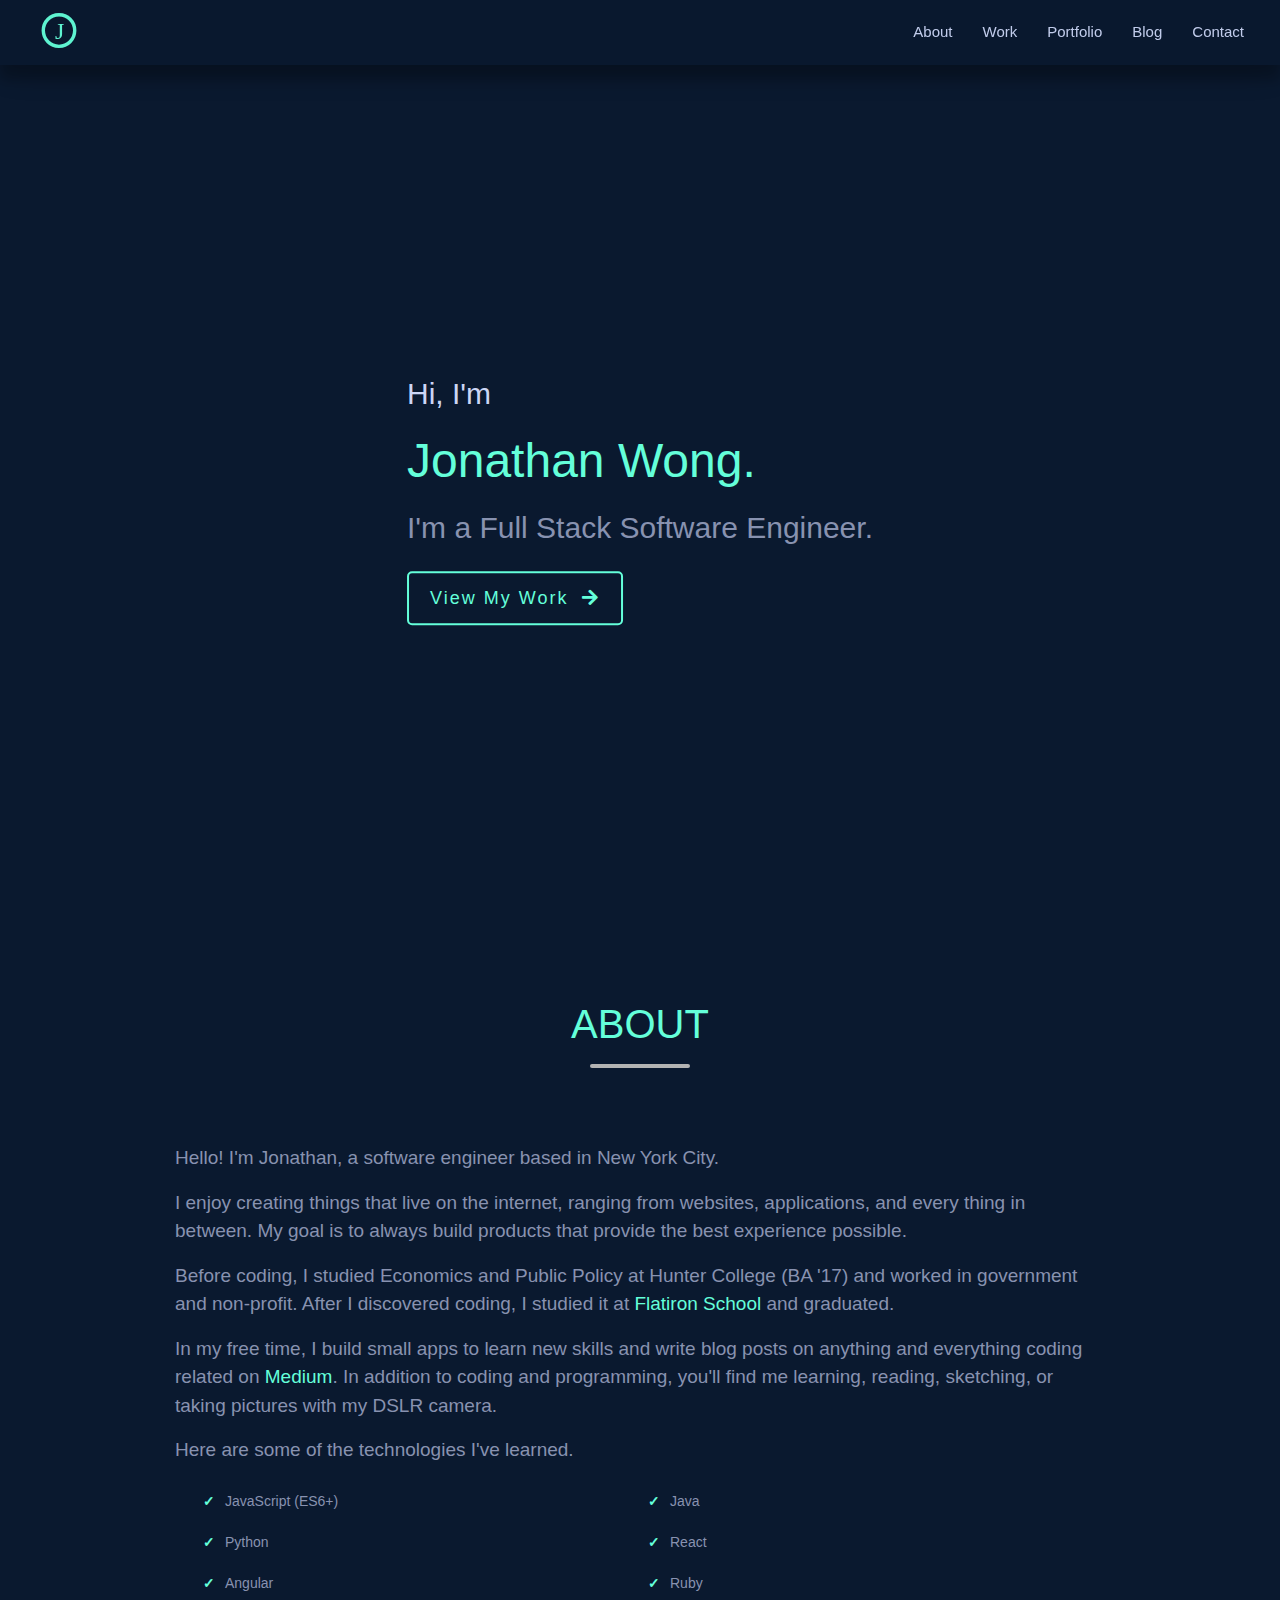
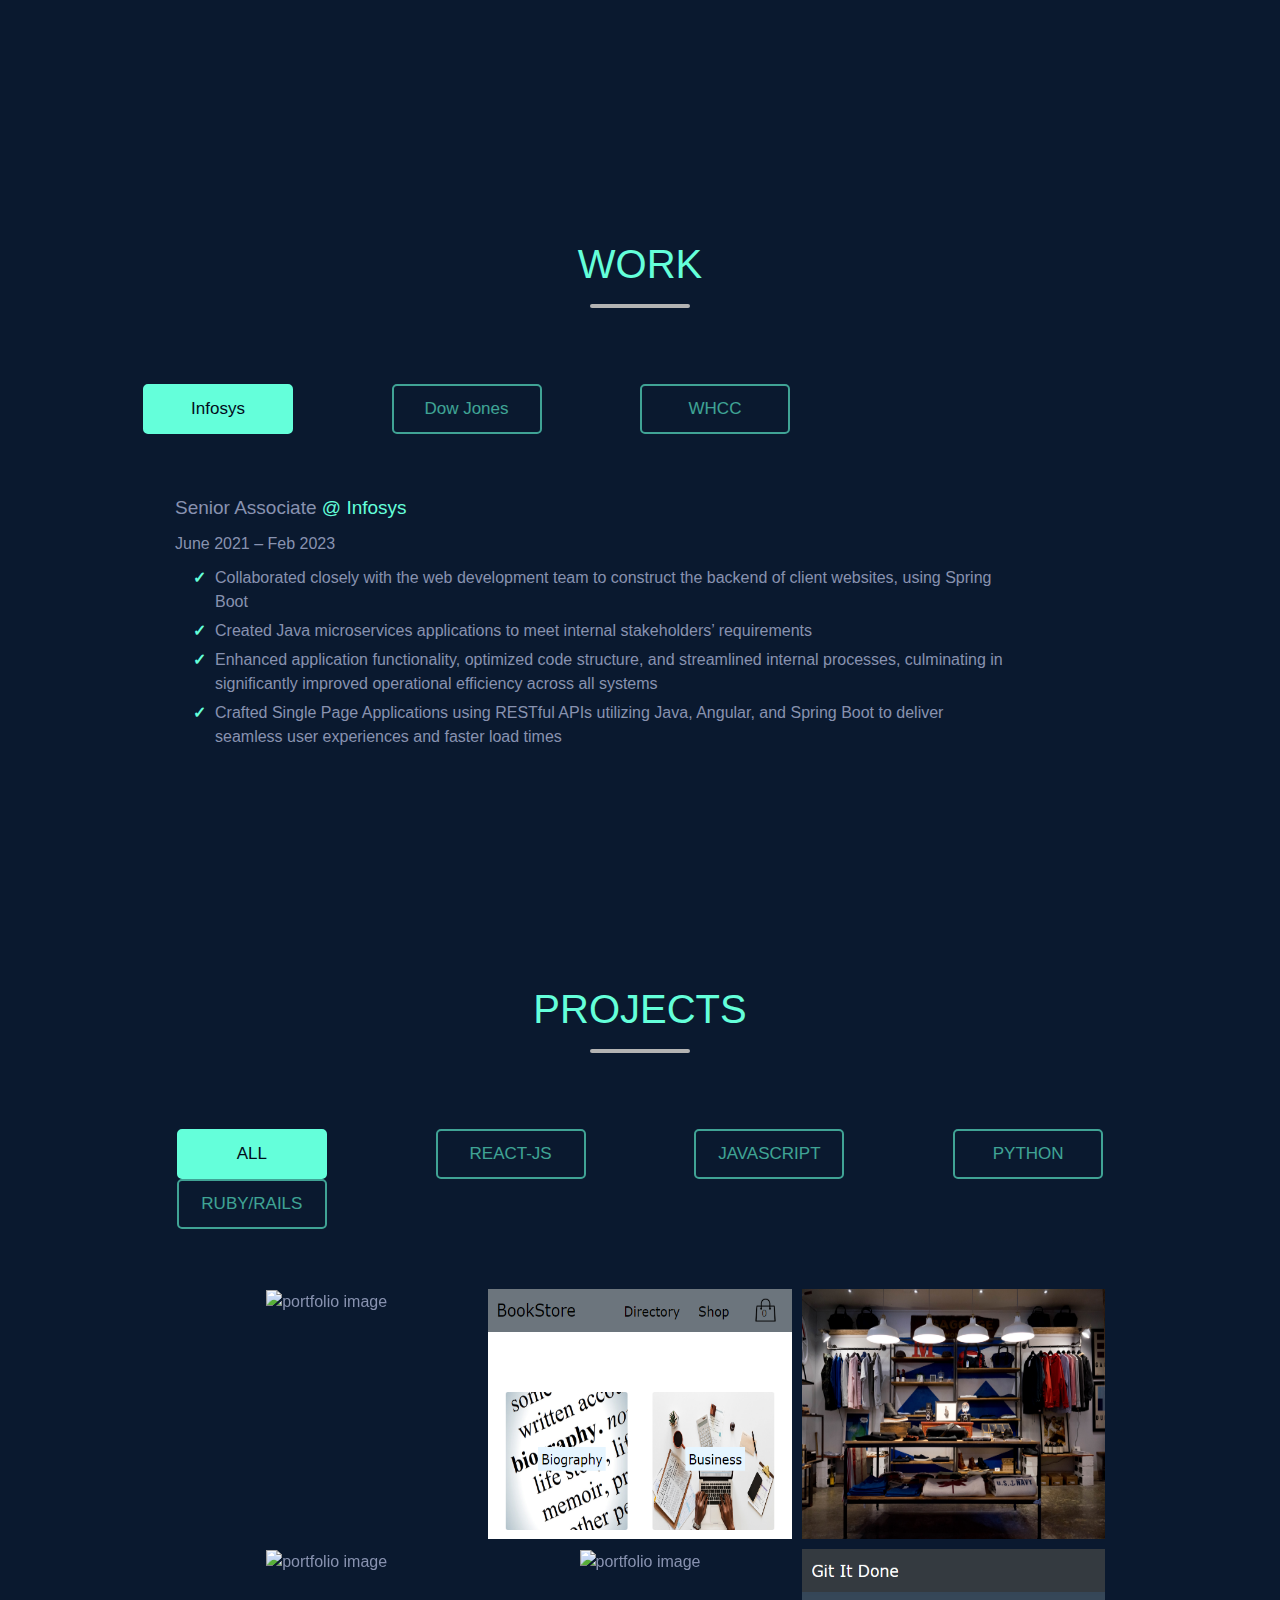
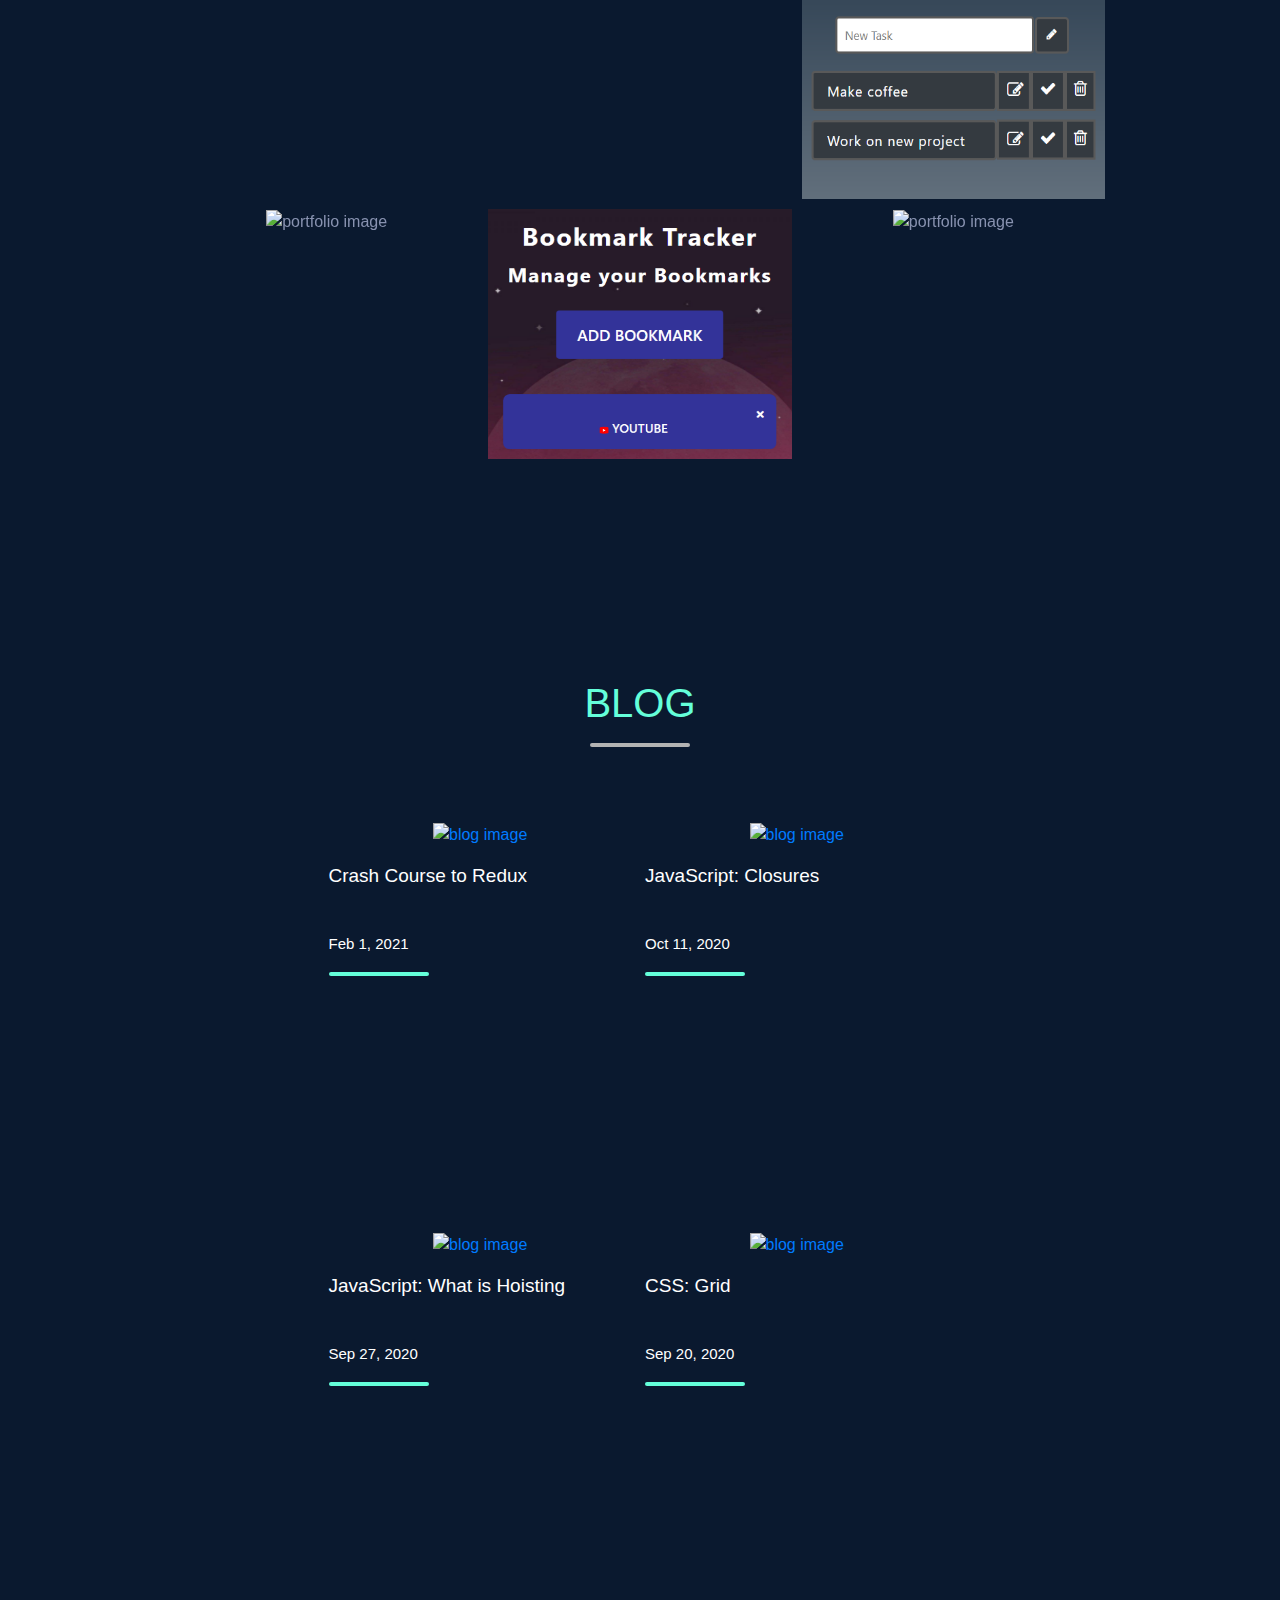
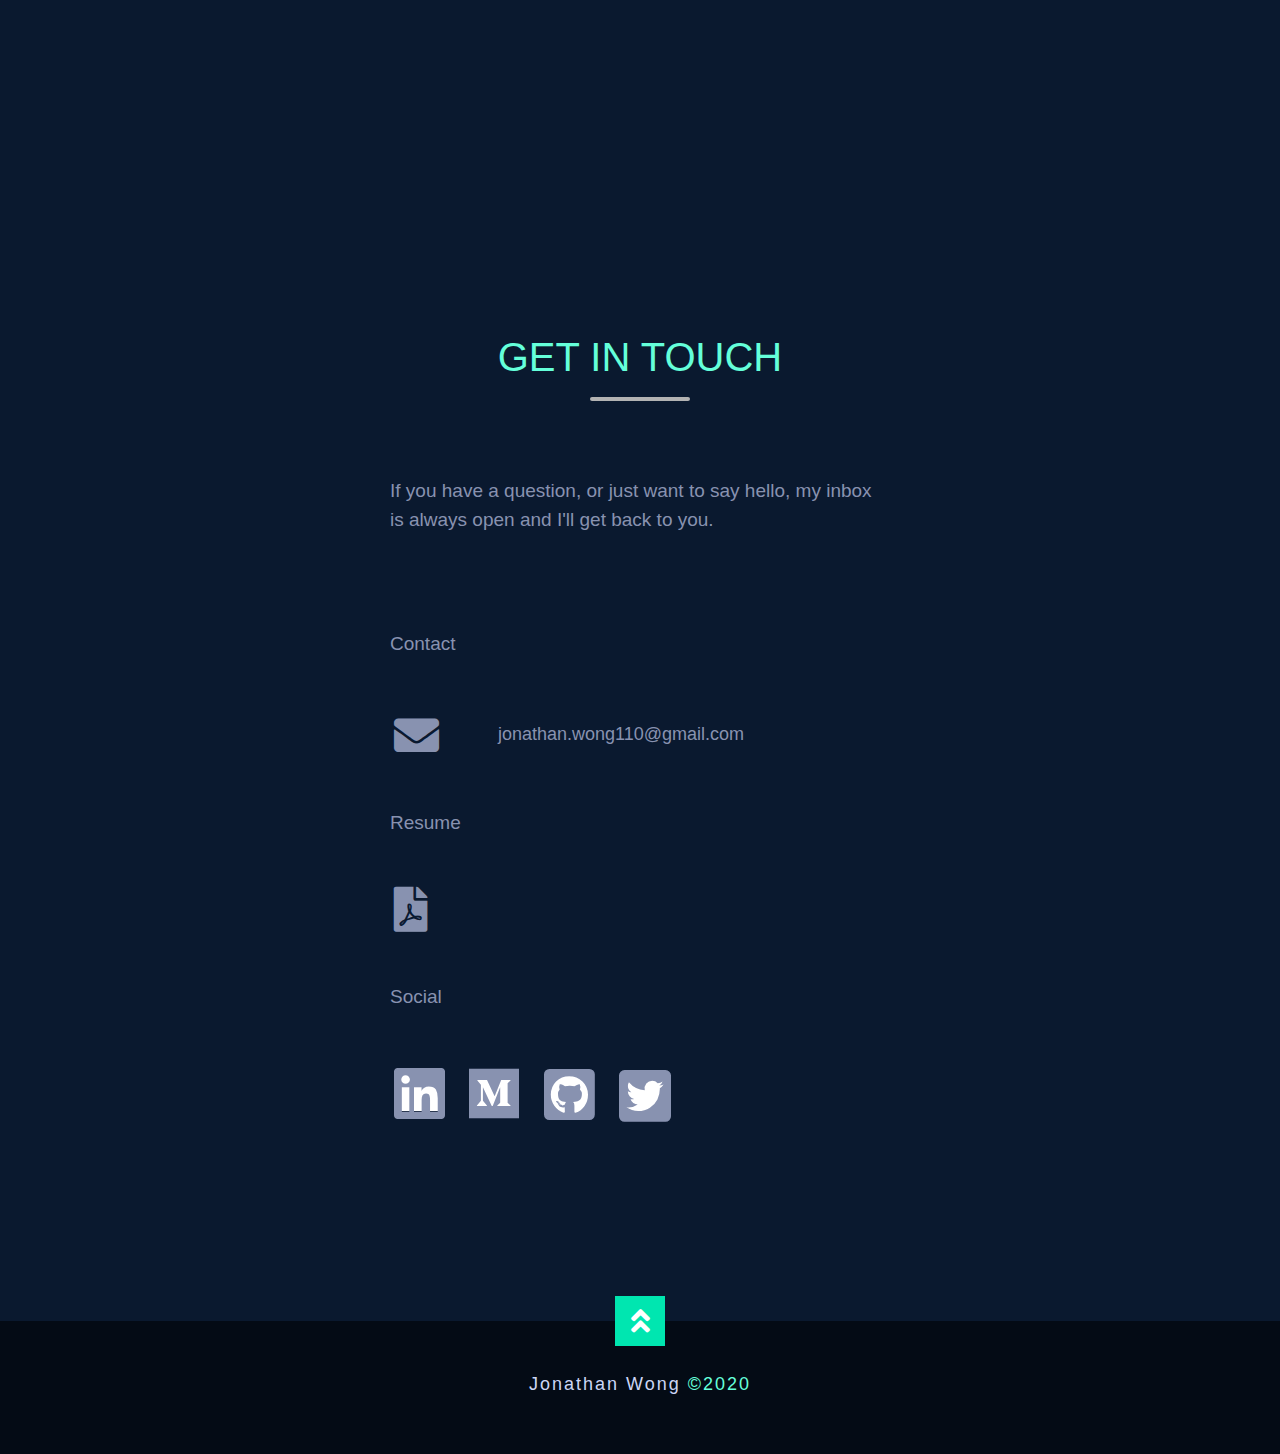
==== index.html @ caae8b24 "corrected order for learn more modal button" ====
<!DOCTYPE html>
<html lang="en">

<head>
  <meta charset="UTF-8">
  <meta name="viewport" content="width=device-width, initial-scale=1.0">
  <meta http-equiv="X-UA-Compatible" content="ie=edge">
  <meta prefix="og: http://ogp.me/ns#" property="og:title" content="Portfolio" />
  <meta prefix="og: http://ogp.me/ns#" property="og:image" content="portfolio/img/thumbnail/thumbnail.PNG" />
  <meta name="author" content="Jonathan Wong">
  <meta data-react-helmet="true" name="description"
    content="Jonathan Wong is a Software Engineer specializing in building exceptional websites.">
  <title>Jonathan Wong</title>

  <!-- LOCAL -->
  <link rel="icon" href="portfolio/img/icons/logo.PNG">
  <link rel="stylesheet" href="portfolio/styles/style.css">

  <!-- HOSTED -->
  <link rel="stylesheet" href="https://maxcdn.bootstrapcdn.com/bootstrap/4.5.2/css/bootstrap.min.css">
  <script src="https://ajax.googleapis.com/ajax/libs/jquery/3.5.1/jquery.min.js"></script>
  <link rel="stylesheet" href="https://cdnjs.cloudflare.com/ajax/libs/font-awesome/5.13.1/css/all.min.css" />
  <script src="https://maxcdn.bootstrapcdn.com/bootstrap/4.5.0/js/bootstrap.min.js"></script>

</head>

<body>

  <!-- Navbar -->

  <nav class="navbar navbar-expand-md bg-dark navbar-dark fixed-top" id="navbar">
    <!-- Brand -->

    <a class="navbar-brand" onclick="scrollToSection('home')">
      <i class='far fa-circle' style='font-size: 36px; color: #64FFDA;'>
        <div class="navbar-logo">J</div>
      </i>
    </a>

    <!-- Toggler/collapsibe Button -->

    <button class="navbar-toggler" id="navbar-toggler-icon" type="button" data-toggle="collapse"
      data-target="#collapsibleNavbar" onclick="changeNavbarIcon(this)">
      <div class="bar1"></div>
      <div class="bar2"></div>
      <div class="bar3"></div>
    </button>

    <!-- Navbar links -->
    <div class="collapse navbar-collapse" id="collapsibleNavbar">
      <ul class="navbar-nav ml-auto">
        <li class="nav-item">
          <a class="nav-link" id="nav-about" onclick="scrollToSection('about')">About</a>
        </li>
        <li class="nav-item">
          <a class="nav-link" id="nav-skills" onclick="scrollToSection('work')">Work</a>
        </li>
        <li class="nav-item">
          <a class="nav-link" id="nav-portfolio" onclick="scrollToSection('portfolio')">Portfolio</a>
        </li>
        <li class="nav-item">
          <a class="nav-link" id="nav-blog" onclick="scrollToSection('blog')">Blog</a>
        </li>
        <li class="nav-item">
          <a class="nav-link" id="nav-contact" onclick="scrollToSection('contact')">Contact</a>
        </li>
      </ul>
    </div>
  </nav>

  <!-- Home Section -->

  <section id="home" class="section">
    <h1 class="background-text">
      <div class="non-name-background-text">Hi, I'm</div>
      <div id="highlighted-name-wrapper">
        <span id="highlighted-name" style="margin-bottom: 20px;">Jonathan Wong.</span>
      </div>
      <div style="color: #8892b0" class="non-name-background-text">I'm a Full Stack Software Engineer.</div>
      <a class="introduction-button" onclick="scrollToSection('about')">
        View My Work
        <i class="fa fa-arrow-right view-work-icon-right" style="margin-left: 7px"></i>
      </a>
    </h1>
  </section>

  <!-- About Section -->

  <section id="about" class="section">

    <div class="section-heading-above-space"></div>
    <h1 class="section-heading">ABOUT</h1>
    <hr class="section-heading-underline">
    <div class="section-heading-under-space"></div>

    <div class="container">

      <div class="row">

        <div id="about-text-container">

          <p class="about-text">
            Hello! I'm Jonathan, a software engineer based in New York City.
          </p>

          <p class="about-text">
            I enjoy creating things that live on the internet, ranging from websites, applications, and every thing in
            between.
            My goal is to always build products that provide the best experience possible.
          </p>

          <p class="about-text">
            Before coding, I studied Economics and Public Policy at Hunter College (BA '17) and worked in
            government and non-profit. After I discovered coding, I studied it at
            <span>
              <a href="https://flatironschool.com/" target="_blank" class="about-text-link" style="color:#64FFDA">
                Flatiron School</a>
            </span>
            and graduated.
          </p>

          <p class="about-text">
            In my free time, I build small apps to learn new skills and write blog posts on anything and everything
            coding related on
            <span>
              <a href="https://jonathan-wong.medium.com" target="_blank" class="about-text-link" style="color:#64FFDA">
                Medium</a></span>. In addition to coding and programming, you'll find me learning,
            reading, sketching, or taking pictures with my DSLR camera.
          </p>

          <p class="about-text">
            Here are some of the technologies I've learned.
          </p>

          <ul class="skills-container">
            <li class="skill-item">JavaScript (ES6+)</li>
            <li class="skill-item">Java</li>
            <li class="skill-item">Python</li>  
            <li class="skill-item">React</li>  
            <li class="skill-item">Angular</li>  
            <li class="skill-item">Ruby</li>
          </ul>

        </div>

      </div>

    </div>

    <div class="breaks" style="height: 120px"></div>

  </section>

  <!-- Work Section -->

  <section id="work" class="section">

    <div class="section-heading-above-space"></div>
    <h1 class="section-heading">WORK</h1>
    <hr class="section-heading-underline">
    <div class="section-heading-under-space"></div>

    <div class="container">

      <div id="tablink-container">

        <button class="tablink" onclick="openPage('infosys', this)" id="currentJob">Infosys</button>
        <button class="tablink" onclick="openPage('dow jones', this)">Dow Jones</button>
        <button class="tablink" onclick="openPage('whcc', this)">WHCC</button>

      </div>

      <div class="breaks" style="height: 60px"></div>

      <div id="infosys" class="tabcontent">

        <div class="job-title">Senior Associate<span style="color: #64FFDA"> @ Infosys</span></div>

        <div class="breaks" style="height: 10px"></div>

        <div class="job-duration">June 2021 – Feb 2023</div>

        <div class="breaks" style="height: 10px"></div>

        <ul class="job-description">
          <li class="job-points">Collaborated closely with the web development team to construct the backend of client websites, using Spring Boot</li>
          <li class="job-points">Created Java microservices applications to meet internal stakeholders’ requirements</li>
          <li class="job-points">Enhanced application functionality, optimized code structure, and streamlined internal processes, culminating in significantly improved operational efficiency across all systems</li>
          <li class="job-points">Crafted Single Page Applications using RESTful APIs utilizing Java, Angular, and Spring Boot to deliver seamless user experiences and faster load times</li>
        </ul>

      </div>

      <div id="dow jones" class="tabcontent">

        <div class="job-title">Application Developer<span style="color: #64FFDA"> @ Dow Jones</span></div>

        <div class="breaks" style="height: 10px"></div>

        <div class="job-duration">November 2021 – October 2022</div>

        <div class="breaks" style="height: 10px"></div>

        <ul class="job-description">
          <li class="job-points">Utilized Unix-based tools such as WinSCP and PuTTY to create and deploy new APIs, and modify existing APIs based on needs requested</li>
          <li class="job-points">Devised and implemented queues and authorization rules to facilitate streamlined communication between applications, reducing complexity and minimizing runtime dependencies</li>
          <li class="job-points">Deployed various bug fixes and updates for APIs across applications, collaborating closely with other deployment teams to ensure seamless integration and continuous improvement</li>
          <li class="job-points">Used AWS Simple Queue Service to verify new queues, AWS Cloudwatch to monitor logs as requested, and AWS Elastic Container Service to check if the servers are running</li>
        </ul>

      </div>

      <div id="whcc" class="tabcontent">

        <div class="job-title">Website Associate<span style="color: #64FFDA"> @ Whitney Hu for City Council</span></div>

        <div class="breaks" style="height: 10px"></div>

        <div class="job-duration">November 2020 – March 2021</div>

        <div class="breaks" style="height: 10px"></div>

        <ul class="job-description">
          <li class="job-points">Coordinated with the Project Director to develop and deploy engaging, high-quality content to ensure optimal presentation</li>
          <li class="job-points">Provided support in maintaining and updating the website</li>
          <li class="job-points">Assisted in the Restaurant Directory Outreach efforts, proactively engaging with community members to support and promote local restaurants within the campaign district, enhancing their visibility</li>
        </ul>

      </div>


    </div>

    <div class="breaks" style="height: 120px"></div>

  </section>

  <!-- Portfolio Section -->

  <section id="portfolio" class="section">

    <div class="section-heading-above-space"></div>
    <h1 class="section-heading">PROJECTS</h1>
    <hr class="section-heading-underline">
    <div class="section-heading-under-space"></div>

    <div class="container">

      <div id="project-filter-btn-container">
        <button class="project-filter-btn active" onclick="filterProjectSelection('all')"> ALL </button>
        <button class="project-filter-btn" onclick="filterProjectSelection('react')"> REACT-JS </button>
        <button class="project-filter-btn" onclick="filterProjectSelection('javascript')"> JAVASCRIPT</button>
        <button class="project-filter-btn" onclick="filterProjectSelection('python')"> PYTHON </button>
        <button class="project-filter-btn" onclick="filterProjectSelection('ruby')"> RUBY/RAILS </button>
      </div>

      <div class="breaks" style="height: 60px"></div>

      <div class="grid-container-projects">

        <div class="grid-item-project react ruby">

          <img class="project-image" src="portfolio/img/projects/thumbnails/thumbnail-gidi.PNG" alt="portfolio image">

          <div class="project-container">
            <div class="project-title">Git It And Did It</div>
            <div class="project-technology">React JS / Ruby on Rails</div>
          </div>

          <button type="button" class="learn-more-button" data-toggle="modal" data-target=".bd-first-modal-lg">
            LEARN MORE
          </button>

          <div class="modal fade bd-first-modal-lg" tabindex="-1" role="dialog" aria-labelledby="myLargeModalLabel"
            aria-hidden="true">
            <div class="modal-dialog modal-lg modal-dialog-centered">
              <div class="modal-content">

                <div class="slideshow-container">
                  <div class="portfolio-project-images-gidi">
                    <img class="project-modal-image" src="portfolio/img/projects/fullpictures/fullpicture-gidi-1.PNG">
                  </div>

                  <div class="portfolio-project-images-gidi">
                    <img class="project-modal-image" src="portfolio/img/projects/fullpictures/fullpicture-gidi-2.PNG">
                  </div>

                  <div class="portfolio-project-images-gidi">
                    <img class="project-modal-image" src="portfolio/img/projects/fullpictures/fullpicture-gidi-3.PNG">
                  </div>

                  <a class="prev" onclick="plusSlides(-1, 0)">&#10094;</a>
                  <a class="next" onclick="plusSlides(1, 0)">&#10095;</a>
                </div>

                <div class="project-modal-information-container">
                  <div class="project-modal-information-title">
                    Git It And Did It
                  </div>
                  <div class="project-modal-information-description">
                    A bug tracker where you and other users can assign and manage tasks amongst yourselves towards
                    creating solutions
                  </div>
                  <div class="modal-footer">
                  </div>
                  <p class="project-modal-information-tech">Built using a RESTful Ruby on Rails API, React JS, and Redux
                  </p>
                  <a href="https://github.com/jonathanwong110/Git-It-And-Did-It" target="_blank">
                    <button class="project-media-button">
                      <i class="fas fa-external-link-alt project-media-button-icon"></i>GitHub
                    </button>
                  </a>
                  <i class="fas fa-times project-media-close-button" data-dismiss="modal"></i>
                </div>
              </div>
            </div>
          </div>

        </div>

        <div class="grid-item-project react ruby">

          <img class="project-image" src="portfolio/img/projects/thumbnails/thumbnail-bookstore.PNG"
            alt="portfolio image">

          <div class="project-container">
            <div class="project-title">BookStore</div>
            <div class="project-technology">React JS / Ruby on Rails</div>
          </div>

          <button type="button" class="learn-more-button" data-toggle="modal" data-target=".bd-second-modal-lg">
            LEARN MORE
          </button>

          <div class="modal fade bd-second-modal-lg" tabindex="-1" role="dialog" aria-labelledby="myLargeModalLabel"
            aria-hidden="true">
            <div class="modal-dialog modal-lg modal-dialog-centered">
              <div class="modal-content">

                <div class="slideshow-container">
                  <div class="portfolio-project-images-bookstore">
                    <img class="project-modal-image"
                      src="portfolio/img/projects/fullpictures/fullpicture-bookstore-1.PNG">
                  </div>

                  <div class="portfolio-project-images-bookstore">
                    <img class="project-modal-image"
                      src="portfolio/img/projects/fullpictures/fullpicture-bookstore-2.PNG">
                  </div>


                  <div class="portfolio-project-images-bookstore">
                    <img class="project-modal-image"
                      src="portfolio/img/projects/fullpictures/fullpicture-bookstore-3.PNG">
                  </div>

                  <a class="prev" onclick="plusSlides(-1, 1)">&#10094;</a>
                  <a class="next" onclick="plusSlides(1, 1)">&#10095;</a>
                </div>

                <div class="project-modal-information-container">
                  <div class="project-modal-information-title">
                    BookStore
                  </div>
                  <div class="project-modal-information-description">
                    Created to resemble an E-Commerce site
                  </div>
                  <div class="modal-footer">
                  </div>
                  <p class="project-modal-information-tech">Built using Ruby on Rails API, React JS, and Redux</p>
                  <a href="https://github.com/jonathanwong110/bookstore" target="_blank">
                    <button class="project-media-button">
                      <i class="fas fa-external-link-alt project-media-button-icon"></i>GitHub
                    </button>
                  </a>
                  <a href="https://youtu.be/HLUKP9ci3GQ" target="_blank">
                    <button class="project-media-button">
                      <i class="fas fa-external-link-alt project-media-button-icon"></i>Demo
                    </button>
                  </a>
                  <i class="fas fa-times project-media-close-button" data-dismiss="modal"></i>
                </div>
              </div>
            </div>
          </div>

        </div>

        <div class="grid-item-project ruby">

          <img class="project-image" src="portfolio/img/projects/thumbnails/thumbnail-megastore.jpg"
            alt="portfolio image">

          <div class="project-container">
            <div class="project-title">MegaStore</div>
            <div class="project-technology">Ruby on Rails</div>
          </div>

          <button type="button" class="learn-more-button" data-toggle="modal" data-target=".bd-third-modal-lg">
            LEARN MORE
          </button>

          <div class="modal fade bd-third-modal-lg" tabindex="-1" role="dialog" aria-labelledby="myLargeModalLabel"
            aria-hidden="true">
            <div class="modal-dialog modal-lg modal-dialog-centered">
              <div class="modal-content">
                <img class="project-modal-image" src="portfolio/img/projects/fullpictures/fullpicture-megastore.PNG"
                  alt="portfolio image">

                <div class="project-modal-information-container">
                  <div class="project-modal-information-title">
                    MegaStore
                  </div>
                  <div class="project-modal-information-description">
                    Online marketplace that facilitates consumer-to-consumer sales
                  </div>
                  <div class="modal-footer">
                  </div>
                  <p class="project-modal-information-tech">Built using Ruby on Rails</p>
                  <a href="https://github.com/jonathanwong110/megastore" target="_blank">
                    <button class="project-media-button">
                      <i class="fas fa-external-link-alt project-media-button-icon"></i>GitHub
                    </button>
                  </a>
                  <a href="https://youtu.be/mMR4z6N8xDA" target="_blank">
                    <button class="project-media-button">
                      <i class="fas fa-external-link-alt project-media-button-icon"></i>Demo
                    </button>
                  </a>
                  <i class="fas fa-times project-media-close-button" data-dismiss="modal"></i>
                </div>
              </div>
            </div>
          </div>

        </div>

        <div class="grid-item-project python">

          <img class="project-image" src="portfolio/img/projects/thumbnails/thumbnail-weightedaverage.PNG"
            alt="portfolio image">

          <div class="project-container">
            <div class="project-title">GradeCalc</div>
            <div class="project-technology">Python</div>
          </div>

          <button type="button" class="learn-more-button" data-toggle="modal" data-target=".bd-fourth-modal-lg">
            LEARN MORE
          </button>

          <div class="modal fade bd-fourth-modal-lg" tabindex="-1" role="dialog" aria-labelledby="myLargeModalLabel"
            aria-hidden="true">
            <div class="modal-dialog modal-lg modal-dialog-centered">
              <div class="modal-content">
                <img class="project-modal-image" src="portfolio/img/projects/thumbnails/thumbnail-weightedaverage.PNG"
                  alt="portfolio image">

                <div class="project-modal-information-container">
                  <div class="project-modal-information-title">
                    GradeCalc
                  </div>
                  <div class="project-modal-information-description">
                    Application that assists students monitor their overall performance in a class
                  </div>
                  <div class="modal-footer">
                  </div>
                  <p class="project-modal-information-tech">Built using Python, Django</p>
                  <a href="https://github.com/jonathanwong110/WeightedAverage" target="_blank">
                    <button class="project-media-button">
                      <i class="fas fa-external-link-alt project-media-button-icon"></i>GitHub
                    </button>
                  </a>
                  <i class="fas fa-times project-media-close-button" data-dismiss="modal"></i>
                </div>
              </div>
            </div>
          </div>

        </div>

        <div class="grid-item-project javascript">

          <img class="project-image" src="portfolio/img/projects/thumbnails/thumbnail-kanban-board.PNG"
            alt="portfolio image">

          <div class="project-container">
            <div class="project-title">Kanban Board</div>
            <div class="project-technology">JavaScript</div>
          </div>

          <button type="button" class="learn-more-button" data-toggle="modal" data-target=".bd-fifth-modal-lg">
            LEARN MORE
          </button>

          <div class="modal fade bd-fifth-modal-lg" tabindex="-1" role="dialog" aria-labelledby="myLargeModalLabel"
            aria-hidden="true">
            <div class="modal-dialog modal-lg modal-dialog-centered">
              <div class="modal-content">
                <img class="project-modal-image" src="portfolio/img/projects/fullpictures/fullpicture-kanban-board.PNG"
                  alt="portfolio image">

                <div class="project-modal-information-container">
                  <div class="project-modal-information-title">
                    Kanban Board
                  </div>
                  <div class="project-modal-information-description">
                    Application that assists users in project planning. Users can create, delete, drag, and
                    drop tasks.
                  </div>
                  <div class="modal-footer">
                  </div>
                  <p class="project-modal-information-tech">Built using JavaScript, HTML, CSS, and localStorage</p>
                  <a href="https://github.com/jonathanwong110/kanban-board" target="_blank">
                    <button class="project-media-button">
                      <i class="fas fa-external-link-alt project-media-button-icon"></i>GitHub
                    </button>
                  </a>
                  <a href="kanban-board.html" target="_blank">
                    <button class="project-media-button">
                      <i class="fas fa-external-link-alt project-media-button-icon"></i>Live
                    </button>
                  </a>
                  <i class="fas fa-times project-media-close-button" data-dismiss="modal"></i>
                </div>
              </div>
            </div>
          </div>

        </div>

        <div class="grid-item-project javascript">

          <img class="project-image" src="portfolio/img/projects/thumbnails/thumbnail-gititdone.PNG"
            alt="portfolio image">

          <div class="project-container">
            <div class="project-title">Git It Done</div>
            <div class="project-technology">JavaScript</div>
          </div>

          <button type="button" class="learn-more-button" data-toggle="modal" data-target=".bd-sixth-modal-lg">
            LEARN MORE
          </button>

          <div class="modal fade bd-sixth-modal-lg" tabindex="-1" role="dialog" aria-labelledby="myLargeModalLabel"
            aria-hidden="true">
            <div class="modal-dialog modal-lg modal-dialog-centered">
              <div class="modal-content">
                <img class="project-modal-image" src="portfolio/img/projects/fullpictures/fullpicture-gititdone.PNG"
                  alt="portfolio image">

                <div class="project-modal-information-container">
                  <div class="project-modal-information-title">
                    Git It Done
                  </div>
                  <div class="project-modal-information-description">
                    To Do List
                  </div>
                  <div class="modal-footer">
                  </div>
                  <p class="project-modal-information-tech">Built using vanilla JavaScript, HTML, CSS, and localStorage
                  </p>
                  <a href="https://github.com/jonathanwong110/Git-It-Done" target="_blank">
                    <button class="project-media-button">
                      <i class="fas fa-external-link-alt project-media-button-icon"></i>GitHub
                    </button>
                  </a>
                  <a href="gititdone.html" target="_blank">
                    <button class="project-media-button">
                      <i class="fas fa-external-link-alt project-media-button-icon"></i>Live
                    </button>
                  </a>
                  <i class="fas fa-times project-media-close-button" data-dismiss="modal"></i>
                </div>
              </div>
            </div>
          </div>

        </div>

        <div class="grid-item-project javascript">
          <img class="project-image" src="portfolio/img/projects/thumbnails/thumbnail-weatherapp.PNG"
            alt="portfolio image">

          <div class="project-container">
            <div class="project-title">Weather App</div>
            <div class="project-technology">JavaScript</div>
          </div>

          <button type="button" class="learn-more-button" data-toggle="modal" data-target=".bd-seventh-modal-lg">
            LEARN MORE
          </button>

          <div class="modal fade bd-seventh-modal-lg" tabindex="-1" role="dialog" aria-labelledby="myLargeModalLabel"
            aria-hidden="true">
            <div class="modal-dialog modal-lg modal-dialog-centered">
              <div class="modal-content">
                <img class="project-modal-image" src="portfolio/img/projects/fullpictures/fullpicture-weatherapp.PNG"
                  alt="portfolio image">

                <div class="project-modal-information-container">
                  <div class="project-modal-information-title">
                    Weather App
                  </div>
                  <div class="project-modal-information-description">
                    Application to check the weather in any city
                  </div>
                  <div class="modal-footer">
                  </div>
                  <p class="project-modal-information-tech">Built using vanilla JavaScript, HTML, CSS, and the
                    OpenWeatherMap API </p>
                  <a href="https://github.com/jonathanwong110/weather-app" target="_blank">
                    <button class="project-media-button">
                      <i class="fas fa-external-link-alt project-media-button-icon"></i>GitHub
                    </button>
                  </a>
                  <a href="https://youtu.be/jIFKPwtlOuo" target="_blank">
                    <button class="project-media-button">
                      <i class="fas fa-external-link-alt project-media-button-icon"></i>Demo
                    </button>
                  </a>
                  <i class="fas fa-times project-media-close-button" data-dismiss="modal"></i>
                </div>
              </div>
            </div>
          </div>

        </div>

        <div class="grid-item-project javascript">

          <img class="project-image" src="portfolio/img/projects/thumbnails/thumbnail-bookmark-tracker.PNG"
            alt="portfolio image">
          <div class="project-container">
            <div class="project-title">Bookmark Tracker</div>
            <div class="project-technology">JavaScript</div>
          </div>

          <button type="button" class="learn-more-button" data-toggle="modal" data-target=".bd-eighth-modal-lg">
            LEARN MORE
          </button>

          <div class="modal fade bd-eighth-modal-lg" tabindex="-1" role="dialog" aria-labelledby="myLargeModalLabel"
            aria-hidden="true">
            <div class="modal-dialog modal-lg modal-dialog-centered">
              <div class="modal-content">
                <img class="project-modal-image"
                  src="portfolio/img/projects/fullpictures/fullpicture-bookmark-tracker.PNG" alt="portfolio image">

                <div class="project-modal-information-container">
                  <div class="project-modal-information-title">
                    Bookmark Tracker
                  </div>
                  <div class="project-modal-information-description">
                    Application for users to store their favorite websites using localStorage
                  </div>
                  <div class="modal-footer">
                  </div>
                  <p class="project-modal-information-tech">Built using vanilla JavaScript, HTML, CSS, and localStorage
                  </p>
                  <a href="https://github.com/jonathanwong110/bookmark-tracker" target="_blank">
                    <button class="project-media-button">
                      <i class="fas fa-external-link-alt project-media-button-icon"></i>GitHub
                    </button>
                  </a>
                  <a href="bookmark-tracker.html" target="_blank">
                    <button class="project-media-button">
                      <i class="fas fa-external-link-alt project-media-button-icon"></i>Demo
                    </button>
                  </a>
                  <i class="fas fa-times project-media-close-button" data-dismiss="modal"></i>
                </div>
              </div>

            </div>
          </div>

        </div>

        <div class="grid-item-project ruby">

          <img class="project-image" src="portfolio/img/projects/thumbnails/thumbnail-uniqloshopper.jpg"
            alt="portfolio image">
          <div class="project-container">
            <div class="project-title">UniqloShopper</div>
            <div class="project-technology">Ruby</div>
          </div>

          <button type="button" class="learn-more-button" data-toggle="modal" data-target=".bd-ninth-modal-lg">
            LEARN MORE
          </button>

          <div class="modal fade bd-ninth-modal-lg" tabindex="-1" role="dialog" aria-labelledby="myLargeModalLabel"
            aria-hidden="true">
            <div class="modal-dialog modal-lg modal-dialog-centered">
              <div class="modal-content">
                <img class="project-modal-image" src="portfolio/img/projects/fullpictures/fullpicture-uniqloshopper.jpg"
                  alt="portfolio image">
                <div class="project-modal-information-container">
                  <div class="project-modal-information-title">
                    UniqloShopper
                  </div>
                  <div class="project-modal-information-description">
                    A CLI (Command Line Interface) application that uses Nokogiri to scrape data from Uniqlo,
                    allowing users to see the prices of Men's T-shirts
                  </div>
                  <div class="modal-footer">
                  </div>
                  <p class="project-modal-information-tech">Built using Ruby</p>
                  <a href="https://github.com/jonathanwong110/UniqloShopper" target="_blank">
                    <button class="project-media-button">
                      <i class="fas fa-external-link-alt project-media-button-icon"></i>GitHub
                    </button>
                  </a>
                  <a href="https://youtu.be/wdJUMk8hT0Q" target="_blank">
                    <button class="project-media-button">
                      <i class="fas fa-external-link-alt project-media-button-icon"></i>Demo
                    </button>
                  </a>
                  <i class="fas fa-times project-media-close-button" data-dismiss="modal"></i>
                </div>
              </div>

            </div>
          </div>

        </div>

      </div>

    </div>

    <div class="breaks" style="height: 120px"></div>

  </section>

  <!-- Blog Section -->

  <section id="blog" class="section">

    <div class="section-heading-above-space"></div>
    <h1 class="section-heading">BLOG</h1>
    <hr class="section-heading-underline">
    <div class="section-heading-under-space"></div>

    <div class="container">

      <div class="grid-container-blog-posts">

        <a href="https://medium.com/swlh/crash-course-to-redux-59f077ebb6d2" target="_blank" class="blog-post-link">

          <img class="blog-image" src="https://miro.medium.com/max/700/0*VrBQwksnDrts2zNk.png" alt="blog image">

          <div class="blog-information-container">
            <div class="blog-title">Crash Course to Redux</div>
            <div class="blog-date">Feb 1, 2021</div>
          </div>

          <hr class="blog-information-container-underline">

        </a>

        <a href="https://jonathan-wong.medium.com/javascript-closures-2c9e6a728e7c" target="_blank"
          class="blog-post-link">

          <img class="blog-image" src="https://miro.medium.com/max/700/0*BHn6qLAjxNarpg9C.jpg" alt="blog image">

          <div class="blog-information-container">
            <div class="blog-title">JavaScript: Closures</div>
            <div class="blog-date">Oct 11, 2020</div>
          </div>

          <hr class="blog-information-container-underline">

        </a>

        <a href="https://jonathan-wong.medium.com/javascript-what-is-hoisting-108c6315915f" target="_blank"
          class="blog-post-link">

          <img class="blog-image" src="https://miro.medium.com/max/660/0*0TxncWlGv_COJzrP.png" alt="blog image">

          <div class="blog-information-container">
            <div class="blog-title">JavaScript: What is Hoisting
            </div>
            <div class="blog-date">Sep 27, 2020</div>
          </div>

          <hr class="blog-information-container-underline">

        </a>

        <a href="https://jonathan-wong.medium.com/css-grid-f58e77f4f4e3" target="_blank" class="blog-post-link">

          <img class="blog-image" src="https://miro.medium.com/max/700/1*5XW-hjBa-DRDwJBwgSGcrQ.png" alt="blog image">

          <div class="blog-information-container">
            <div class="blog-title">CSS: Grid
            </div>
            <div class="blog-date">Sep 20, 2020</div>
          </div>

          <hr class="blog-information-container-underline">

        </a>

      </div>

    </div>

  </section>

  <!-- Contact Section -->

  <section id="contact" class="section">

    <div class="section-heading-above-space"></div>
    <div style="margin-top: 200px;"></div>
    <h1 class="section-heading">GET IN TOUCH</h1>
    <hr class="section-heading-underline">
    <div class="section-heading-under-space"></div>

    <div class="contact-text-container">
      <p class="contact-text">
        <!-- I am currently looking for new opportunities. Whether you have an opportunity, a question, or just want to say
        hello, my inbox is always open and I'll get back to you. -->
        If you have a question, or just want to say
        hello, my inbox is always open and I'll get back to you.
      </p>

      <div class="breaks" style="height: 80px"></div>

      <div class="individual-media-wrapper" style="text-align: left">

        <div class="contact-heading">Contact</div>
        <div class="breaks" style="height: 40px"></div>
        <div class="media-grid-contact">
          <div class="individual-media" style="padding-left: 0; margin-left: 0;">
            <a href="mailto:jonathan.wong110@gmail.com" target="_blank">
              <i class="fa fa-envelope"></i>
              <p class="individual-media-text">Email</p>
            </a>
          </div>
          <a href="mailto:jonathan.wong110@gmail.com" target="_blank" id="email-link">
            <div>jonathan.wong110@gmail.com</div>
          </a>
        </div>
        <div class="breaks" style="height: 40px"></div>
        <div class="contact-heading">Resume</div>
        <div class="breaks" style="height: 40px"></div>
        <div class="individual-media" style="padding-left: 0;">
          <a href="resume.pdf" target="_blank">
            <i class="fas fa-file-pdf"></i>
          </a>
          <p class="individual-media-text">Resume</p>
        </div>
        <div class="breaks" style="height: 40px"></div>
        <div class="contact-heading">Social</div>
        <div class="breaks" style="height: 40px"></div>
        <div class="media-grid-social">
          <div class="individual-media" style="padding-left: 0;">
            <a href="https://www.linkedin.com/in/wongjonathan1/" target="_blank">
              <i class="fab fa-linkedin">
                <div id="linkedin-icon-background"></div>
              </i>
              <p class="individual-media-text">LinkedIn</p>
            </a>
          </div>
          <div class="individual-media">
            <a href="https://jonathan-wong.medium.com" target="_blank">
              <i class="fab fa-medium" style="border-radius: 10px"></i>
              <div id="medium-icon-background"></div>
              <p class="individual-media-text">Medium</p>
            </a>
          </div>
          <div class="individual-media">
            <a href="https://github.com/jonathanwong110" target="_blank">
              <i class="fab fa-github-square"></i>
              <div id="github-icon-background"></div>
              <p class="individual-media-text">GitHub</p>
            </a>
          </div>
          <div class="individual-media">
            <a href="https://twitter.com/jonwcodes" target="_blank">
              <i class="fab fa-twitter-square"></i>
              <div id="twitter-icon-background"></div>
              <p class="individual-media-text">Twitter</p>
            </a>
          </div>
        </div>

      </div>

    </div>


    <div style="margin-top: 100px;"></div>

    <div class="breaks" style="height: 40px"></div>

  </section>

  <!-- Copyright Section -->

  <a onclick="scrollToSection('home')" id="scroll-to-top-btn">
    <i class='fa fa-angle-double-up scroll-to-top-icon'></i>
  </a>

  <div class="bottom-nav">
    <p id="bottom-nav-text">Jonathan Wong
      <span style="color: #64FFDA">&copy;2020</span>
    </p>
  </div>

  <script src="portfolio/scripts/navbar.js"></script>
  <script src="portfolio/scripts/scroll.js"></script>
  <script src="portfolio/scripts/job-filter.js"></script>
  <script src="portfolio/scripts/project-filter.js"></script>
  <script src="portfolio/scripts/slideshow.js"></script>

</body>

</html>
---- portfolio/styles/style.css ----
html {
  scroll-behavior: smooth;
  overflow-x: hidden;
  width: 100%;
}

body {
  overflow-x: hidden;
  background-color: var(--navy) !important;
  color: var(--dark-gray) !important;
  font-family: Verdana, Geneva, Tahoma, sans-serif !important;
  -webkit-font-smoothing: antialiased !important;
  width: 100%;
}

:root {
  --light-cyan: #64FFDA;
  --light-cyan-background-opacity-light: rgb(100, 255, 218, 0.1);
  --light-cyan-background-opacity-heavy: rgb(100, 255, 218, 0.2);
  --light-gray: #CCD6F6;
  --dark-gray: #8892B0;
  --navy: #0a192f;
  --border-radius: 5px;
  --transition-speed: 0.3s
}

::selection {
  color: white;
  background: var(--dark-gray); /* WebKit/Blink Browsers */
}
::-moz-selection {
  color: white;
  background: var(--dark-gray); /* Gecko Browsers */
}

/* Scrollbar */

/* width */
::-webkit-scrollbar {
  width: 8px;
  border-radius: 20px;
}

/* Track */
::-webkit-scrollbar-track {
  background: var(--navy); 
}
 
/* Handle */
::-webkit-scrollbar-thumb {
  background: var(--dark-gray);
  border-radius: 10px;
}

/* Navbar */

#navbar {
  background: var(--navy) !important;
  opacity: 0.95;
  box-shadow: 0 0 38px rgba(0,0,0,0.30), 0 15px 12px rgba(0,0,0,0.22);
}

@media (max-width: 767px) {
  .navbar-brand {
    position: relative;
    left: 10px;
  }
}

@media (min-width: 768px) {
  .navbar-brand {
    position: relative;
    left: 25px;
  }
}

.navbar-logo {
  position: absolute;
  top: 10px;
  left: 14px;
  font-size: 24px;
}

.navbar-toggler {
  position: absolute;
  right: 4px;
  top: 3px;
  height: 57px;
  border-color: var(--light-cyan);
}

#navbar-toggler-icon {
  border: none;
}

.navbar-toggler:focus, .navbar-toggler:active, .navbar-toggler-icon:focus {
  outline: none;
  box-shadow: none;
}

.bar1, .bar2, .bar3 {
  height: 3px;
  background-color: var(--light-cyan);
  margin: 6px 0;
  transition: var(--transition-speed);
}

.bar1 {
  width: 30px;
}

.bar2 {
  width: 25px;
  position: relative;
  left: 5px;
}

.bar3 {
  width: 20px;
  position: relative;
  left: 10px;
}

.change .bar1 {
  position: relative;
  top: 9px;
  -webkit-transform: rotate(-45deg);
  -moz-transform: rotate(-45deg);
  -o-transform: rotate(-45deg);
  transform: rotate(-45deg);
}

.change .bar2 {
  opacity: 0;
}

.change .bar3 {
  position: relative;
  bottom: 9px;
  left: 0;
  width: 30px;
  -webkit-transform: rotate(45deg);
  -moz-transform: rotate(45deg);
  -o-transform: rotate(45deg);
  transform: rotate(45deg);
}

.navbar-brand, .nav-link {
  color: var(--dark-gray) !important;
}

.nav-link {
  font-size: 15px;
  margin-right: 10px;
  color: var(--light-gray) !important;
  padding: 10px !important;
}

.nav-link:active {
  color: var(--light-cyan);
  border: 1px solid var(--navy);
  border-radius: 3px;
  padding: 9px !important;
}

.navbar-brand, .nav-link:hover {
  color: var(--light-cyan) !important;
  cursor: pointer;
}

@media (max-width: 767px) {
  .nav-link {
    margin-right: 0;
    float: right;
  }
}

/* Home */

#home {
  width: 100vw;
  height: 100vh;
}

.background-text {
  position: absolute;
  top: 55%;
  left: 50%;
  transform: translate(-50%, -50%);
  color: white;
  font-weight: 500;
  text-align: left;
  white-space: nowrap;
  color: #CCD6F6;
}

#highlighted-name-wrapper {
  margin-bottom: 20px;
}

#highlighted-name {
  color: var(--light-cyan);
}

.non-name-background-text {
  margin-bottom: 20px;
}

@media (max-width: 820px) {
  #highlighted-name {
    font-size: 8vw;
  }
  .non-name-background-text {
    white-space: normal;
    font-size: 6vw;
  }
}

@media (min-width: 821px) {
  #highlighted-name {
    font-size: 48px;
  }
  .non-name-background-text {
    font-size: 30px;
  }
}

/* Button on Home Screen */

.introduction-button {
  border: 2px solid var(--light-cyan);
  padding: 15px 21px;
  letter-spacing: 2px;
  font-size: 18px;
  border-radius: var(--border-radius);
  white-space: nowrap;
  color: var(--light-cyan);
  transition-duration: var(--transition-speed);
  cursor: pointer;
}

@media (max-width: 820px) {
  .introduction-button {
    font-size: 18px;
  }
}

.introduction-button:hover {
  border: 2px solid var(--light-cyan);
  color: var(--light-cyan);
  background-color: var(--light-cyan-background-opacity-light);
  text-decoration: none;
  transition-duration: var(--transition-speed);
}

.introduction-button:hover .view-work-icon-right, .introduction-button {
  -ms-transform: rotate(90deg); /* IE 9 */
  transform: rotate(90deg);
  transition-delay: 0.05s;
}

/* All Sections */

.section-heading-above-space {
  height: 100px;
}

.section-heading {
  text-align: center;
  color: var(--light-cyan);
  font-weight: 500;
}

.section-heading-underline {
  border-radius: .25rem !important;
  border-top: 4px solid #b3b3b3;
  text-align: center;
  width: 100px;
}

.section-heading-under-space {
  height: 60px;
}


#about, #work, #skills, #portfolio, #blog, #contact {
  margin-right: auto;
  margin-left: auto;
}

@media (max-width: 1300px) {
  #about, #contact, #work {
    margin-left: 10%;
    margin-right: 10%;
  }
}

@media (max-width: 1300px) {
  #skills, #portfolio, #blog {
    margin-left: 7%;
    margin-right: 7%;
  }
}

/* About */

#about-text-container {
  max-width: 930px;
  margin-left: auto;
  margin-right: auto;
}

.about-text {
  font-size: 19px;
}

.about-text-link {
  position: relative;
  white-space: nowrap;
}

.about-text-link::after {
  content: '';
  position: absolute;
  width: 100%;
  height: 3px;
  bottom: 0;
  left: 0;
  border-bottom: 1px solid var(--light-cyan);
  transform: scaleX(0);
  transform-origin: bottom right;
  transition: transform 0.3s;
}

.about-text-link:hover::after {
  transform-origin: bottom left;
  transform: scaleX(1);
}

.about-text-link:hover {
  text-decoration: none;
  transition-delay: 0.1s;
}

/* About --> Skills */

.skills-container {
  display: grid;
  grid-template-columns: repeat(2, 1fr);
  list-style-type: none;
}

.skills-container li::marker  {
  color: var(--light-cyan);
  content: "✓";
  font-weight: bold;
}

.skill-item {
  text-align: left;
  padding: 10px;
  font-size: 14px;
}

/* Work */

#tablink-container {
  display: grid;
  grid-template-columns: repeat(4, 1fr);
  margin-left: auto;
  margin-right: auto;
  max-width: 1035px;
}

@media (max-width: 1100px) {
  #tablink-container {
    max-width: 630px;
  }
}

.tablink {
  border-radius: var(--border-radius);
  height: 50px;
  width: 150px;
  background-color: var(--navy);
  border: 2px solid var(--light-cyan);
  color: var(--light-cyan);
  opacity: 0.6;
  font-size: 17px;
  transition-duration: var(--transition-speed);
}

.tablink:focus {
  outline: none;
}

.tablink.clicked {
  background-color: var(--light-cyan);
  color: #020c1b;
  opacity: 1;
}

.tablink.clicked:hover {
  background-color: var(--light-cyan);
  color: #020c1b;
  opacity: 1;
}

.tablink:hover {
  background-color: var(--light-cyan-background-opacity-heavy);
  color: var(--light-cyan);
}

.tabcontent {
  display: none;
  height: 100%;
  max-width: 930px;
  margin-left: auto;
  margin-right: auto;
}

.job-description {
  list-style-position: outside;
  margin-right: 100px;
}

.job-title {
  font-size: 19px;
}

.job-points {
  margin-bottom: 5px;
}

.job-description li::marker  {
  color: var(--light-cyan);
  content: "✓  ";
  font-weight: bold;
  position: relative;
  margin-right: 10px;
}

@media (max-width: 449px) {
  #tablink-container {
    grid-template-columns: repeat(1, 1fr);
  }
  .tablink {
    margin-top: 10px;
    margin-bottom: 10px;
    min-width: 95%;
  }
}

@media (min-width: 450px) and (max-width: 850px) {
  #tablink-container {
    grid-template-columns: repeat(2, 1fr);
    max-width: 337px;
  }
  .tablink {
    margin-top: 10px;
    margin-bottom: 10px;
  }
}

.additional-skills-list {
  max-width: 930px;
  padding-left: 20px;
  list-style-type: none;
  margin-left: auto;
  margin-right: auto;
}

.additional-skills-list li {
  margin-left: 15px;
  font-size: 17px;
}

.additional-skills-list li::marker  {
  color: var(--light-cyan);
  content: "✓  ";
  font-weight: bold;
  position: relative;
  margin-right: 10px;
}

/* Portfolio */

/* Portfolio - Project Filter Buttons */

#project-filter-btn-container {
  display: grid;
  grid-template-columns: repeat(4, 1fr);
  margin-left: auto;
  margin-right: auto;
  max-width: 1035px;
}

@media (max-width: 1100px) {
  #project-filter-btn-container {
    max-width: 630px;
  }
}

.project-filter-btn {
  display: block;
  margin-left: auto;
  margin-right: auto;
  border-radius: var(--border-radius);
  height: 50px;
  width: 150px;
  background-color: var(--navy);
  border: 2px solid var(--light-cyan);
  color: var(--light-cyan);
  opacity: 0.6;
  font-size: 17px;
  transition-duration: var(--transition-speed);
}

.project-filter-btn:focus {
  outline: none;
}

.project-filter-btn.active {
  background-color: var(--light-cyan);
  color: #020c1b;
  opacity: 1;
}

.project-filter-btn.active:hover {
  background-color: var(--light-cyan);
  color: #020c1b;
  opacity: 1;
}

.project-filter-btn:hover {
  background-color: var(--light-cyan-background-opacity-heavy);
  color: var(--light-cyan);
}

@media (max-width: 449px) {
  #project-filter-btn-container {
    grid-template-columns: repeat(1, 1fr);
  }
  .project-filter-btn {
    margin-top: 10px;
    margin-bottom: 10px;
    min-width: 95%;
  }
}

@media (min-width: 450px) and (max-width: 850px) {
  #project-filter-btn-container {
    grid-template-columns: repeat(2, 1fr);
    max-width: 337px;
  }
  .project-filter-btn {
    margin-top: 10px;
    margin-bottom: 10px;
  }
}

/* Portfolio - Projects */

.grid-container-projects {
  display: grid;
  text-align: center;
  margin-left: auto;
  margin-right: auto;
  grid-gap: 10px;
  grid-template-columns: (3, 1fr);
  max-width: 930px;
}

@media (min-width: 200px) and (max-width: 849px) {
  .grid-container-projects {
    grid-template-columns: repeat(1, 1fr);
    grid-gap: 20px;
  }
  .grid-item-project {
    margin-left: auto;
    margin-right: auto;
    max-width: 300px;
  }
}

@media (min-width: 850px) and (max-width: 1099px) {
  .grid-container-projects {
    max-width: 623px;
    grid-template-columns: repeat(2, 1fr);
  }
}

@media (min-width: 1100px) {
  .grid-container-projects {
    grid-template-columns: repeat(3, 1fr);
  }
}

.grid-item-project {
  min-width: 150px;
  height: 250px;
  display: none;
}

.show {
  display: block;
}

.project-image {
  height: 100%;
  width: 100%;
  opacity: 1;
  transition-duration: var(--transition-speed);
  backface-visibility: hidden;
}

.project-container {
  position: relative;
  bottom: 200px;
  opacity: 0;
}

.project-title {
  font-size: 22px;
  color: white;
}

.project-technology {
  font-size: 16px;
  color: var(--light-cyan);
  white-space: nowrap;
}

.grid-item-project:hover .project-image {
  opacity: 0.05;
}

.grid-item-project:hover .project-container {
  opacity: 1;
}

.learn-more-button {
  visibility: hidden;
  position: relative;
  border-radius: var(--border-radius);
  bottom: 150px;
  background-color: var(--navy);
  border: 2px solid var(--light-cyan);
  color: var(--light-cyan);
  padding: 10px 24px;
  font-size: 17px;
  white-space: nowrap;
  opacity: 0.6;
}

.learn-more-button:focus {
  outline: none;
}

.learn-more-button:hover {
  background-color: rgb(100, 255, 218, 0.2);
  color: var(--light-cyan);
  opacity: 1;
  transition-duration: var(--transition-speed);
}

.grid-item-project:hover .learn-more-button  {
  visibility: visible;
  opacity: 1;
}

@media (max-width: 575px) {
  .modal-content {
    width: 90% !important;
    margin: 5% 5% 5% 5%;
  }
  .project-modal-image {
    max-width: 100%;
  }
  .modal-content div, .modal-content div p {
    font-size: 20px;
  }
}

.slideshow-container {
  max-width: 1000px;
  position: relative;
  margin: auto;
}

.project-modal-image {
  width: 100%;
  border-bottom: 3px solid var(--dark-gray);
}

/* Portfolio - Project Modals Next & previous buttons */
.prev, .next {
  cursor: pointer;
  position: absolute;
  bottom: 2px;
  width: auto;
  padding: 15px 25px;
  margin-top: -22px;
  font-weight: bold;
  font-size: 18px;
  transition-duration: var(--transition-speed);
  border-radius: 0 3px 3px 0;
  user-select: none;
  background-color: rgba(0, 0, 0, 0.4);
  color: white;
}

/* Position the "prev button" to the right */
.prev {
  left: 0;
  border-radius: 3px 0 0 3px;
}

/* Position the "next button" to the right */
.next {
  right: 0;
  border-radius: 3px 0 0 3px;
}

/* On hover, add a grey background color */
.prev:hover, .next:hover {
  text-decoration: none;
  color: white;
}

.project-modal-information-container {
  padding: 35px 60px 35px 35px;
  text-align: left;
  background-color: var(--navy)
}

.project-modal-information-title {
  font-size: 29px !important;
  margin-bottom: 15px;
  color: var(--light-cyan)
}

.project-modal-information-description {
  font-size: 19px !important;
  margin-bottom: 15px;
}

.project-modal-information-tech {
  font-size: 17px !important;
  margin-bottom: 25px;
}

@media (max-width: 360px) {
  .project-modal-information-container {
    padding: 20px;
  }
  .project-modal-information-title {
    font-size: 20px !important;
    margin-bottom: 10px;
  }
  .project-modal-information-description {
    font-size: 15px !important;
    margin-bottom: 10px;
  }
  .project-modal-information-tech {
    font-size: 13px !important;
    margin-bottom: 20px;
  }
}

.project-media-button {
  background-color: var(--navy);
  border: 2px solid var(--light-cyan);
  border-radius: var(--border-radius);
  width: 140px;
  padding: 10px 24px;
  font-size: 18px;
  white-space: nowrap;
  color: var(--light-cyan);
  margin-right: 15px;
  font-size: 17px;
  white-space: nowrap;
  transition-duration: var(--transition-speed);
}

.project-media-button:focus {
  outline: none;
}

@media (min-width: 100px) and (max-width: 320px) {
  .project-media-button {
    padding: 3px;
  }
}

@media (min-width: 339px) and (max-width: 360px) {
  .project-media-button {
    padding: 5px;
  }
}

@media (min-width: 360px) and (max-width: 438px) {
  .project-media-button {
    padding: 10px 12px;
  }
}

@media (max-width: 520px) {
  .project-media-button {
    margin-bottom: 20px;
    margin-right: 50px;
  }
}

.project-media-button:hover {
  background-color: var(--light-cyan-background-opacity-light);
  text-decoration: none;
  border: 2px solid var(--light-cyan);
  color: var(--light-cyan);
}

.project-media-button-icon {
  position: relative;
  bottom: 2px;
  padding-right: 8px;
  font-size: 13px;
}

.project-media-close-button {
  color: var(--dark-gray);
  cursor: pointer;
  float: right;
  position: relative;
  top: 10px;
}

.project-media-close-button::before {
  font-size: 24px;
}

.project-media-close-button:hover {
  color: var(--light-cyan)
}

/* Blog Section */

.grid-container-blog-posts {
  display: grid;
  text-align: center;
  margin-left: auto;
  margin-right: auto;
  grid-gap: 10px;
  grid-template-columns: (4, 1fr);
  max-width: 1200px;
}

@media (min-width: 200px) and (max-width: 849px) {
  .grid-container-blog-posts {
    grid-template-columns: repeat(1, 1fr);
    grid-gap: 20px;
    max-width: 303.3px;
  }
  .blog-post-link {
    margin-left: auto;
    margin-right: auto;
    max-width: 300px;
  }
}

@media (min-width: 850px) and (max-width: 1299px) {
  .grid-container-blog-posts {
    max-width: 623px;
    grid-template-columns: repeat(2, 1fr);
  }
}

@media (min-width: 1300px) {
  .grid-container-blog-posts {
    grid-template-columns: repeat(4, 1fr);
  }
}

.grid-container-blog-posts:hover > .blog-post-link {
  opacity: 0.3;
}

.grid-container-blog-posts:hover > .blog-post-link:hover {
  opacity: 1;
}

.blog-post-link {
  min-width: 150px;
  max-width: 303.3px;
  height: 400px;
}

.blog-post-link:hover {
  text-decoration: none;
}

.blog-image {
  height: 250px;
  width: 100%;
  margin-bottom: 15px;
  transition-duration: var(--transition-speed);
}

.blog-information-container {
  text-align: left;
  color: white;
}

.blog-title {
  font-size: 19px;
  margin-bottom: 5px;
  height: 66px;
}

.blog-date {
  font-size: 15px;
}

.blog-post-link:hover .blog-information-container {
  text-decoration: none;
}

.blog-post-link:hover .blog-title {
  text-decoration: none;
  color: var(--light-cyan);
}

.blog-post-link:hover {
  opacity: 1;
}

.blog-information-container-underline {
  border-radius: .25rem !important;
  border-top: 4px solid var(--light-cyan);
  float: left;
  width: 100px;
}

/* Contact */

.contact-text-container, .all-individual-media {
  margin-left: auto;
  margin-right: auto;
  max-width: 500px;
}

.contact-text {
  font-size: 19px;
}

.get-in-touch-container {
  text-align: center;
}

.get-in-touch-button {
  border: 2px solid var(--light-cyan);
  padding: 20px 28px;
  letter-spacing: 2px;
  font-size: 18px;
  border-radius: var(--border-radius);
  white-space: nowrap;
  color: var(--light-cyan);
  transition-duration: var(--transition-speed);
}

.get-in-touch-button:hover {
  text-decoration: none;
  color: var(--light-cyan);
  background-color: var(--light-cyan-background-opacity-light)
}

.individual-media {
  display: inline-block;
  padding: 10px;
  position: relative;
  margin: auto;
}

.individual-media-text {
  visibility: hidden;
  position: absolute;
  bottom: 100%;
  right: 0px;
  z-index: 100;
  background-color: var(--navy);
  border: 1px solid var(--light-cyan);
  color: var(--light-cyan);
  text-align: center;
  padding: 5px 15px;
  border-radius: 5px;
}

.individual-media-text::after {
  content: "";
  position: absolute;
  top: 100%;
  left: 50%;
  border-width: 7px;
  border-style: solid;
  border-color: rgba(100, 255, 218) transparent transparent transparent;
}

.individual-media:hover .individual-media-text {
  visibility: visible;
}

i.fab.fa-linkedin {
  font-size: 58px;
  color: var(--dark-gray); 
  position: relative; 
  bottom: -1px;
  z-index: 100;
}

i.fab.fa-linkedin:hover {
  color: #00e6b0;
}

#linkedin-icon-background {
  position: absolute;
  top: 7px;
  left: 4.5px;
  width: 40px;
  height: 40px;
  background-color: white;
  z-index: -100;
}

i.fab.fa-medium {
  font-size: 57px;
  color: var(--dark-gray);
  position: relative; 
  top: 1px;
  z-index: 100;
}

i.fab.fa-medium:hover {
  color: #00e6b0;
}

#medium-icon-background {
  display: block;
  position: absolute;
  top: 20px;
  left: 14px;
  width: 42px;
  height: 40px;
  background-color: white;
  z-index: -100;
}

i.fab.fa-github-square {
  font-size: 58px;
  color: var(--dark-gray);
  position: relative; 
  top: 2px;
  z-index: 100;
}

i.fab.fa-github-square:hover {
  color: #00e6b0;
}

#github-icon-background {
  display: block;
  position: absolute;
  top: 18px;
  left: 14px;
  width: 42px;
  height: 42px;
  background-color: white;
  z-index: -100;
}

i.fab.fa-twitter-square {
  font-size: 59px; 
  color: var(--dark-gray); 
  position: relative; 
  bottom: -4px;
}

i.fab.fa-twitter-square:hover {
  color: #00e6b0;
}

#twitter-icon-background {
  display: block;
  position: absolute;
  top: 20px;
  left: 14px;
  width: 42px;
  height: 40px;
  background-color: white;
  z-index: -100;
}

i.fa.fa-envelope {
  font-size: 45px;
  margin-top: 4px;
  color: var(--dark-gray); 
}

i.fa.fa-envelope:hover {
  color: var(--light-cyan)
}

i.fas.fa-file-pdf {
  font-size: 45px; 
  margin-left: 4px;
  color: var(--dark-gray);
}

i.fas.fa-file-pdf:hover {
  color: var(--light-cyan);
}

.contact-heading {
  font-size: 19px;
}

.media-grid-contact {
  display: grid;
  grid-template-columns: repeat(2, 1fr);
  grid-gap: 10px;
  width: 350px;
  margin-left: 4px;
}

@media (max-width: 470px) {
  .media-grid-contact {
    grid-template-columns: repeat(1, 1fr);
  }
  #email-link div {
    font-size: 16px;
  }
}

#email-link {
  color: var(--dark-gray);
  font-size: 18px;
  margin-top: 22px;
}

#email-link:hover {
  color: var(--light-cyan);
}

#email-link:hover {
  text-decoration: none;
}

.media-grid-social {
  margin-left: 4px;
}

/* Copyright */

#scroll-to-top-btn {
  position: relative;
  top: 25px;
  background-color: #00e6b0;
  width: 50px;
  height: 50px;
  text-align: center; 
  display: block; 
  margin: 0 auto;
  cursor: pointer;
}

#scroll-to-top-btn:hover {
  background-color: #00ffc3;
}

.fa.fa-angle-double-up.scroll-to-top-icon {
  font-size: 30px;
  margin-top: 10px;
  color: white;
}

.bottom-nav {
  background-color: #040b15;
  padding: 20px 5px;
  color: white;
  text-align: center;
  font-size: 18px;
  letter-spacing: 2px;
}

#bottom-nav-text {
  color: var(--light-gray);
  padding-top: 30px;
  padding-bottom: 20px;
}
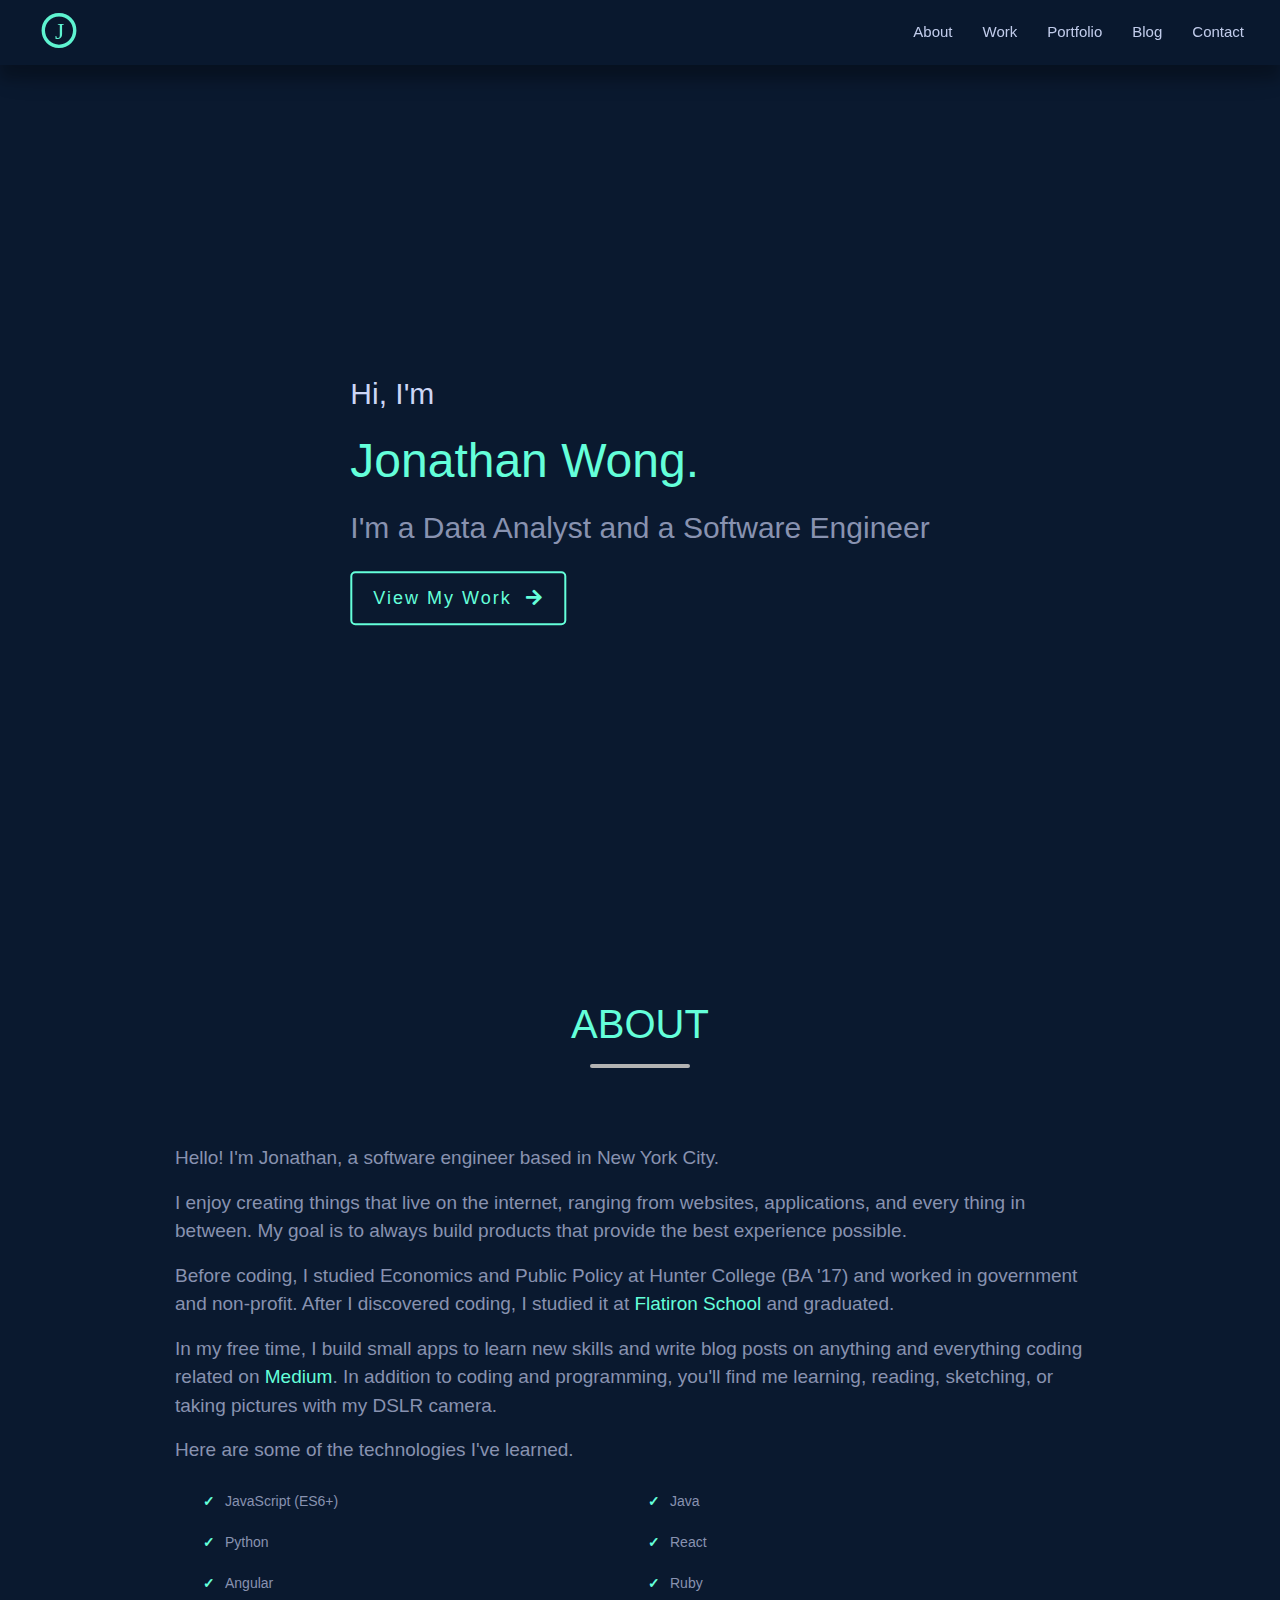
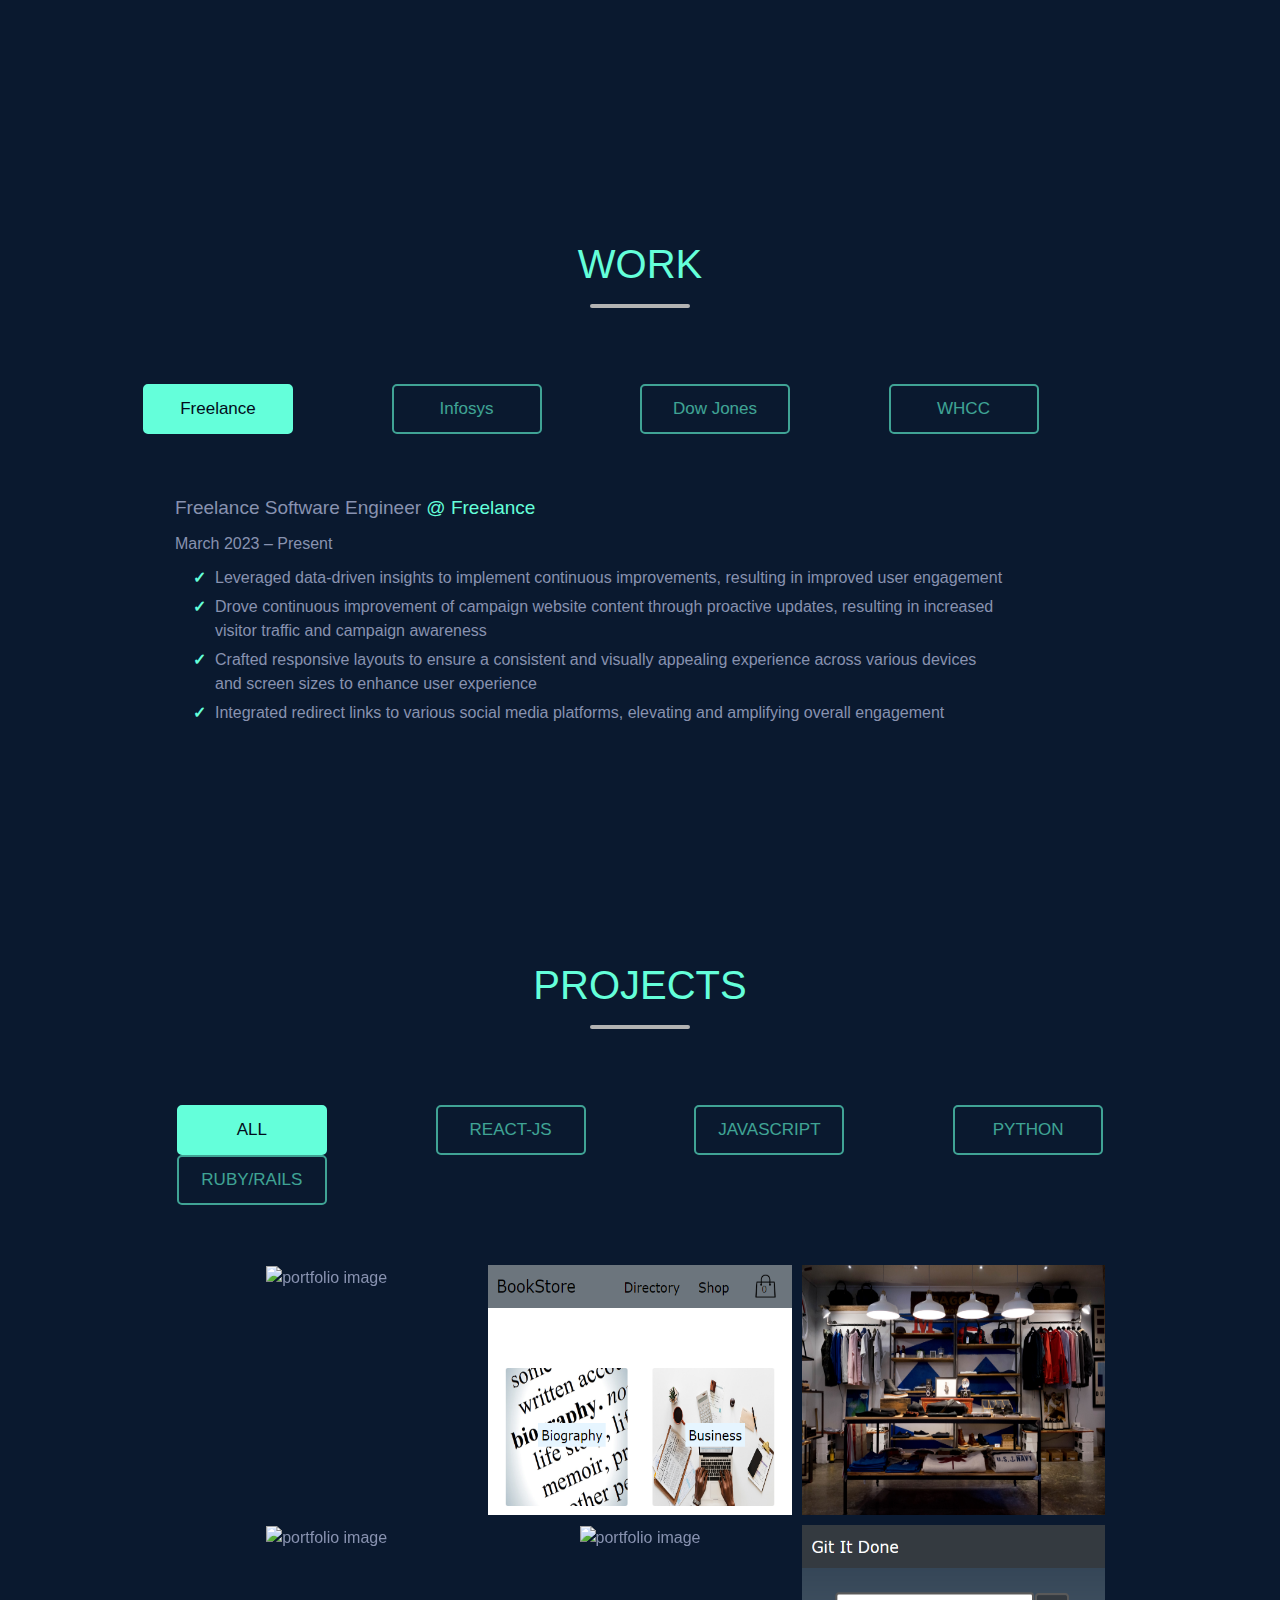
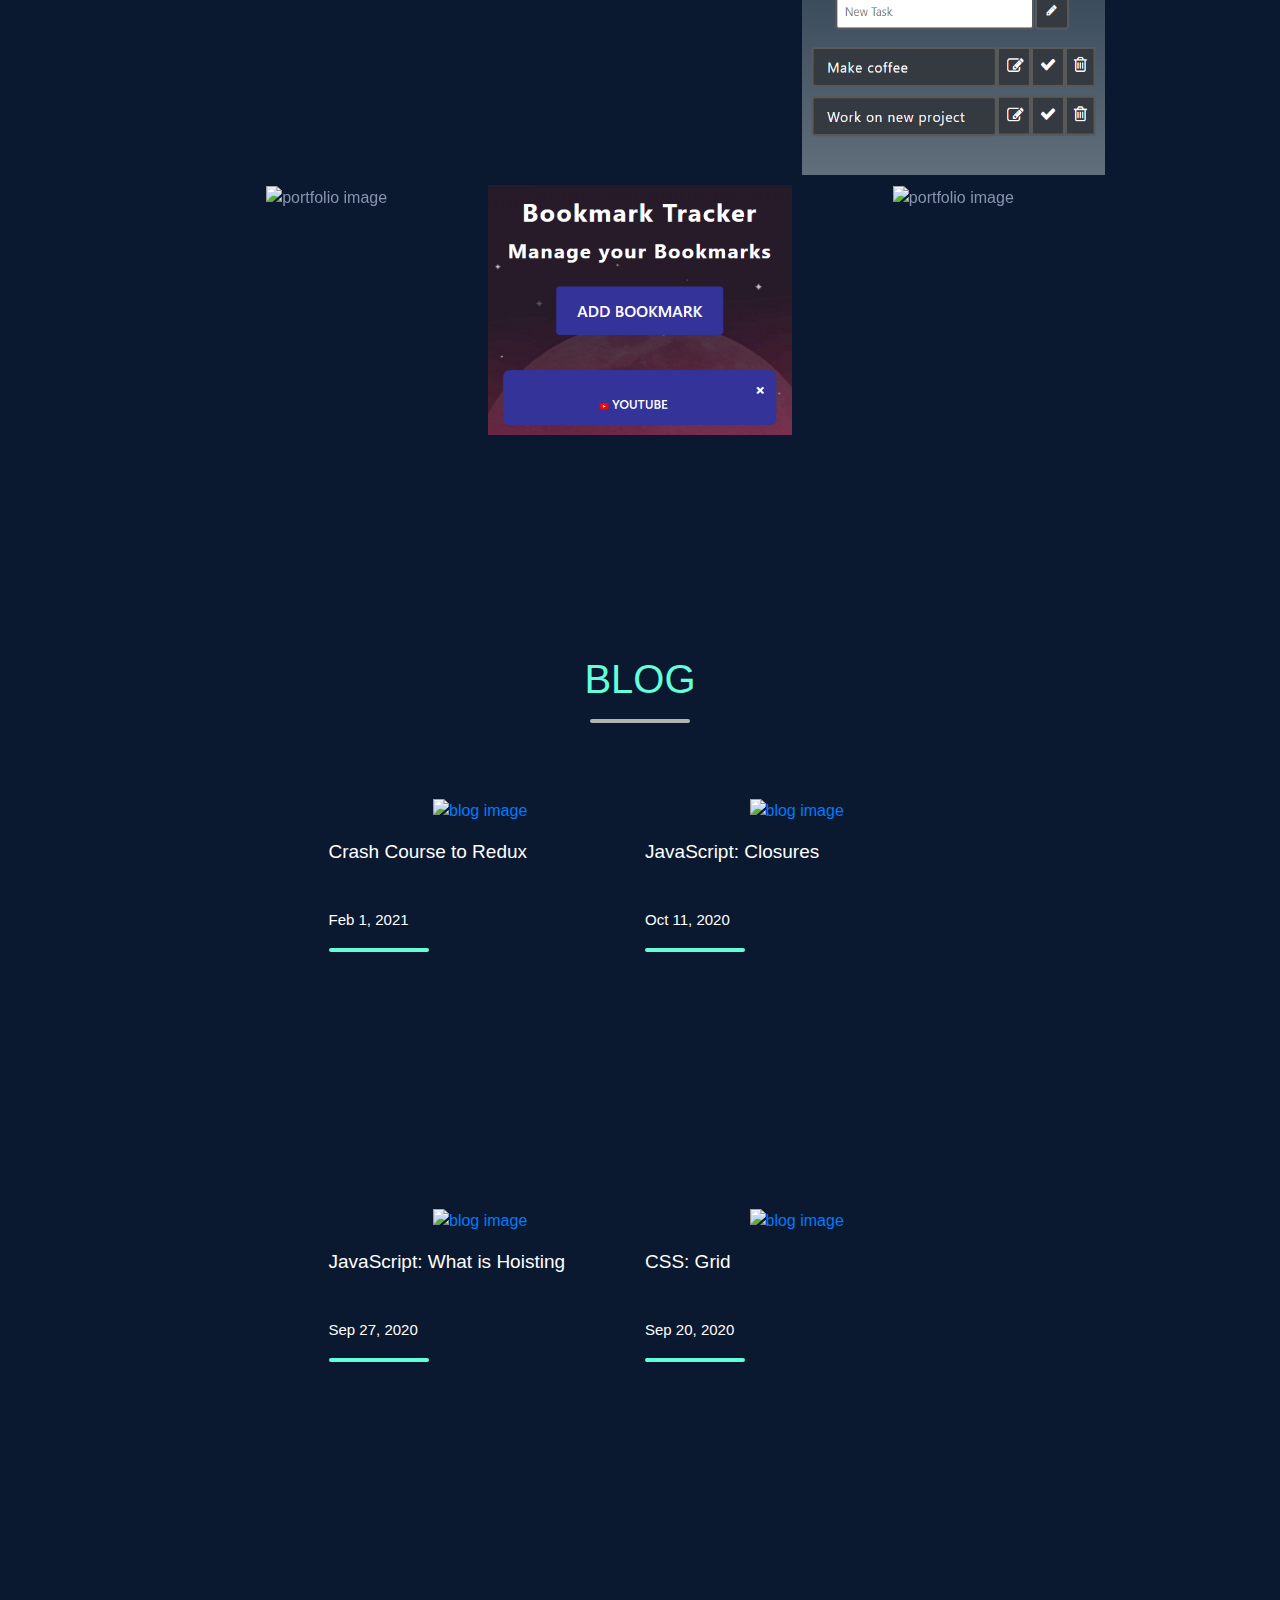
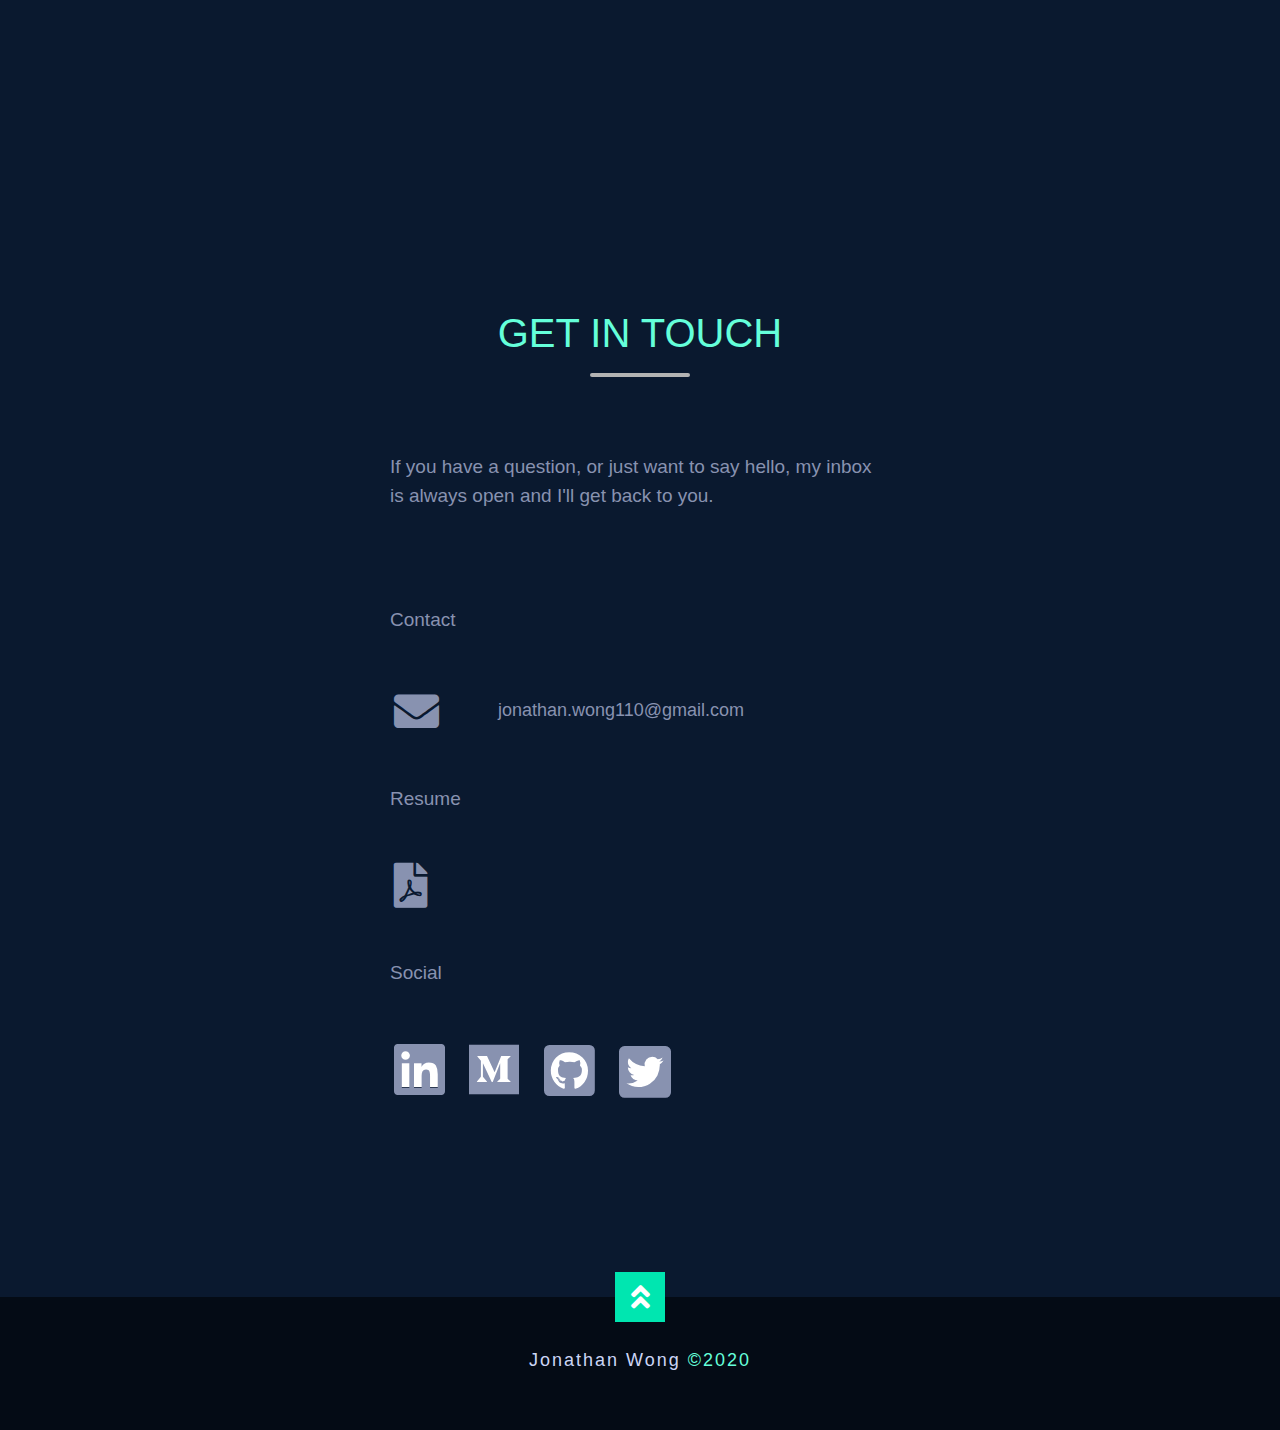
==== commit 90bfb318: "updated resume and subheading" ====
--- a/index.html
+++ b/index.html
@@ -76,7 +76,7 @@
       <div id="highlighted-name-wrapper">
         <span id="highlighted-name" style="margin-bottom: 20px;">Jonathan Wong.</span>
       </div>
-      <div style="color: #8892b0" class="non-name-background-text">I'm a Full Stack Software Engineer.</div>
+      <div style="color: #8892b0" class="non-name-background-text">I'm a Data Analyst and a Software Engineer</div>
       <a class="introduction-button" onclick="scrollToSection('about')">
         View My Work
         <i class="fa fa-arrow-right view-work-icon-right" style="margin-left: 7px"></i>
@@ -164,7 +164,8 @@
 
       <div id="tablink-container">
 
-        <button class="tablink" onclick="openPage('infosys', this)" id="currentJob">Infosys</button>
+        <button class="tablink" onclick="openPage('freelance', this)" id="currentJob">Freelance</button>
+        <button class="tablink" onclick="openPage('infosys', this)">Infosys</button>
         <button class="tablink" onclick="openPage('dow jones', this)">Dow Jones</button>
         <button class="tablink" onclick="openPage('whcc', this)">WHCC</button>
 
@@ -172,23 +173,56 @@
 
       <div class="breaks" style="height: 60px"></div>
 
+      <div id="freelance" class="tabcontent">
+
+        <div class="job-title">Freelance Software Engineer<span style="color: #64FFDA"> @ Freelance</span></div>
+
+        <div class="breaks" style="height: 10px"></div>
+
+        <div class="job-duration">March 2023 – Present</div>
+
+        <div class="breaks" style="height: 10px"></div>
+
+        <ul class="job-description">
+          <li class="job-points">Leveraged data-driven insights to implement continuous improvements, resulting in improved user engagement</li>
+          <li class="job-points">Drove continuous improvement of campaign website content through proactive updates, resulting in increased visitor traffic and campaign awareness</li>
+          <li class="job-points">Crafted responsive layouts to ensure a consistent and visually appealing experience across various devices and screen sizes to enhance user experience</li>
+          <li class="job-points">Integrated redirect links to various social media platforms, elevating and amplifying overall engagement</li>
+        </ul>
+
+      </div>
+      
       <div id="infosys" class="tabcontent">
 
         <div class="job-title">Senior Associate<span style="color: #64FFDA"> @ Infosys</span></div>
 
         <div class="breaks" style="height: 10px"></div>
 
-        <div class="job-duration">June 2021 – Feb 2023</div>
+        <div class="job-duration">July 2022 – Feb 2023</div>
 
         <div class="breaks" style="height: 10px"></div>
 
         <ul class="job-description">
-          <li class="job-points">Collaborated closely with the web development team to construct the backend of client websites, using Spring Boot</li>
-          <li class="job-points">Created Java microservices applications to meet internal stakeholders’ requirements</li>
-          <li class="job-points">Enhanced application functionality, optimized code structure, and streamlined internal processes, culminating in significantly improved operational efficiency across all systems</li>
-          <li class="job-points">Crafted Single Page Applications using RESTful APIs utilizing Java, Angular, and Spring Boot to deliver seamless user experiences and faster load times</li>
+          <li class="job-points">Designed and developed Java microservices, such as two-factor authentication and a secure password vault application, enhancing overall security measures</li>
+          <li class="job-points">Created and implemented comprehensive JUnit testing, ensuring thorough coverage of application features and functionality to identify and resolve potential issues before release</li>
+          <li class="job-points">Conducted thorough analysis and optimization of applications, ensuring peak performance, bug fixes, and adherence to best practices</li>
+          <li class="job-points">Engineered and refined the backend infrastructure of applications in response to the front-end team's requirements</li>
+          <li class="job-points">Implemented AGILE methodologies to uphold project milestones and scope, ensuring seamless execution of projects</li>
         </ul>
 
+        <div class="job-title">Associate<span style="color: #64FFDA"> @ Infosys</span></div>
+
+        <div class="breaks" style="height: 10px"></div>
+
+        <div class="job-duration">June 2021 – July 2022</div>
+
+        <div class="breaks" style="height: 10px"></div>
+
+        <ul class="job-description">
+          <li class="job-points">Constructed end-to-end development of Single Page Applications, using RESTful APIs utilizing Spring Boot and Angular</li>
+          <li class="job-points">Optimized website speed and scalability by using techniques such as code-splitting and lazy loading, resulting in improved overall user experience</li>
+        </ul>
+
       </div>
 
       <div id="dow jones" class="tabcontent">
@@ -202,10 +236,11 @@
         <div class="breaks" style="height: 10px"></div>
 
         <ul class="job-description">
-          <li class="job-points">Utilized Unix-based tools such as WinSCP and PuTTY to create and deploy new APIs, and modify existing APIs based on needs requested</li>
+          <li class="job-points">Orchestrated and served as primary subject matter expert on key applications that functioned as gateways, enhancing smooth data flow across various systems</li>
+          <li class="job-points">Led the end-to-end development of APIs through utilization of UNIX-based tools such as WinSCP and PuTTY, leveraging proficiency in various programming languages, to streamline operational efficiency</li>
           <li class="job-points">Devised and implemented queues and authorization rules to facilitate streamlined communication between applications, reducing complexity and minimizing runtime dependencies</li>
-          <li class="job-points">Deployed various bug fixes and updates for APIs across applications, collaborating closely with other deployment teams to ensure seamless integration and continuous improvement</li>
-          <li class="job-points">Used AWS Simple Queue Service to verify new queues, AWS Cloudwatch to monitor logs as requested, and AWS Elastic Container Service to check if the servers are running</li>
+          <li class="job-points">Facilitated dynamic and regular deployment processes as a crucial aspect of the software development lifecycle, ensuring continuous implementation of new features, updates, and bug fixes</li>
+          <li class="job-points">Utilized AWS Simple Queue Service to verify new queues, monitored logs with AWS Cloudwatch, and maintained server functionality and optimal performance with AWS Elastic Container Service</li>
         </ul>
 
       </div>
@@ -227,7 +262,6 @@
         </ul>
 
       </div>
-
 
     </div>
 
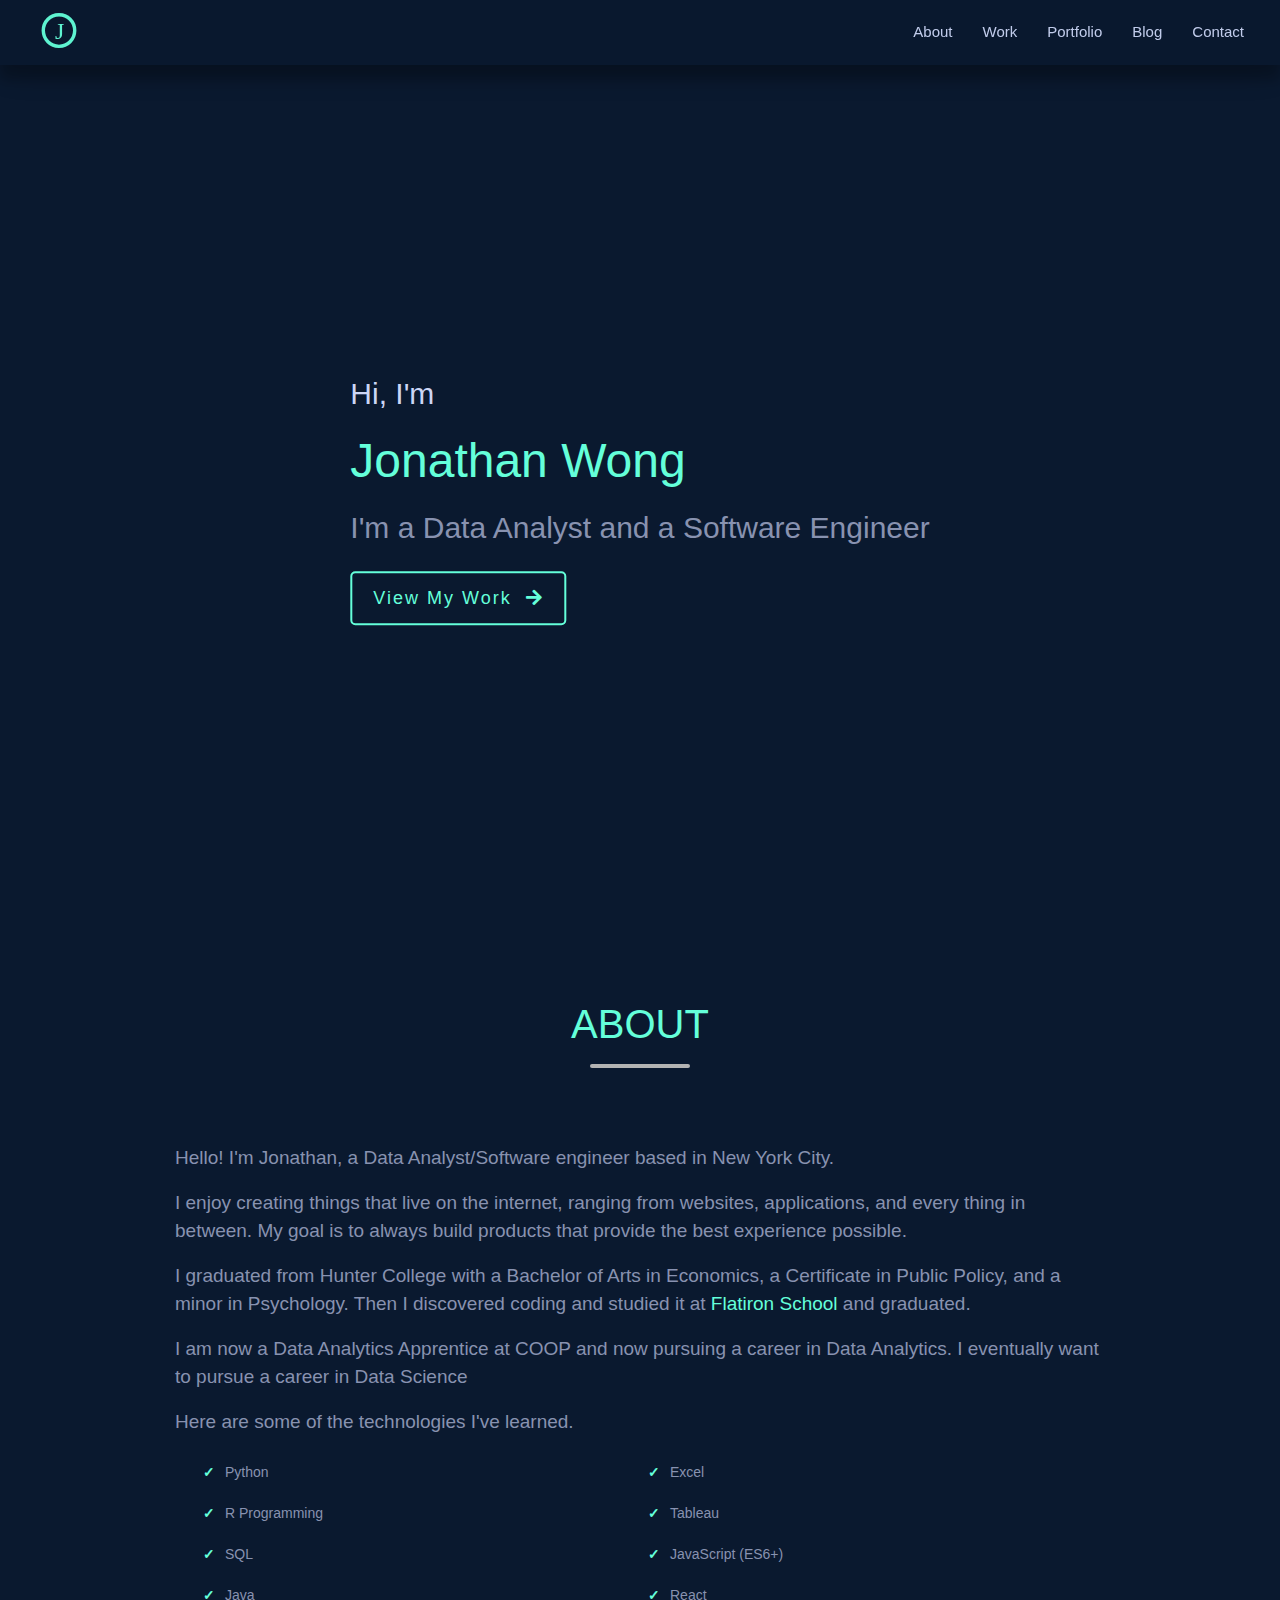
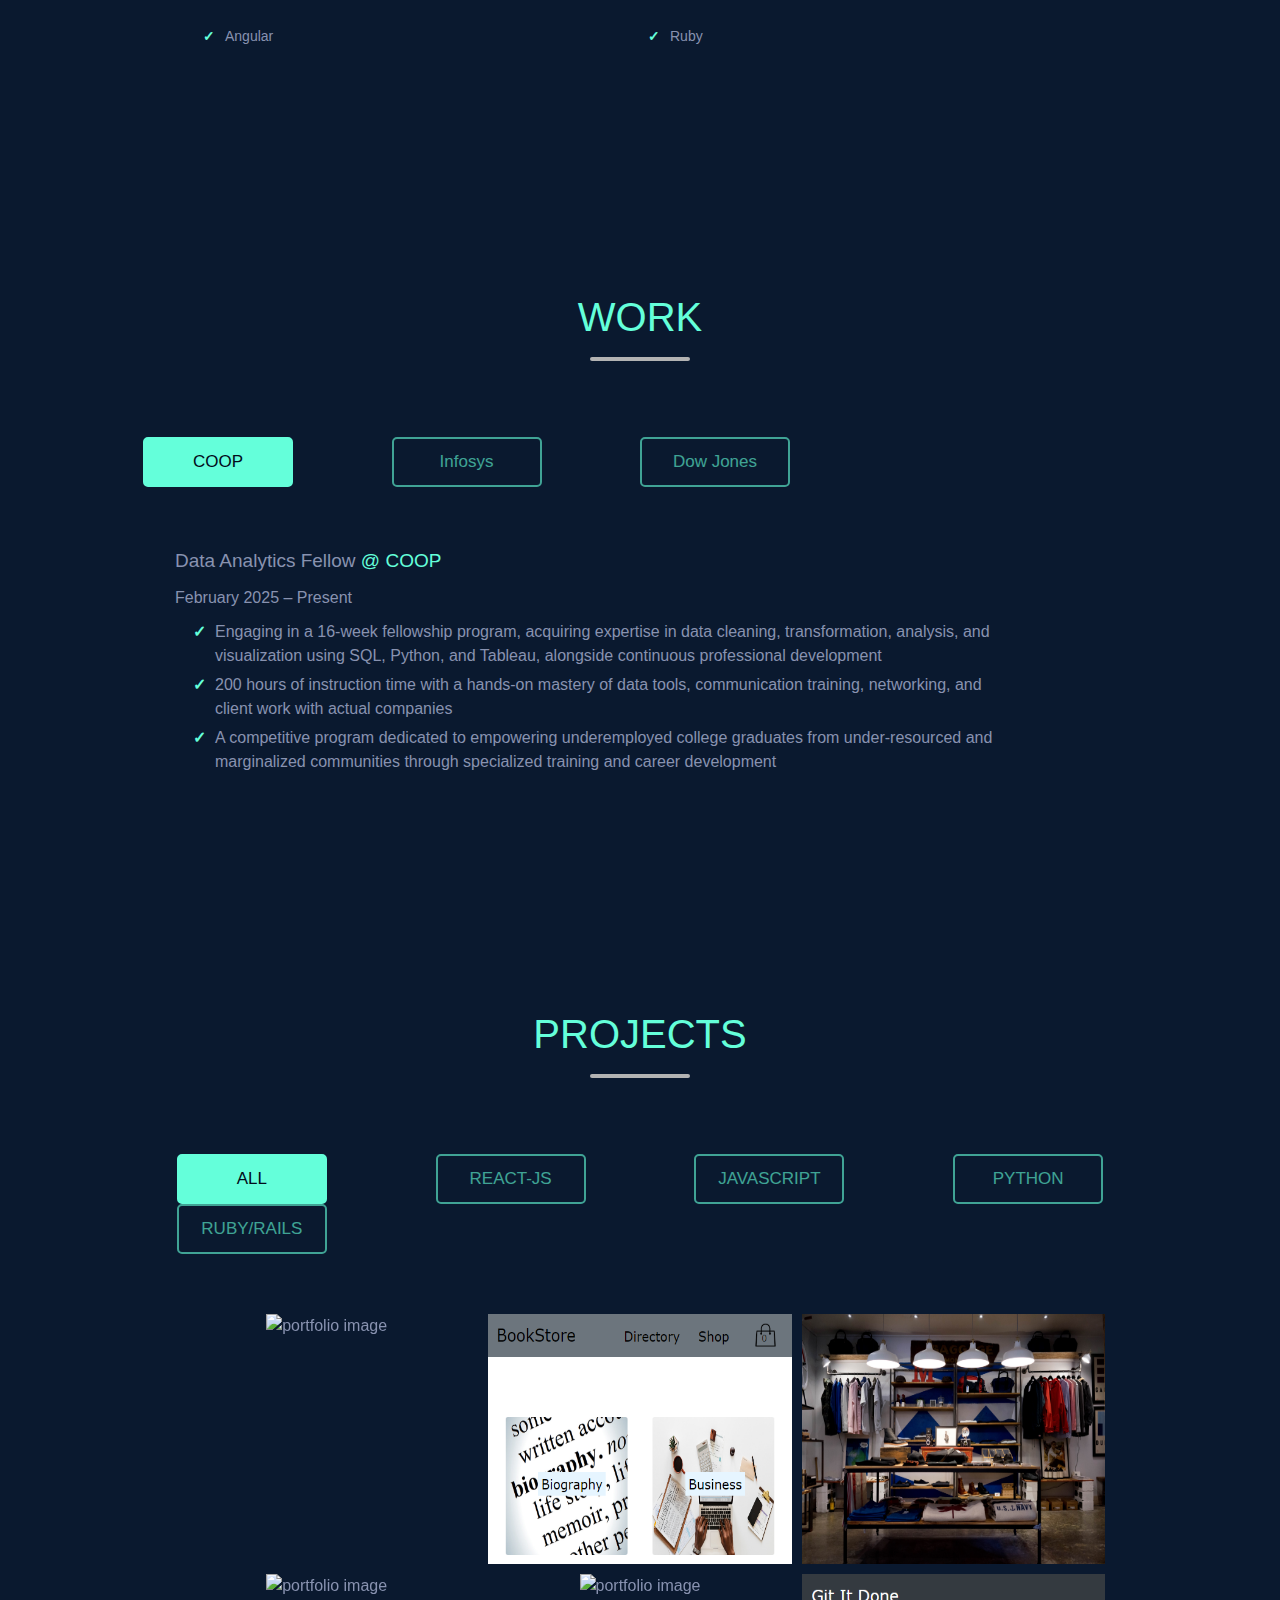
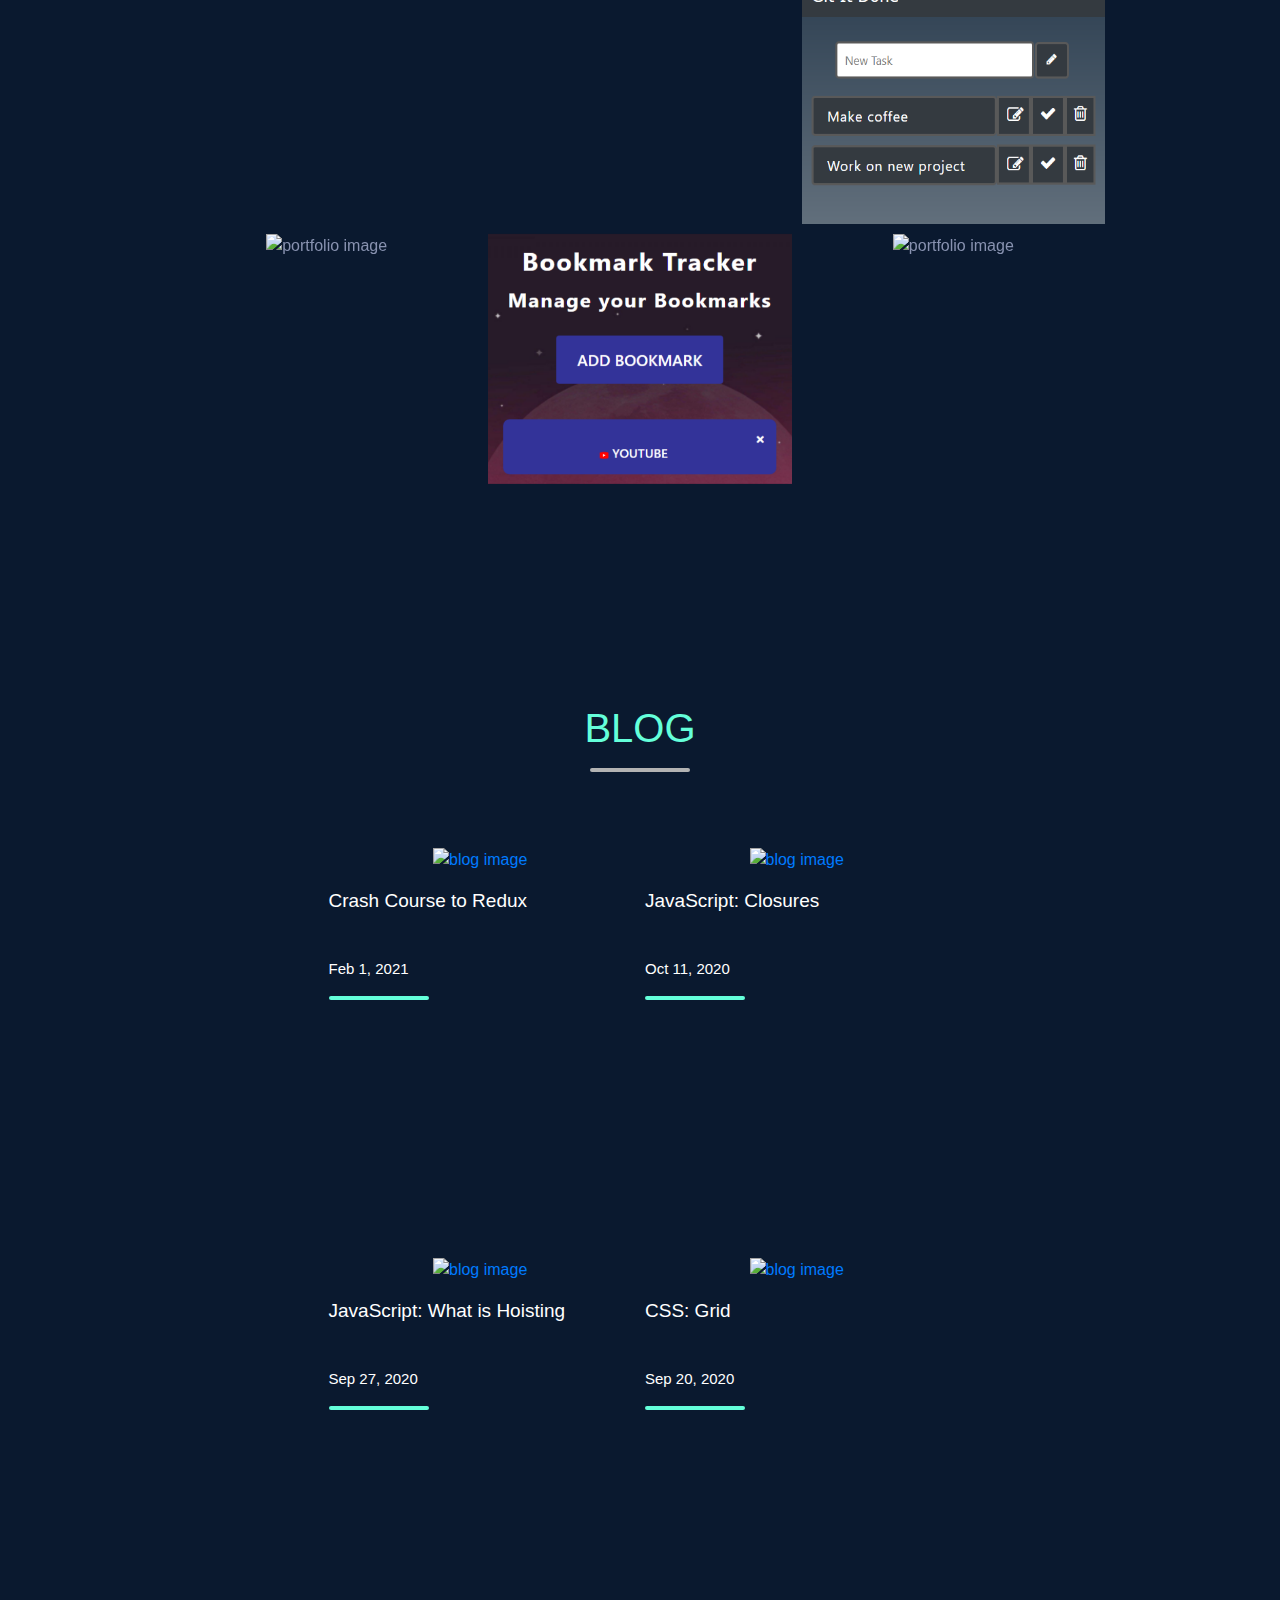
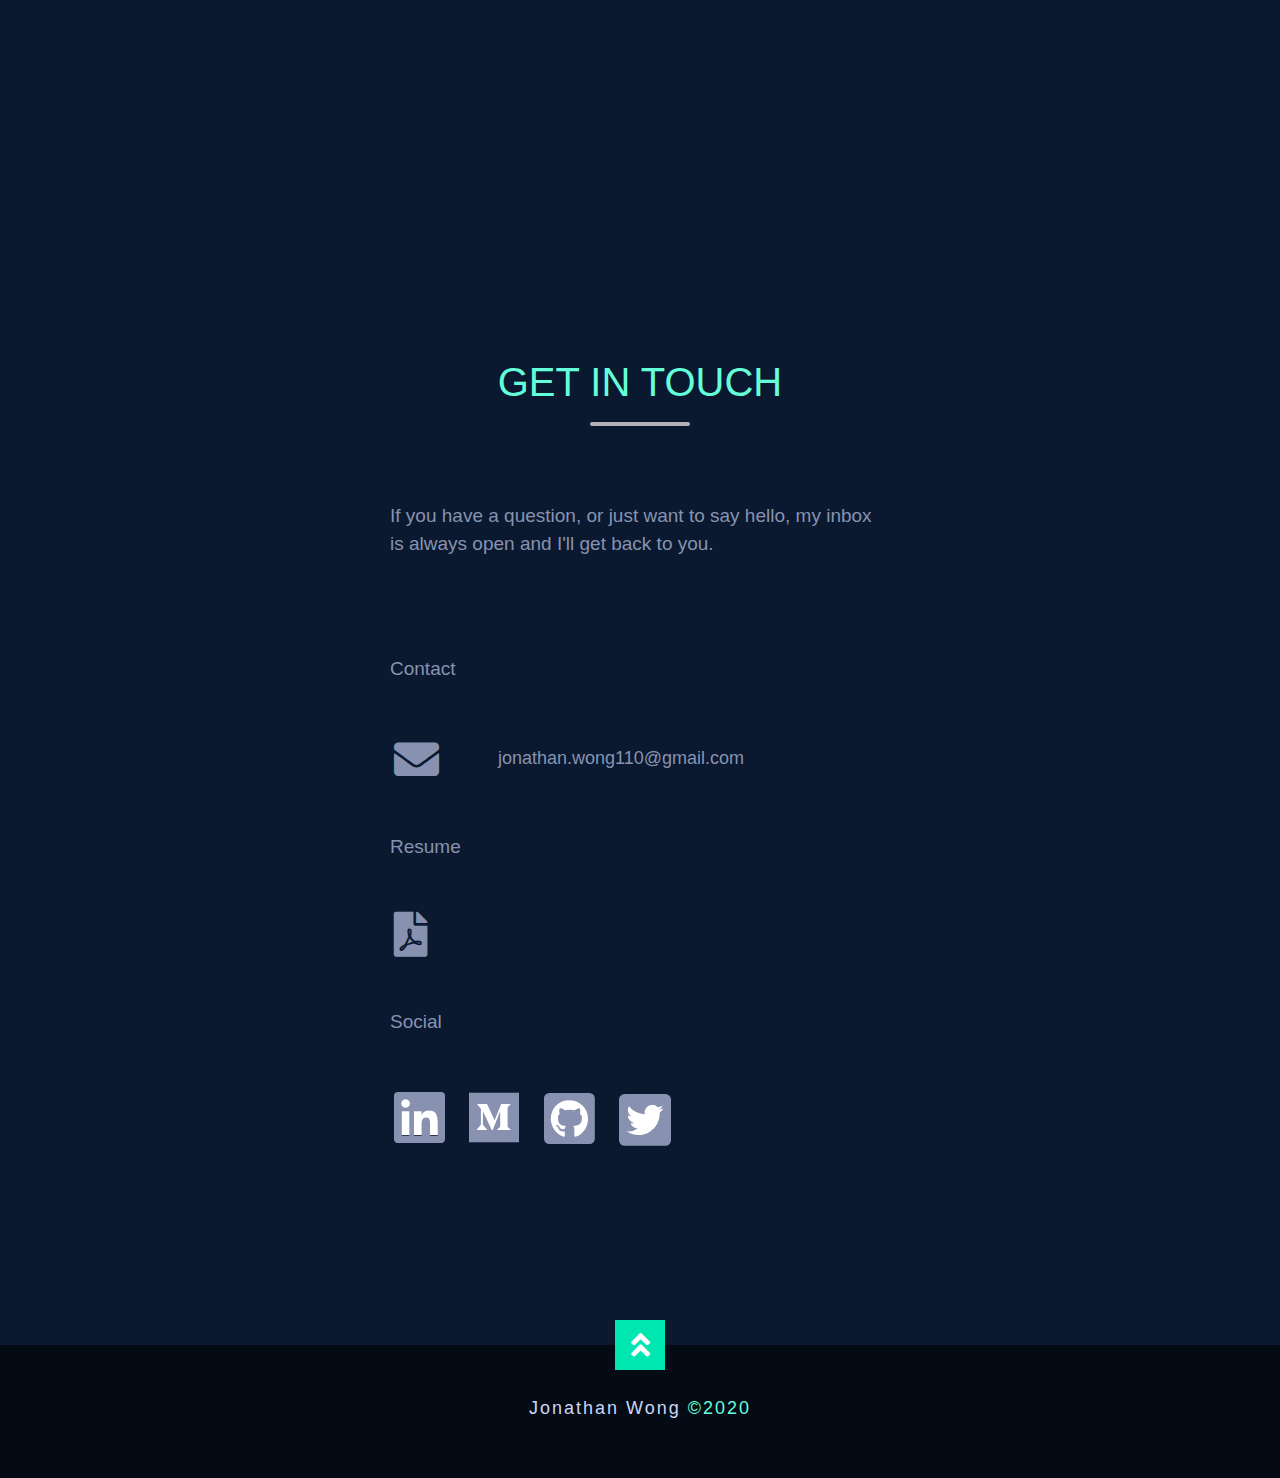
==== commit 17c737fa: "made some changes to work experience" ====
--- a/index.html
+++ b/index.html
@@ -74,7 +74,7 @@
     <h1 class="background-text">
       <div class="non-name-background-text">Hi, I'm</div>
       <div id="highlighted-name-wrapper">
-        <span id="highlighted-name" style="margin-bottom: 20px;">Jonathan Wong.</span>
+        <span id="highlighted-name" style="margin-bottom: 20px;">Jonathan Wong</span>
       </div>
       <div style="color: #8892b0" class="non-name-background-text">I'm a Data Analyst and a Software Engineer</div>
       <a class="introduction-button" onclick="scrollToSection('about')">
@@ -100,7 +100,7 @@
         <div id="about-text-container">
 
           <p class="about-text">
-            Hello! I'm Jonathan, a software engineer based in New York City.
+            Hello! I'm Jonathan, a Data Analyst/Software engineer based in New York City.
           </p>
 
           <p class="about-text">
@@ -110,32 +110,37 @@
           </p>
 
           <p class="about-text">
-            Before coding, I studied Economics and Public Policy at Hunter College (BA '17) and worked in
-            government and non-profit. After I discovered coding, I studied it at
+            I graduated from Hunter College with a Bachelor of Arts in Economics, a Certificate in Public Policy, and a minor in Psychology. Then I discovered coding and studied it at
             <span>
               <a href="https://flatironschool.com/" target="_blank" class="about-text-link" style="color:#64FFDA">
                 Flatiron School</a>
             </span>
-            and graduated.
+            and graduated. 
+            <p class="about-text">I am now a Data Analytics Apprentice at COOP and now pursuing a career in Data Analytics. I eventually want to pursue a career in Data Science</p>
+
           </p>
 
-          <p class="about-text">
+          <!-- <p class="about-text">
             In my free time, I build small apps to learn new skills and write blog posts on anything and everything
             coding related on
             <span>
               <a href="https://jonathan-wong.medium.com" target="_blank" class="about-text-link" style="color:#64FFDA">
                 Medium</a></span>. In addition to coding and programming, you'll find me learning,
             reading, sketching, or taking pictures with my DSLR camera.
-          </p>
+          </p> -->
 
           <p class="about-text">
             Here are some of the technologies I've learned.
           </p>
 
           <ul class="skills-container">
+            <li class="skill-item">Python</li>
+            <li class="skill-item">Excel</li>
+            <li class="skill-item">R Programming</li>
+            <li class="skill-item">Tableau</li>
+            <li class="skill-item">SQL</li>
             <li class="skill-item">JavaScript (ES6+)</li>
-            <li class="skill-item">Java</li>
-            <li class="skill-item">Python</li>  
+            <li class="skill-item">Java</li> 
             <li class="skill-item">React</li>  
             <li class="skill-item">Angular</li>  
             <li class="skill-item">Ruby</li>
@@ -164,10 +169,10 @@
 
       <div id="tablink-container">
 
-        <button class="tablink" onclick="openPage('freelance', this)" id="currentJob">Freelance</button>
+        <button class="tablink" onclick="openPage('freelance', this)" id="currentJob">COOP</button>
         <button class="tablink" onclick="openPage('infosys', this)">Infosys</button>
         <button class="tablink" onclick="openPage('dow jones', this)">Dow Jones</button>
-        <button class="tablink" onclick="openPage('whcc', this)">WHCC</button>
+        <!-- <button class="tablink" onclick="openPage('whcc', this)">WHCC</button> -->
 
       </div>
 
@@ -175,19 +180,18 @@
 
       <div id="freelance" class="tabcontent">
 
-        <div class="job-title">Freelance Software Engineer<span style="color: #64FFDA"> @ Freelance</span></div>
+        <div class="job-title">Data Analytics Fellow<span style="color: #64FFDA"> @ COOP</span></div>
 
         <div class="breaks" style="height: 10px"></div>
 
-        <div class="job-duration">March 2023 – Present</div>
+        <div class="job-duration">February 2025 – Present</div>
 
         <div class="breaks" style="height: 10px"></div>
 
         <ul class="job-description">
-          <li class="job-points">Leveraged data-driven insights to implement continuous improvements, resulting in improved user engagement</li>
-          <li class="job-points">Drove continuous improvement of campaign website content through proactive updates, resulting in increased visitor traffic and campaign awareness</li>
-          <li class="job-points">Crafted responsive layouts to ensure a consistent and visually appealing experience across various devices and screen sizes to enhance user experience</li>
-          <li class="job-points">Integrated redirect links to various social media platforms, elevating and amplifying overall engagement</li>
+          <li class="job-points">Engaging in a 16-week fellowship program, acquiring expertise in data cleaning, transformation, analysis, and visualization using SQL, Python, and Tableau, alongside continuous professional development</li>
+          <li class="job-points">200 hours of instruction time with a hands-on mastery of data tools, communication training, networking, and client work with actual companies</li>
+          <li class="job-points">A competitive program dedicated to empowering underemployed college graduates from under-resourced and marginalized communities through specialized training and career development</li>
         </ul>
 
       </div>
@@ -203,11 +207,10 @@
         <div class="breaks" style="height: 10px"></div>
 
         <ul class="job-description">
-          <li class="job-points">Designed and developed Java microservices, such as two-factor authentication and a secure password vault application, enhancing overall security measures</li>
-          <li class="job-points">Created and implemented comprehensive JUnit testing, ensuring thorough coverage of application features and functionality to identify and resolve potential issues before release</li>
-          <li class="job-points">Conducted thorough analysis and optimization of applications, ensuring peak performance, bug fixes, and adherence to best practices</li>
-          <li class="job-points">Engineered and refined the backend infrastructure of applications in response to the front-end team's requirements</li>
-          <li class="job-points">Implemented AGILE methodologies to uphold project milestones and scope, ensuring seamless execution of projects</li>
+          <li class="job-points">Developed Java microservices, including two-factor authentication and a secure password vault, to enhance security</li>
+          <li class="job-points">Created and implemented JUnit testing to ensure feature coverage and identify issues before release</li>
+          <li class="job-points">Engineered and refined backend infrastructure to support front-end team requirements</li>
+          <li class="job-points">Applied AGILE methodologies to manage project scope, milestones, and execution</li>
         </ul>
 
         <div class="job-title">Associate<span style="color: #64FFDA"> @ Infosys</span></div>
@@ -219,8 +222,8 @@
         <div class="breaks" style="height: 10px"></div>
 
         <ul class="job-description">
-          <li class="job-points">Constructed end-to-end development of Single Page Applications, using RESTful APIs utilizing Spring Boot and Angular</li>
-          <li class="job-points">Optimized website speed and scalability by using techniques such as code-splitting and lazy loading, resulting in improved overall user experience</li>
+          <li class="job-points">Completed an intensive 10-week training program in full-stack development, gaining hands-on experience with Java, Spring Boot, Angular, JavaScript, TypeScript, HTML, CSS, and SQL</li>
+          <li class="job-points">Developed Single Page Applications using Spring Boot and Angular with RESTful APIs</li>
         </ul>
 
       </div>
@@ -236,16 +239,15 @@
         <div class="breaks" style="height: 10px"></div>
 
         <ul class="job-description">
-          <li class="job-points">Orchestrated and served as primary subject matter expert on key applications that functioned as gateways, enhancing smooth data flow across various systems</li>
-          <li class="job-points">Led the end-to-end development of APIs through utilization of UNIX-based tools such as WinSCP and PuTTY, leveraging proficiency in various programming languages, to streamline operational efficiency</li>
-          <li class="job-points">Devised and implemented queues and authorization rules to facilitate streamlined communication between applications, reducing complexity and minimizing runtime dependencies</li>
-          <li class="job-points">Facilitated dynamic and regular deployment processes as a crucial aspect of the software development lifecycle, ensuring continuous implementation of new features, updates, and bug fixes</li>
+          <li class="job-points">Led and served as the subject matter expert on gateway applications, ensuring seamless data flow across systems</li>
+          <li class="job-points">Developed APIs using UNIX-based tools like WinSCP and PuTTY, improving operational efficiency</li>
+          <li class="job-points">Facilitated dynamic and deployment processes to ensure continuous feature updates and bug fixes</li>
           <li class="job-points">Utilized AWS Simple Queue Service to verify new queues, monitored logs with AWS Cloudwatch, and maintained server functionality and optimal performance with AWS Elastic Container Service</li>
         </ul>
 
       </div>
 
-      <div id="whcc" class="tabcontent">
+      <!-- <div id="whcc" class="tabcontent">
 
         <div class="job-title">Website Associate<span style="color: #64FFDA"> @ Whitney Hu for City Council</span></div>
 
@@ -261,7 +263,7 @@
           <li class="job-points">Assisted in the Restaurant Directory Outreach efforts, proactively engaging with community members to support and promote local restaurants within the campaign district, enhancing their visibility</li>
         </ul>
 
-      </div>
+      </div> -->
 
     </div>
 
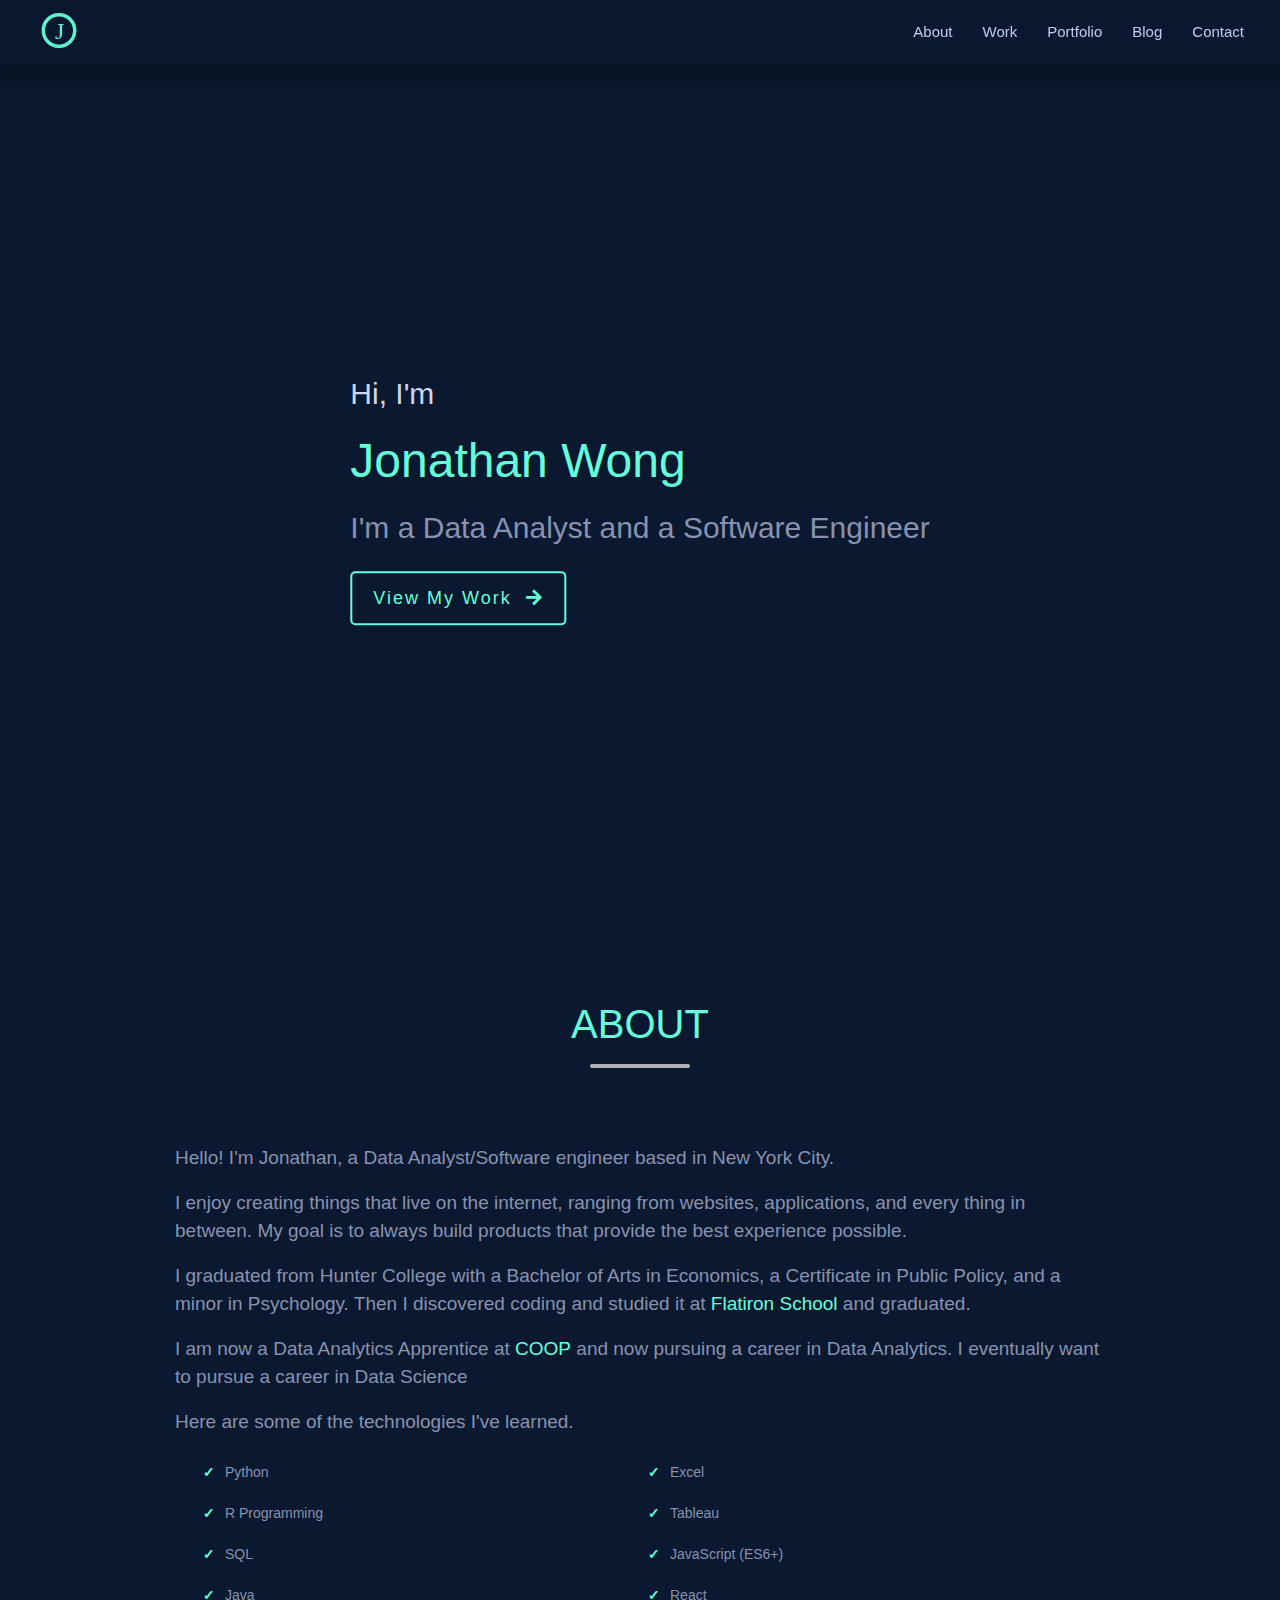
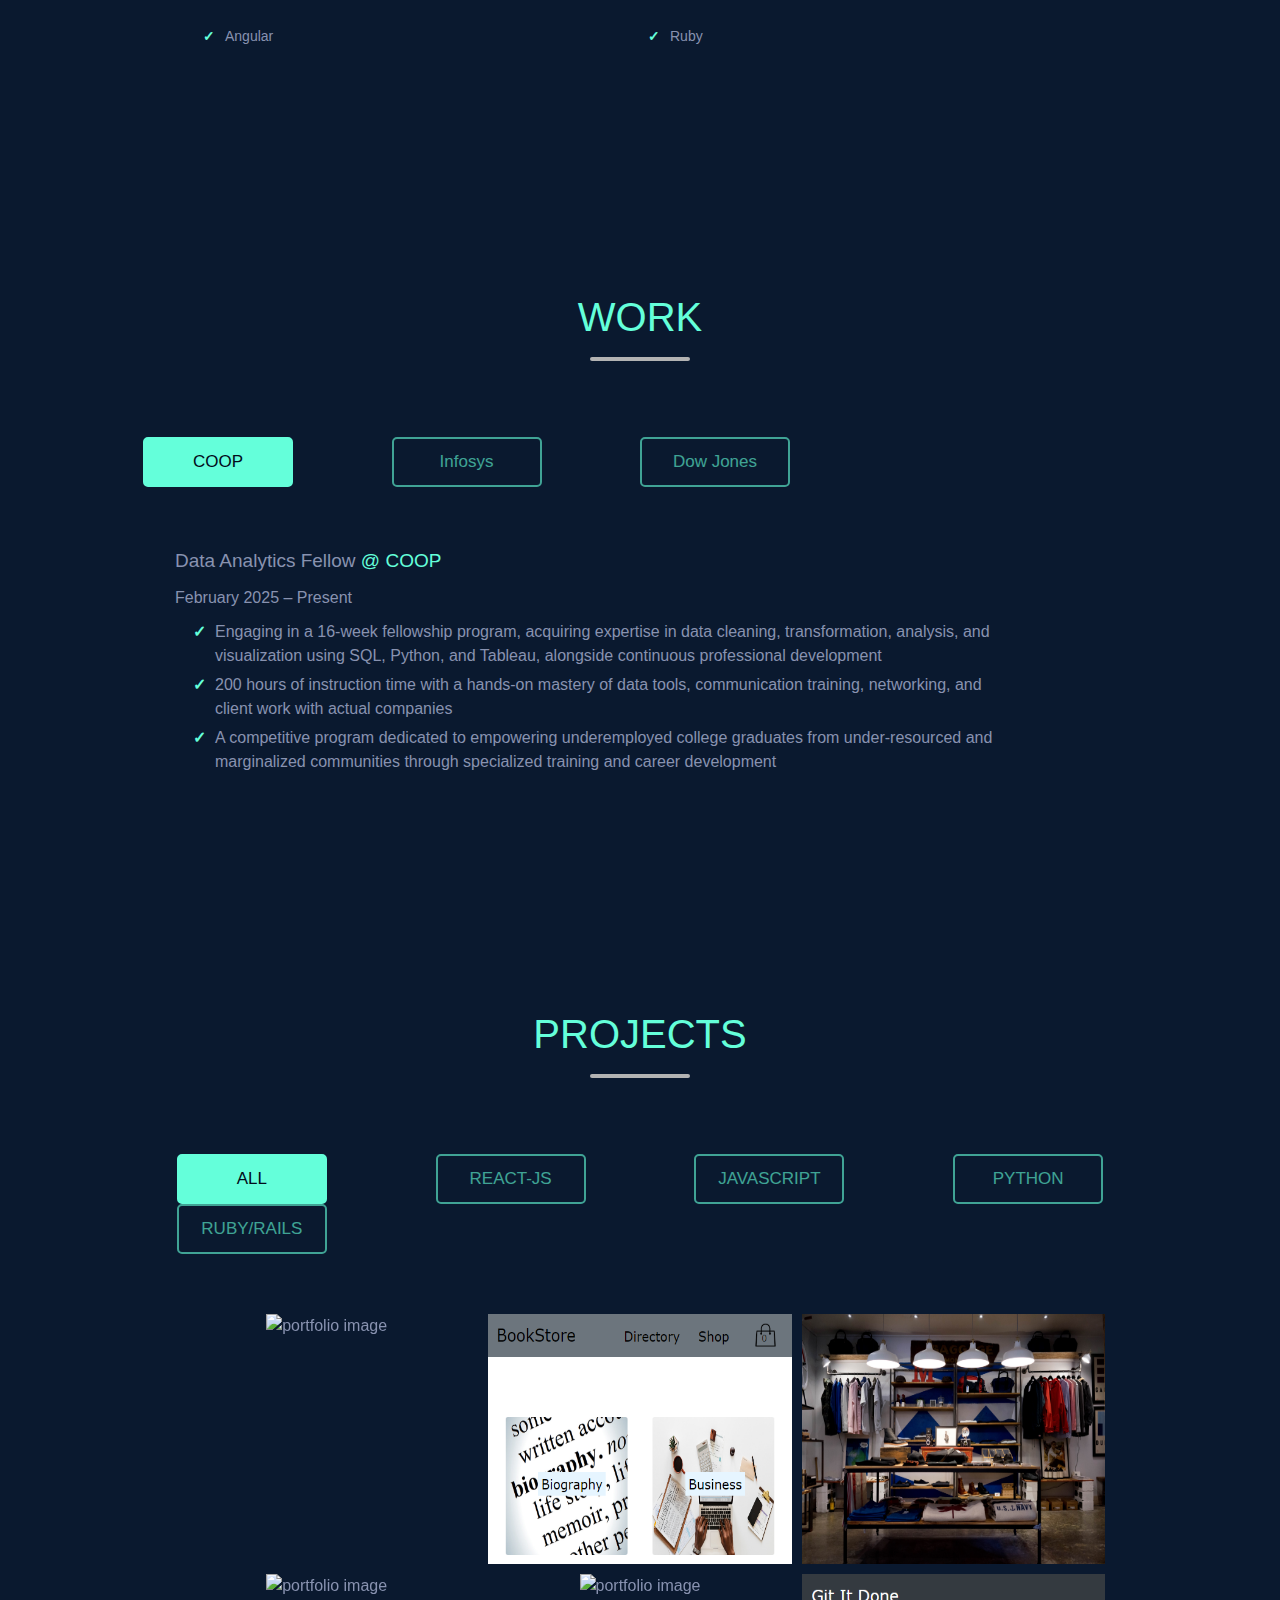
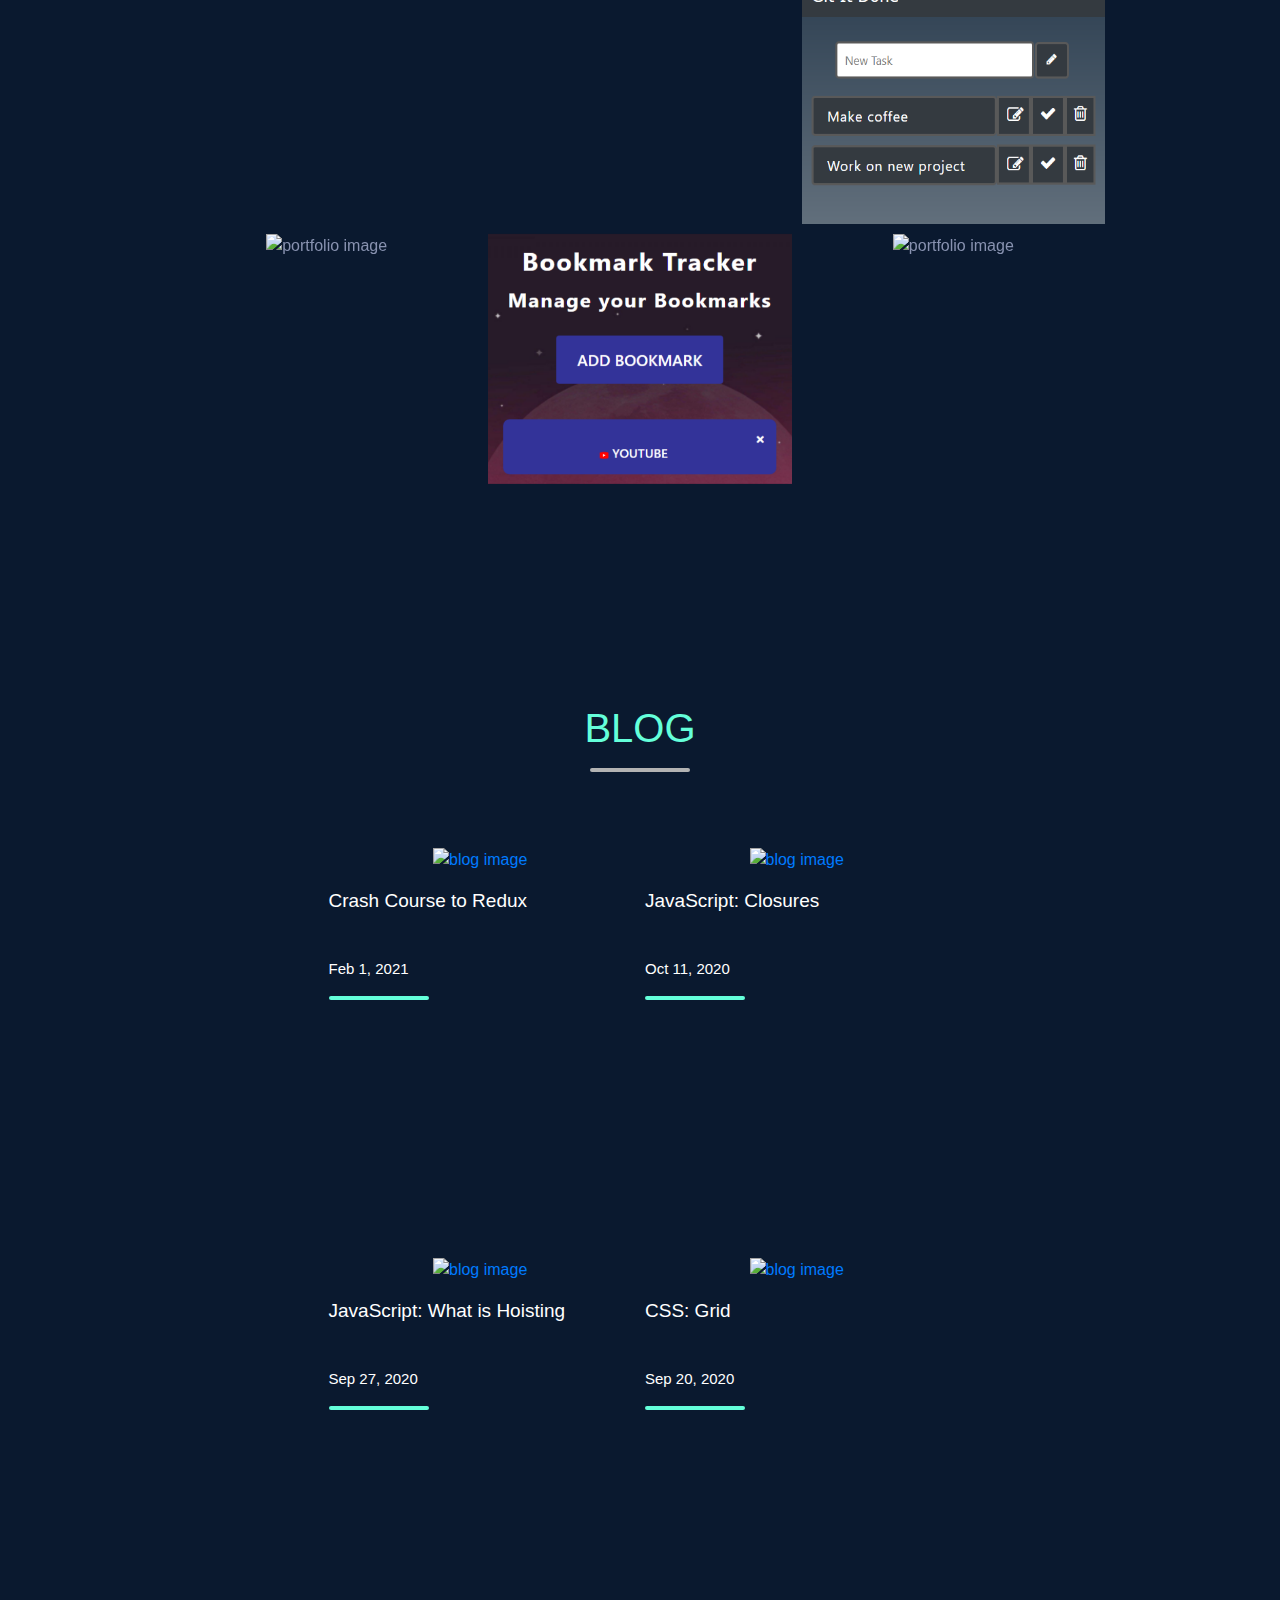
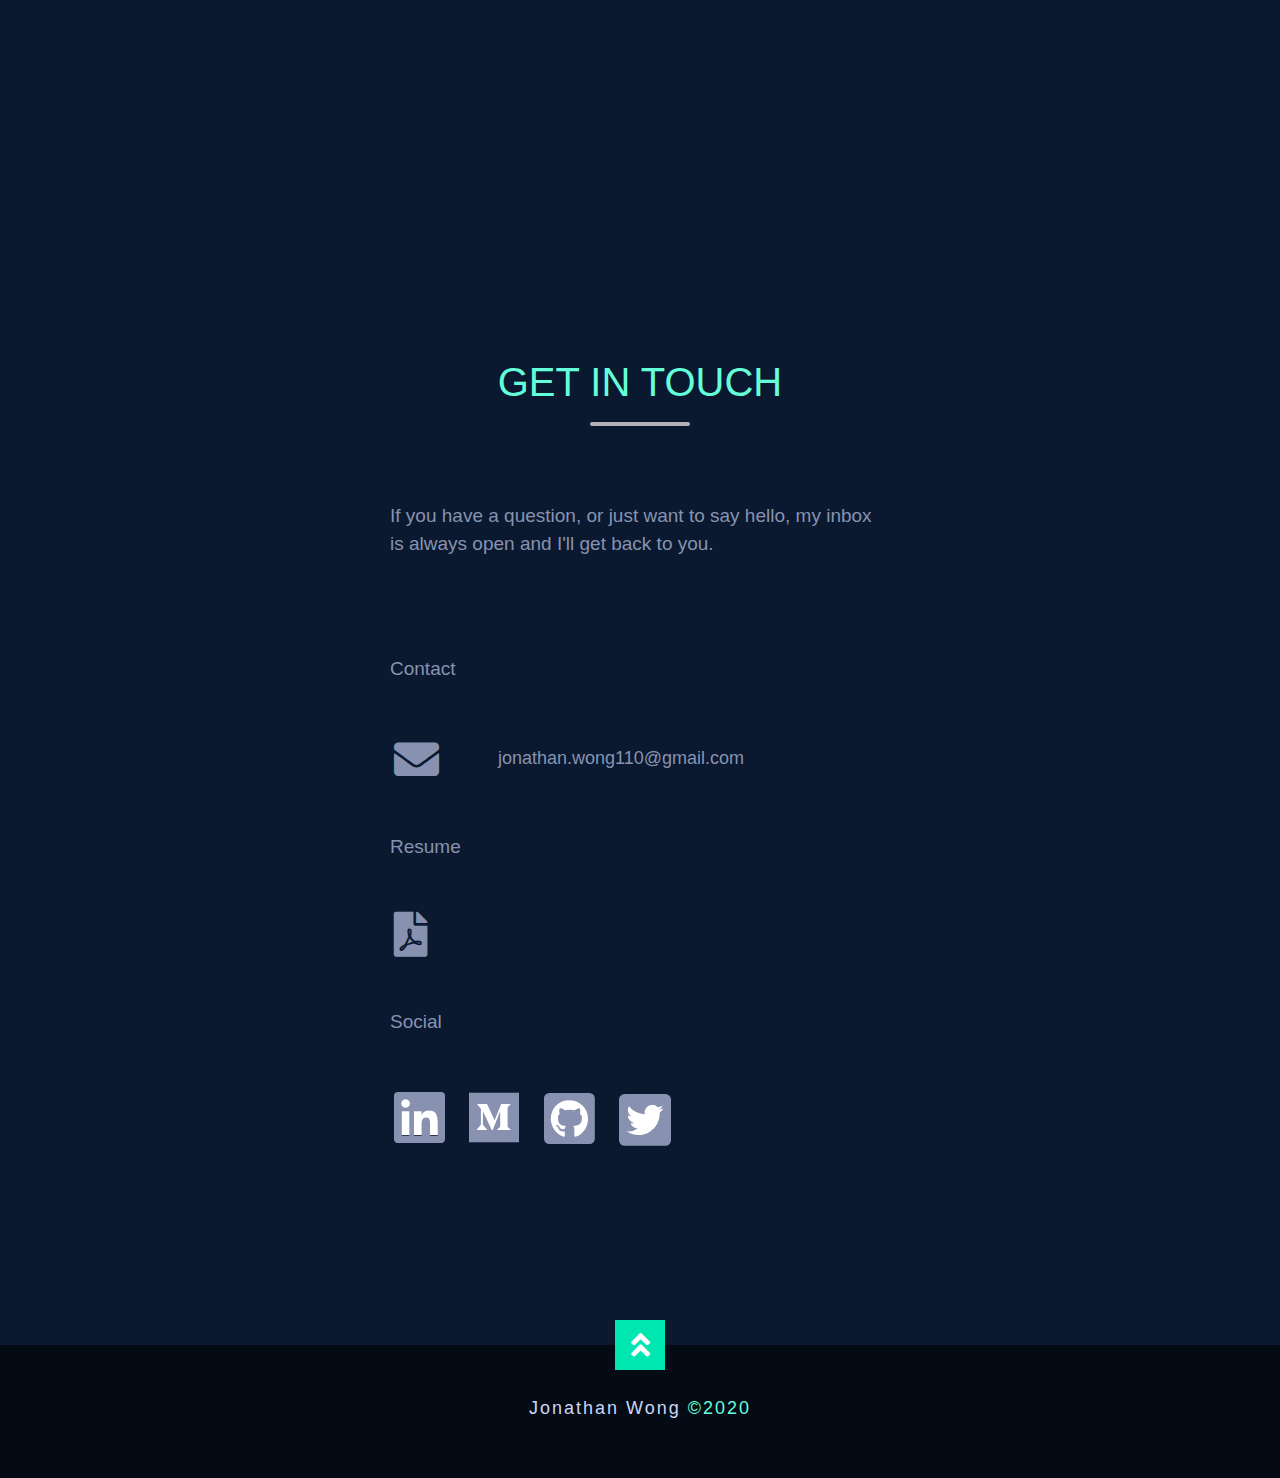
==== commit f67cea81: "made some changes" ====
--- a/index.html
+++ b/index.html
@@ -116,7 +116,12 @@
                 Flatiron School</a>
             </span>
             and graduated. 
-            <p class="about-text">I am now a Data Analytics Apprentice at COOP and now pursuing a career in Data Analytics. I eventually want to pursue a career in Data Science</p>
+            <p class="about-text">I am now a Data Analytics Apprentice at 
+              <span>
+                <a href="https://coopcareers.org/" target="_blank" class="about-text-link" style="color:#64FFDA">
+                  COOP</a>
+              </span> 
+              and now pursuing a career in Data Analytics. I eventually want to pursue a career in Data Science</p>
 
           </p>
 
@@ -895,7 +900,7 @@
         <div class="breaks" style="height: 40px"></div>
         <div class="media-grid-social">
           <div class="individual-media" style="padding-left: 0;">
-            <a href="https://www.linkedin.com/in/wongjonathan1/" target="_blank">
+            <a href="https://www.linkedin.com/in/jonathanwong3" target="_blank">
               <i class="fab fa-linkedin">
                 <div id="linkedin-icon-background"></div>
               </i>
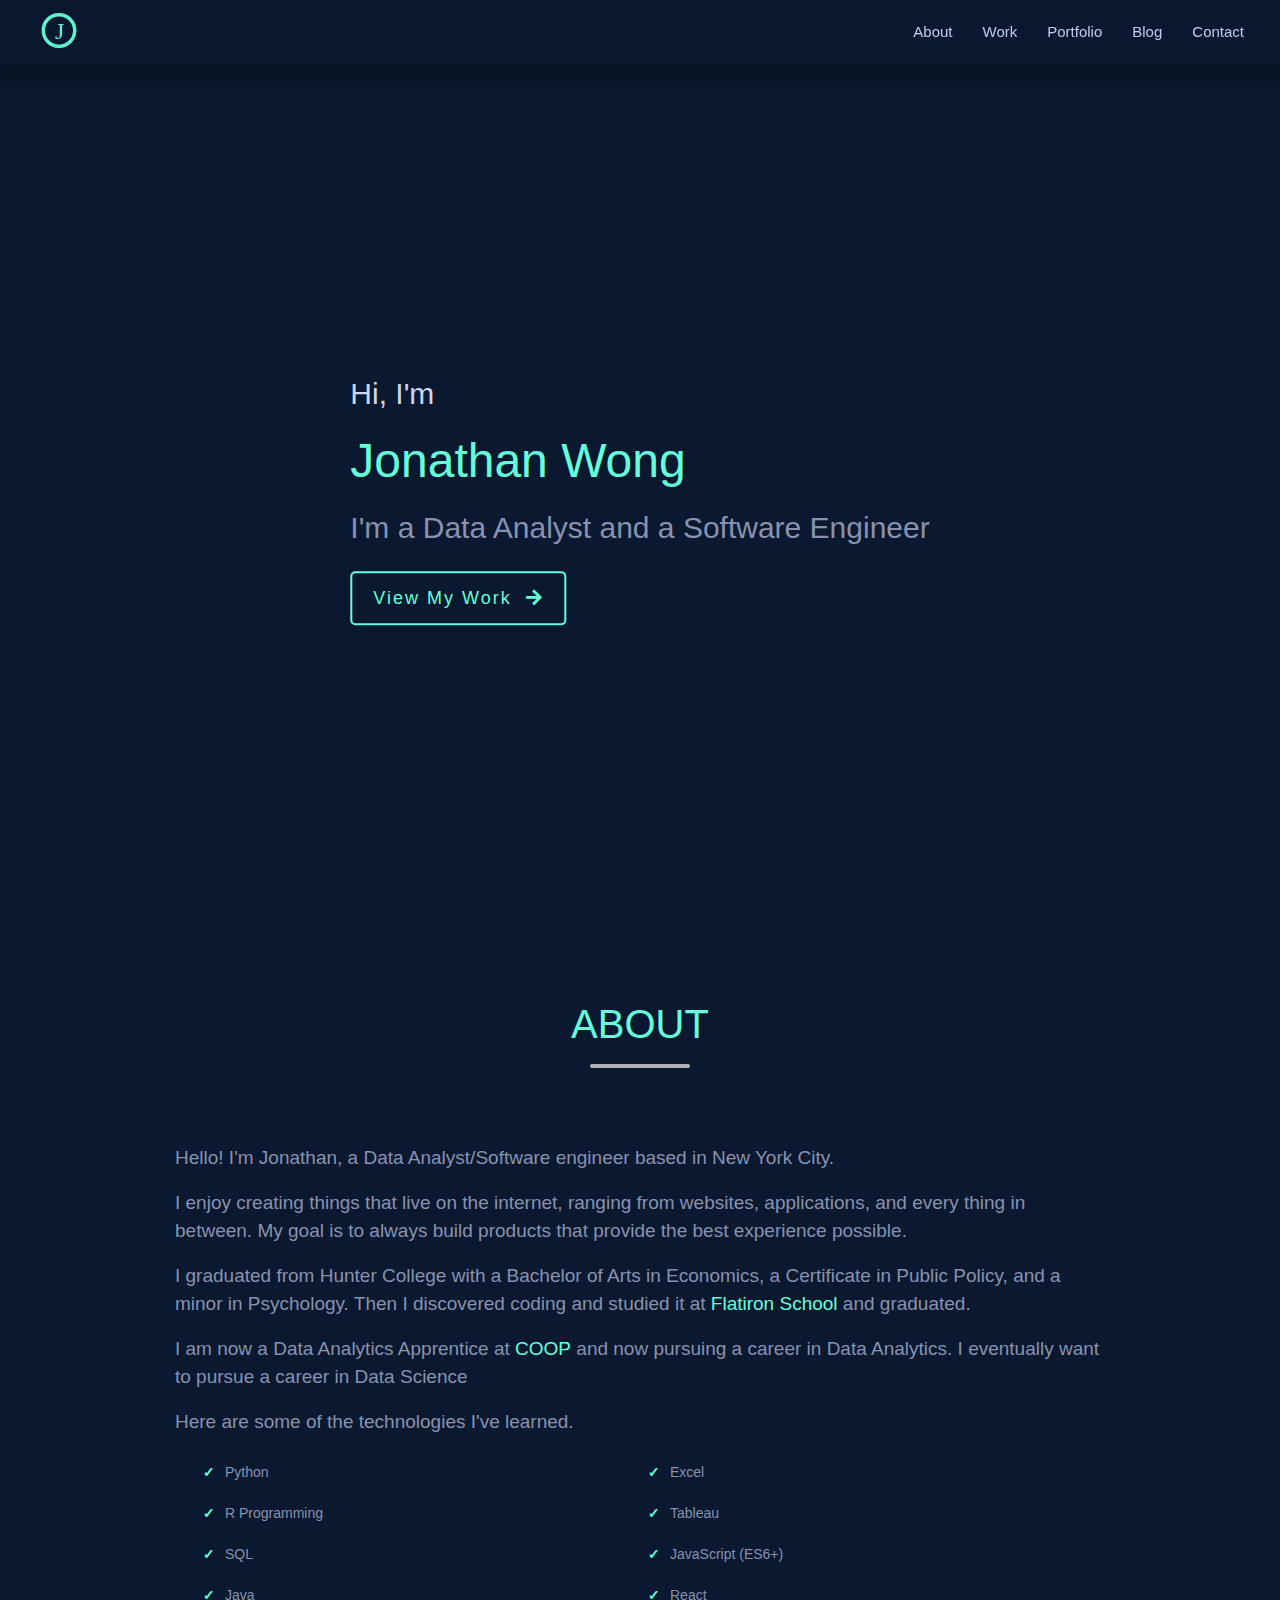
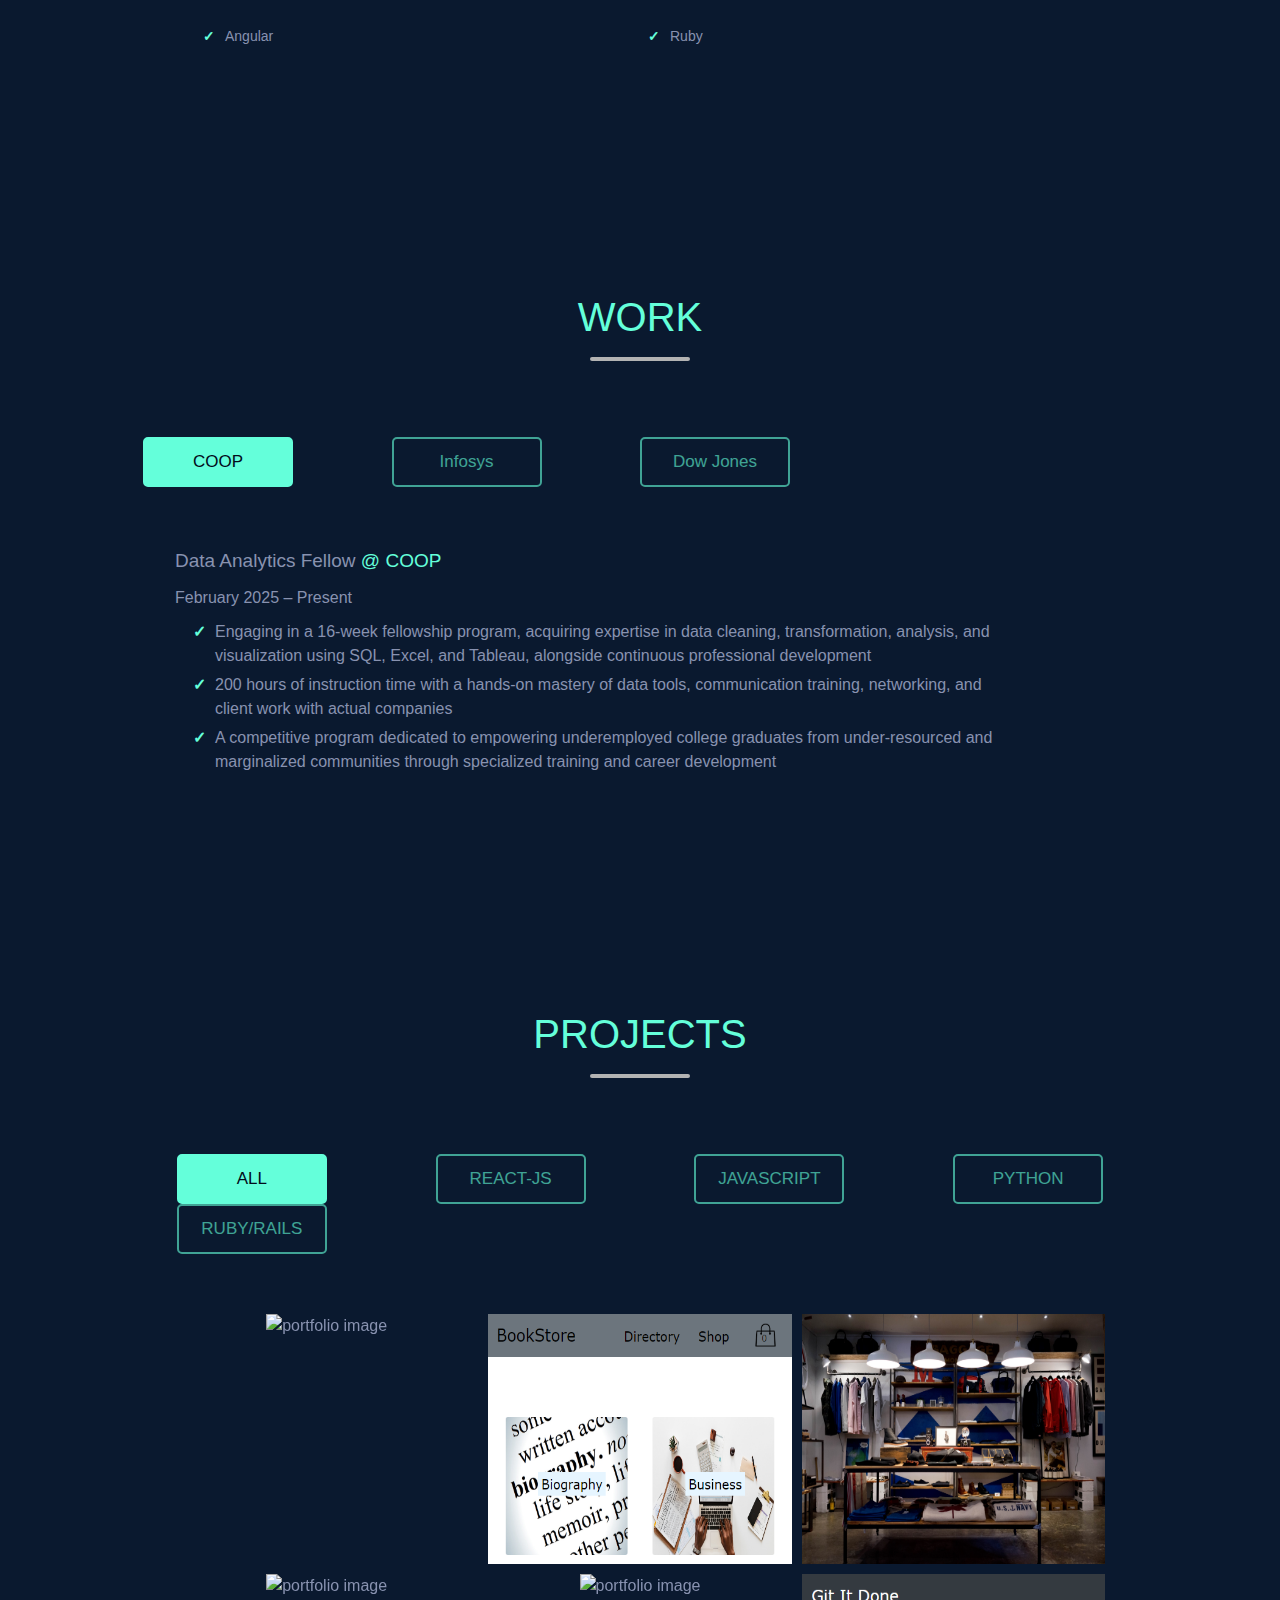
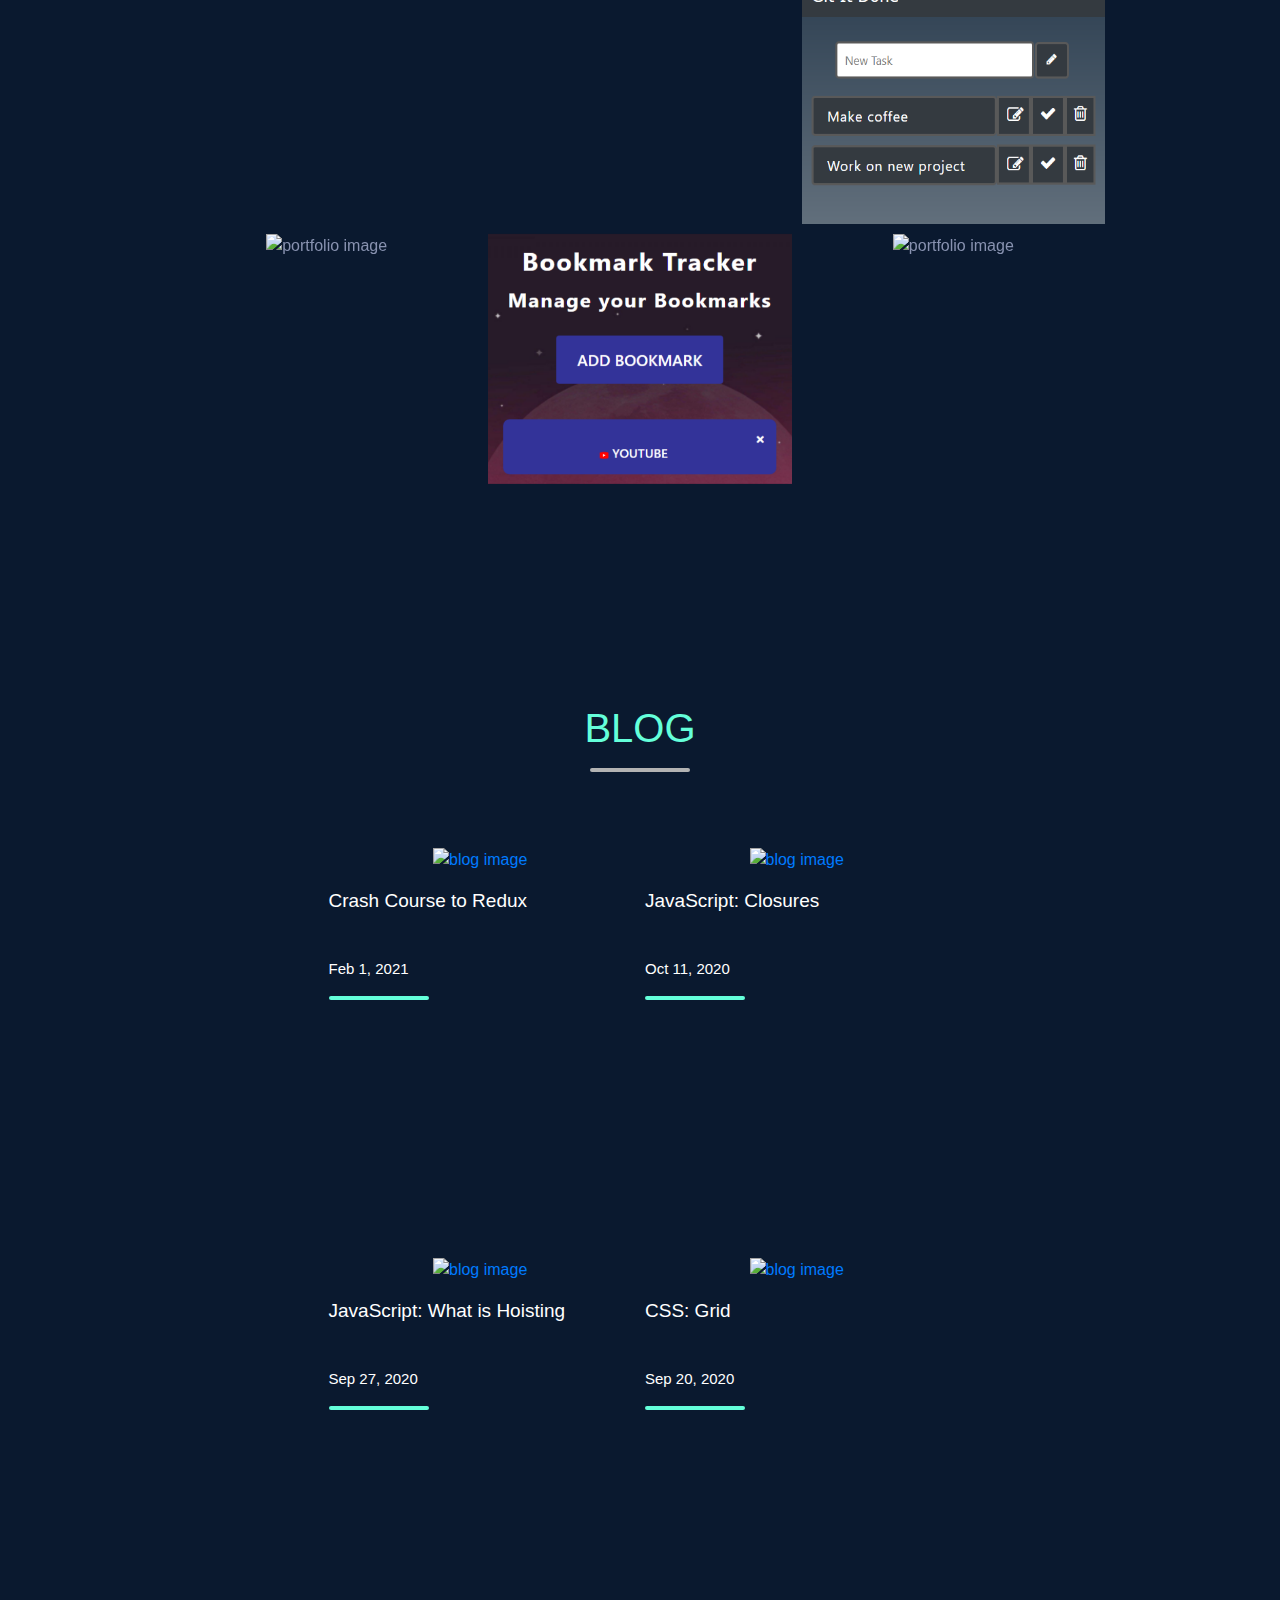
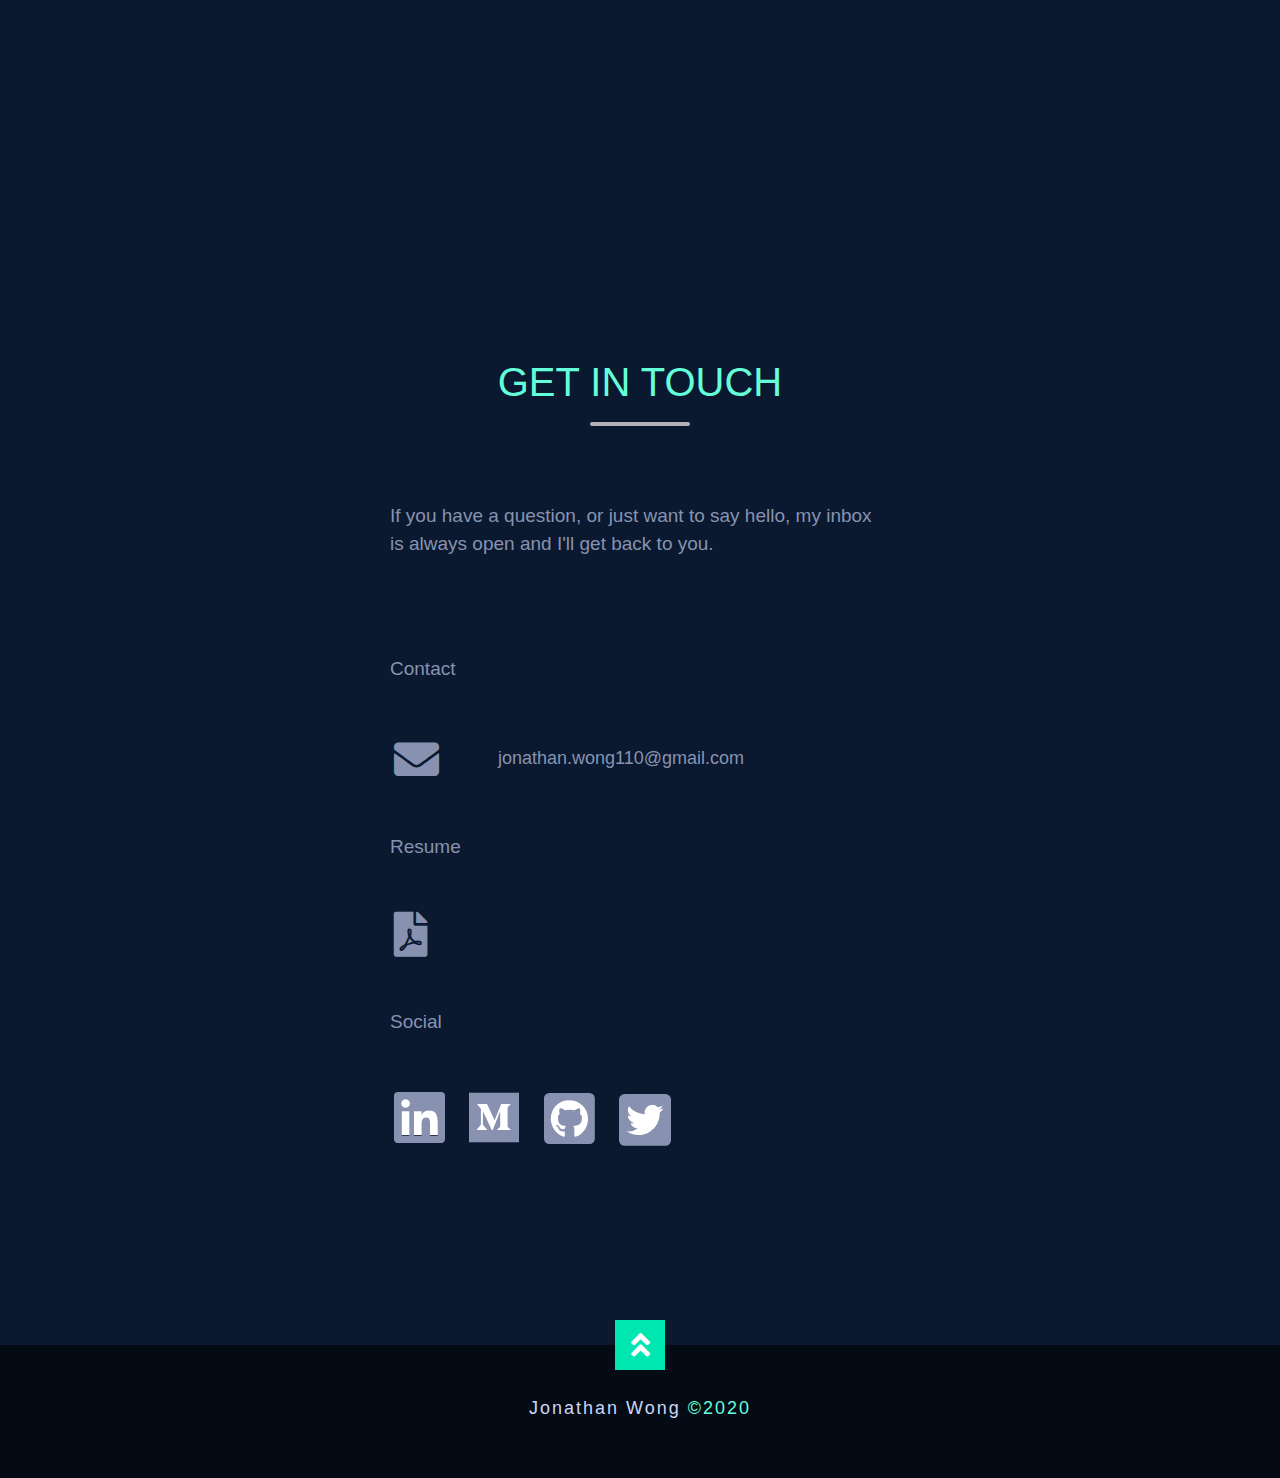
==== commit 6a89cea2: "updated work experience" ====
--- a/index.html
+++ b/index.html
@@ -194,7 +194,7 @@
         <div class="breaks" style="height: 10px"></div>
 
         <ul class="job-description">
-          <li class="job-points">Engaging in a 16-week fellowship program, acquiring expertise in data cleaning, transformation, analysis, and visualization using SQL, Python, and Tableau, alongside continuous professional development</li>
+          <li class="job-points">Engaging in a 16-week fellowship program, acquiring expertise in data cleaning, transformation, analysis, and visualization using SQL, Excel, and Tableau, alongside continuous professional development</li>
           <li class="job-points">200 hours of instruction time with a hands-on mastery of data tools, communication training, networking, and client work with actual companies</li>
           <li class="job-points">A competitive program dedicated to empowering underemployed college graduates from under-resourced and marginalized communities through specialized training and career development</li>
         </ul>
@@ -212,10 +212,10 @@
         <div class="breaks" style="height: 10px"></div>
 
         <ul class="job-description">
-          <li class="job-points">Developed Java microservices, including two-factor authentication and a secure password vault, to enhance security</li>
-          <li class="job-points">Created and implemented JUnit testing to ensure feature coverage and identify issues before release</li>
-          <li class="job-points">Engineered and refined backend infrastructure to support front-end team requirements</li>
-          <li class="job-points">Applied AGILE methodologies to manage project scope, milestones, and execution</li>
+          <li class="job-points">Developed and refactored existing Java microservices, enhancing security by 40% and improving reliability</li>
+          <li class="job-points">Implemented automated unit and integration testing, ensuring 100% coverage across all features</li>
+          <li class="job-points">Engineered and optimized Java backend, boosting performance and scalability for the front end development team</li>
+          <li class="job-points">Applied SCRUM methodologies and used JIRA to manage project scope, milestones, and execution</li>
         </ul>
 
         <div class="job-title">Associate<span style="color: #64FFDA"> @ Infosys</span></div>
@@ -227,8 +227,8 @@
         <div class="breaks" style="height: 10px"></div>
 
         <ul class="job-description">
-          <li class="job-points">Completed an intensive 10-week training program in full-stack development, gaining hands-on experience with Java, Spring Boot, Angular, JavaScript, TypeScript, HTML, CSS, and SQL</li>
-          <li class="job-points">Developed Single Page Applications using Spring Boot and Angular with RESTful APIs</li>
+          <li class="job-points">Completed an intensive 10-week full-stack development program, gaining hands-on experience in Java, Spring Boot, Angular, JavaScript, TypeScript, HTML, CSS, and SQL for real-world application development</li>
+          <li class="job-points">Built Single Page Applications using Spring Boot, Angular, and RESTful APIs, utilizing Git for version control</li>
         </ul>
 
       </div>
@@ -244,10 +244,10 @@
         <div class="breaks" style="height: 10px"></div>
 
         <ul class="job-description">
-          <li class="job-points">Led and served as the subject matter expert on gateway applications, ensuring seamless data flow across systems</li>
-          <li class="job-points">Developed APIs using UNIX-based tools like WinSCP and PuTTY, improving operational efficiency</li>
-          <li class="job-points">Facilitated dynamic and deployment processes to ensure continuous feature updates and bug fixes</li>
-          <li class="job-points">Utilized AWS Simple Queue Service to verify new queues, monitored logs with AWS Cloudwatch, and maintained server functionality and optimal performance with AWS Elastic Container Service</li>
+          <li class="job-points">Managed, maintained, and served as subject matter expert on internal gateway applications, ensuring 99.9% uptime and seamless data flow</li>
+          <li class="job-points">Developed and updated APIs with WinSCP and PuTTY to meet team-specific requirements, ensuring seamless system integration</li>
+          <li class="job-points">Led dynamic and routine deployment processes for managed applications, ensuring smooth and timely updates</li>
+          <li class="job-points">Leveraged AWS CloudWatch to monitor ECS containers and AWS SQS to SQS queues, increasing uptime by 20% and preventing service interruptions</li>
         </ul>
 
       </div>
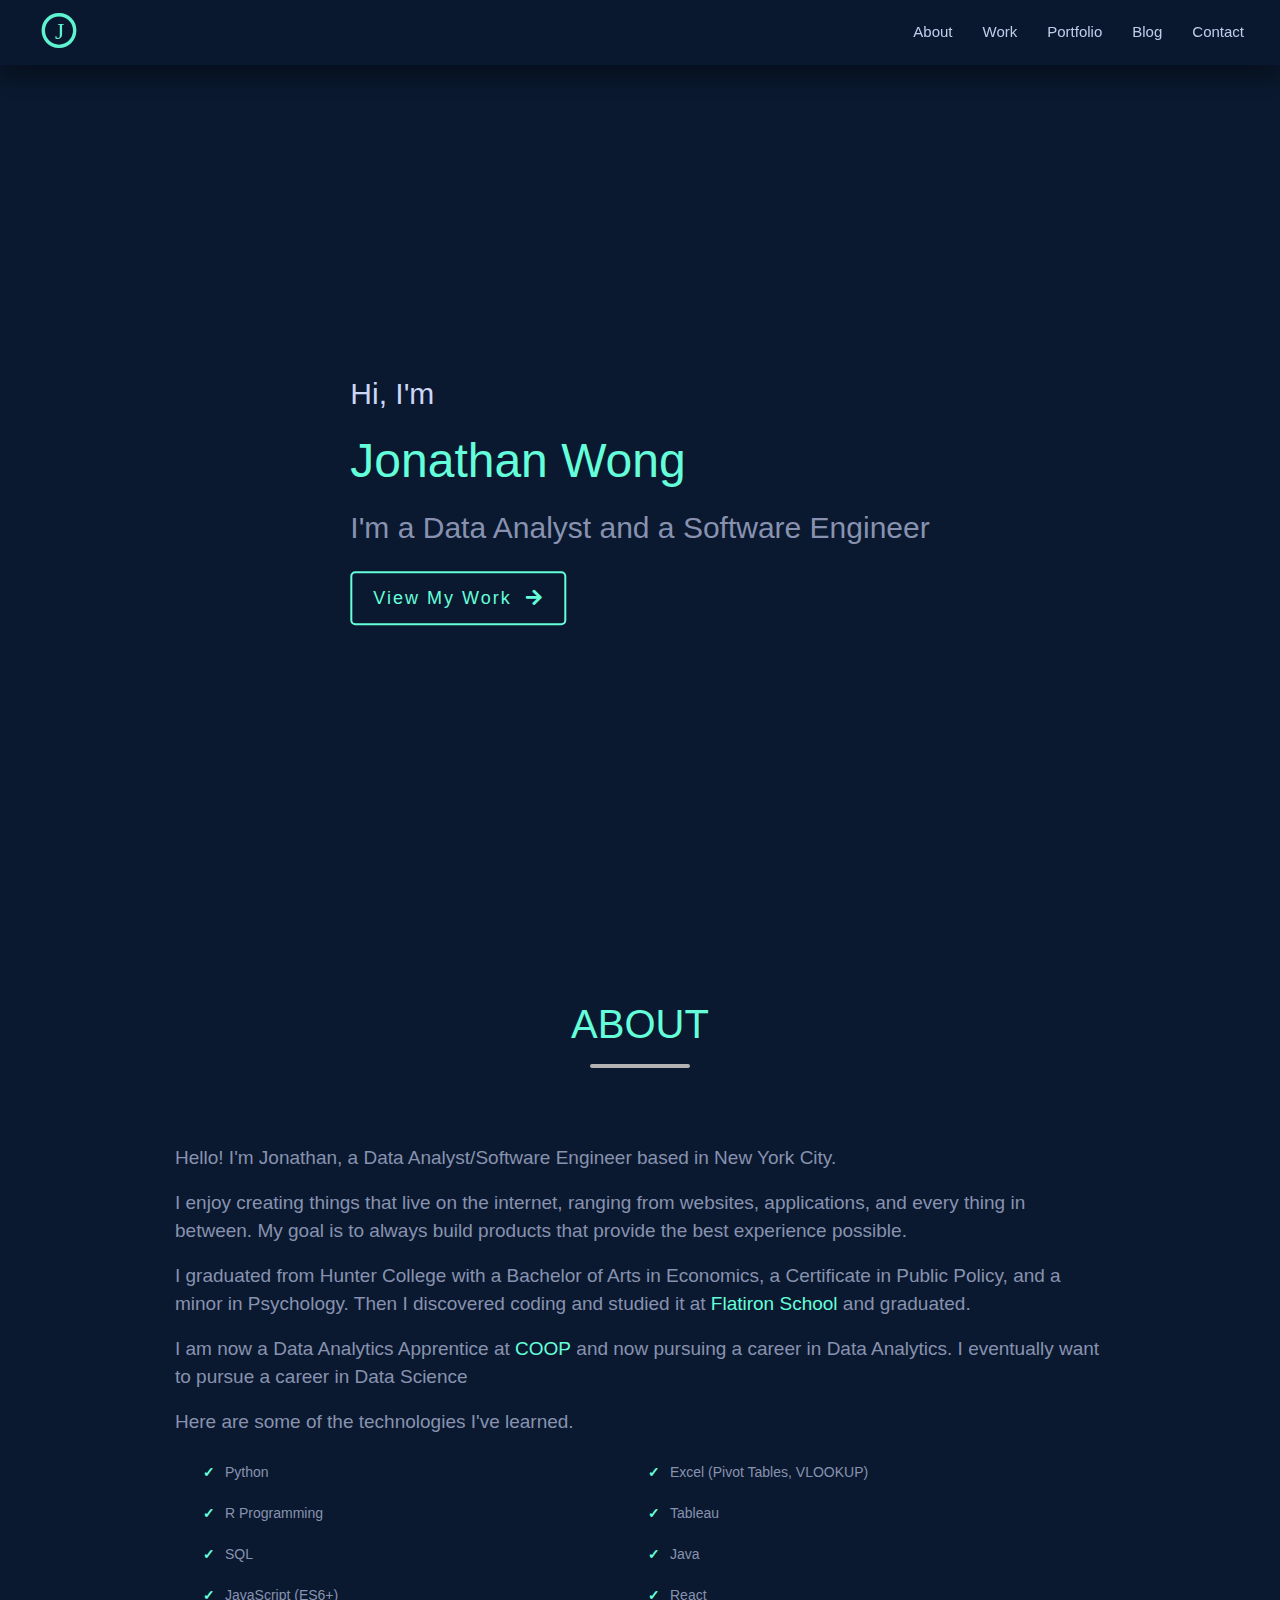
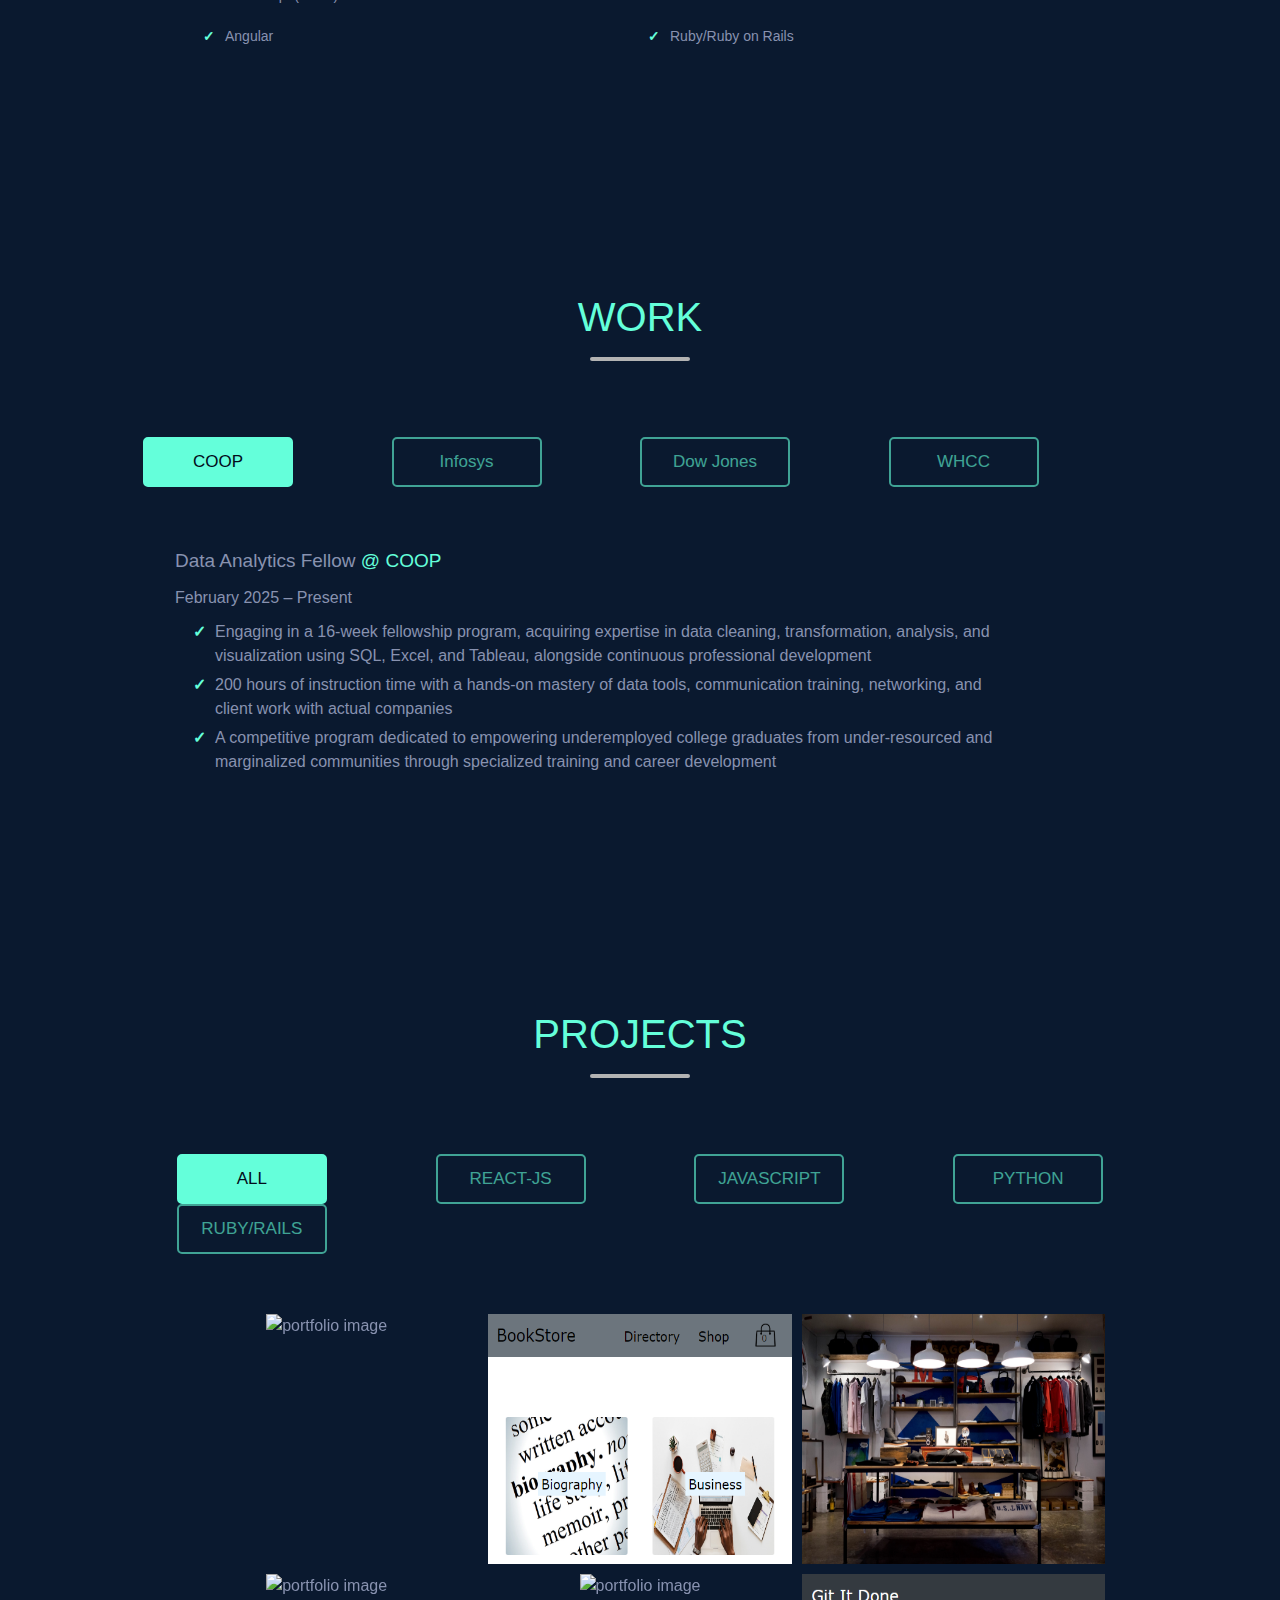
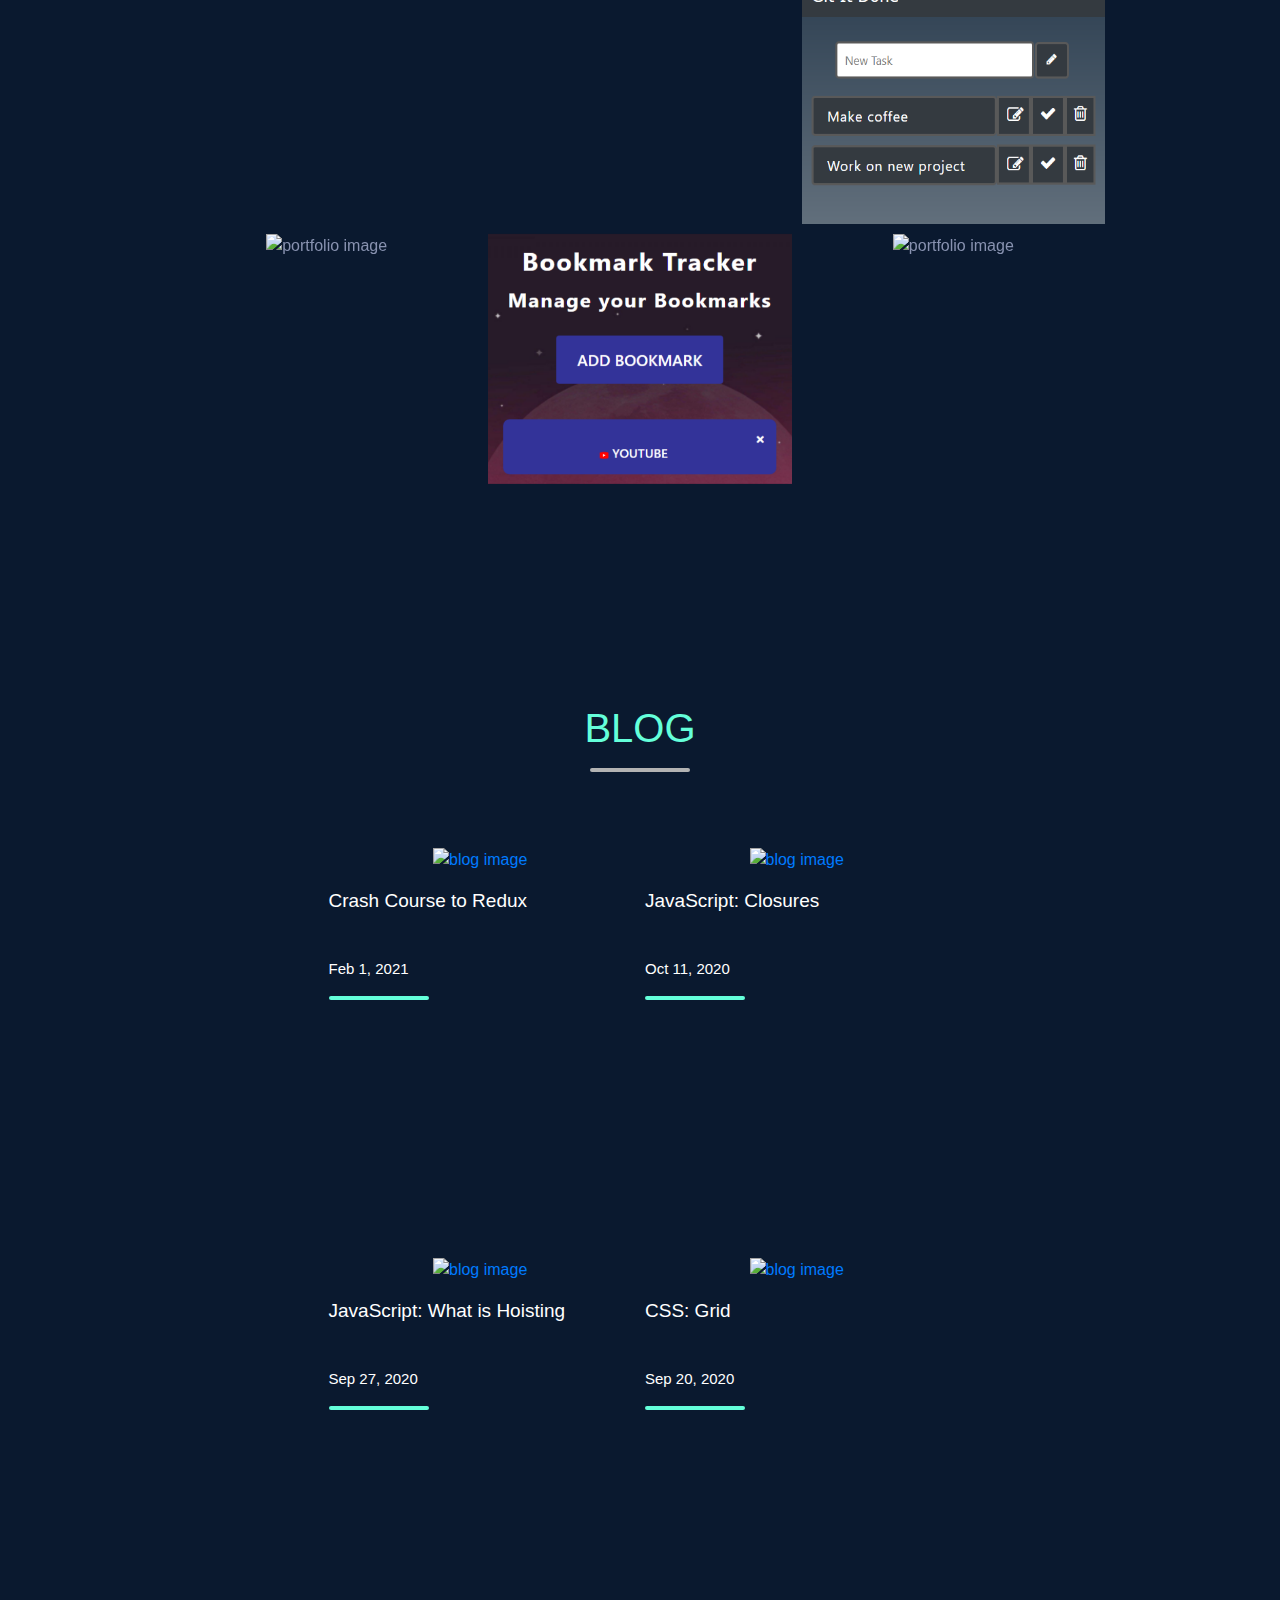
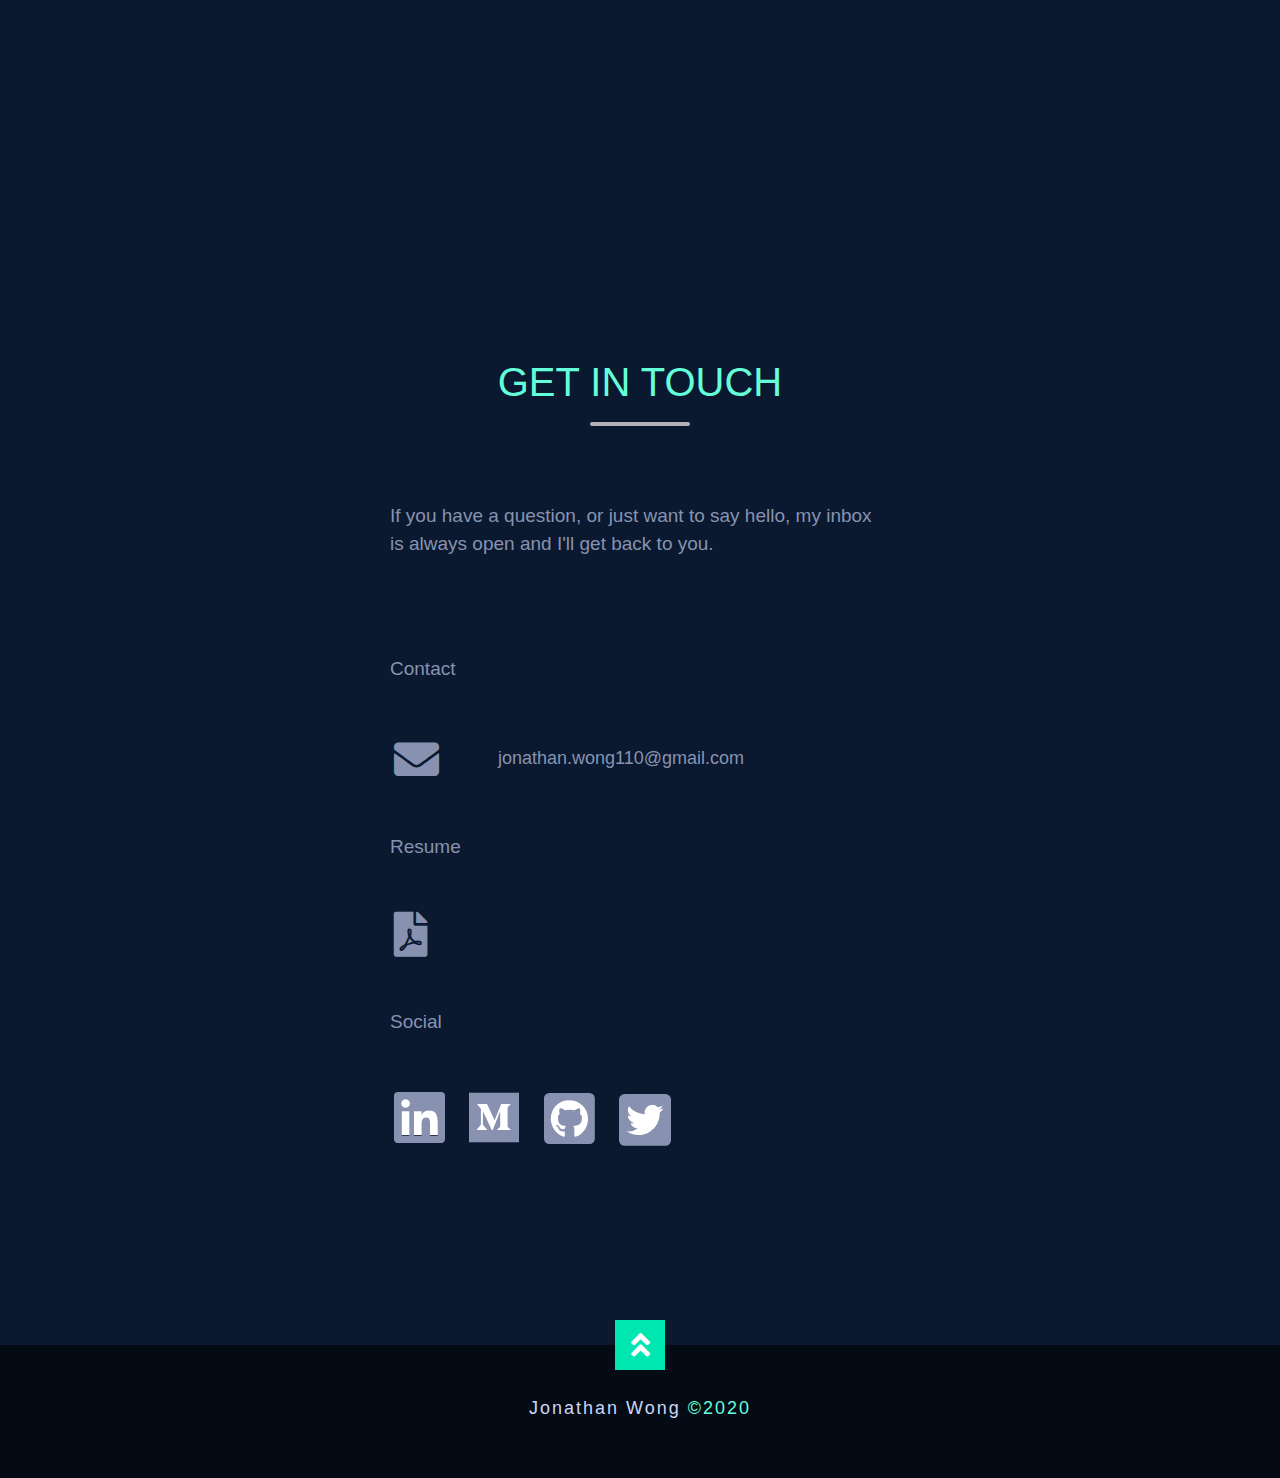
==== commit d57c2aa8: "updated work experience and resume" ====
--- a/index.html
+++ b/index.html
@@ -100,7 +100,7 @@
         <div id="about-text-container">
 
           <p class="about-text">
-            Hello! I'm Jonathan, a Data Analyst/Software engineer based in New York City.
+            Hello! I'm Jonathan, a Data Analyst/Software Engineer based in New York City.
           </p>
 
           <p class="about-text">
@@ -140,15 +140,15 @@
 
           <ul class="skills-container">
             <li class="skill-item">Python</li>
-            <li class="skill-item">Excel</li>
+            <li class="skill-item">Excel (Pivot Tables, VLOOKUP)</li>
             <li class="skill-item">R Programming</li>
             <li class="skill-item">Tableau</li>
             <li class="skill-item">SQL</li>
+            <li class="skill-item">Java</li>
             <li class="skill-item">JavaScript (ES6+)</li>
-            <li class="skill-item">Java</li> 
             <li class="skill-item">React</li>  
             <li class="skill-item">Angular</li>  
-            <li class="skill-item">Ruby</li>
+            <li class="skill-item">Ruby/Ruby on Rails</li>
           </ul>
 
         </div>
@@ -177,7 +177,7 @@
         <button class="tablink" onclick="openPage('freelance', this)" id="currentJob">COOP</button>
         <button class="tablink" onclick="openPage('infosys', this)">Infosys</button>
         <button class="tablink" onclick="openPage('dow jones', this)">Dow Jones</button>
-        <!-- <button class="tablink" onclick="openPage('whcc', this)">WHCC</button> -->
+        <button class="tablink" onclick="openPage('whcc', this)">WHCC</button>
 
       </div>
 
@@ -212,10 +212,10 @@
         <div class="breaks" style="height: 10px"></div>
 
         <ul class="job-description">
-          <li class="job-points">Developed and refactored existing Java microservices, enhancing security by 40% and improving reliability</li>
-          <li class="job-points">Implemented automated unit and integration testing, ensuring 100% coverage across all features</li>
-          <li class="job-points">Engineered and optimized Java backend, boosting performance and scalability for the front end development team</li>
-          <li class="job-points">Applied SCRUM methodologies and used JIRA to manage project scope, milestones, and execution</li>
+          <li class="job-points">Developed Java microservices (2FA, SQL sandbox, password vault) with automated testing for 100% feature coverage, reducing security vulnerabilities by 40% </li>
+          <li class="job-points">Engineered and optimized Java and SQL backend for the front-end team, improving query speed by 30% and scalability</li>
+          <li class="job-points">Spearheaded code optimization across 2 cross-functional teams, driving a 25% improvement in performance</li>
+          <li class="job-points">Onboarded 2 new team members, reducing ramp-up time by 30% and improving team productivity by 15%</li>
         </ul>
 
         <div class="job-title">Associate<span style="color: #64FFDA"> @ Infosys</span></div>
@@ -227,7 +227,7 @@
         <div class="breaks" style="height: 10px"></div>
 
         <ul class="job-description">
-          <li class="job-points">Completed an intensive 10-week full-stack development program, gaining hands-on experience in Java, Spring Boot, Angular, JavaScript, TypeScript, HTML, CSS, and SQL for real-world application development</li>
+          <li class="job-points">Completed an intensive 10-week full-stack development program, gaining hands-on experience in Java, Spring Boot, SQL, and front-end technologies for real-world application development</li>
           <li class="job-points">Built Single Page Applications using Spring Boot, Angular, and RESTful APIs, utilizing Git for version control</li>
         </ul>
 
@@ -244,15 +244,14 @@
         <div class="breaks" style="height: 10px"></div>
 
         <ul class="job-description">
-          <li class="job-points">Managed, maintained, and served as subject matter expert on internal gateway applications, ensuring 99.9% uptime and seamless data flow</li>
-          <li class="job-points">Developed and updated APIs with WinSCP and PuTTY to meet team-specific requirements, ensuring seamless system integration</li>
-          <li class="job-points">Led dynamic and routine deployment processes for managed applications, ensuring smooth and timely updates</li>
-          <li class="job-points">Leveraged AWS CloudWatch to monitor ECS containers and AWS SQS to SQS queues, increasing uptime by 20% and preventing service interruptions</li>
+          <li class="job-points">Managed 3 internal gateway applications, ensuring 99.9% uptime and seamless data flow</li>
+          <li class="job-points">Created, maintained, and deployed APIs for managed applications with tools like WinSCP and PuTTY, enabling continuous updates, reducing bug resolution time by 40%, and ensuring 100% system integration</li>
+          <li class="job-points">Leveraged AWS CloudWatch to monitor ECS containers and AWS SQS to verify queues, increasing uptime by 20% and preventing outages</li>
         </ul>
 
       </div>
 
-      <!-- <div id="whcc" class="tabcontent">
+      <div id="whcc" class="tabcontent">
 
         <div class="job-title">Website Associate<span style="color: #64FFDA"> @ Whitney Hu for City Council</span></div>
 
@@ -268,7 +267,7 @@
           <li class="job-points">Assisted in the Restaurant Directory Outreach efforts, proactively engaging with community members to support and promote local restaurants within the campaign district, enhancing their visibility</li>
         </ul>
 
-      </div> -->
+      </div>
 
     </div>
 
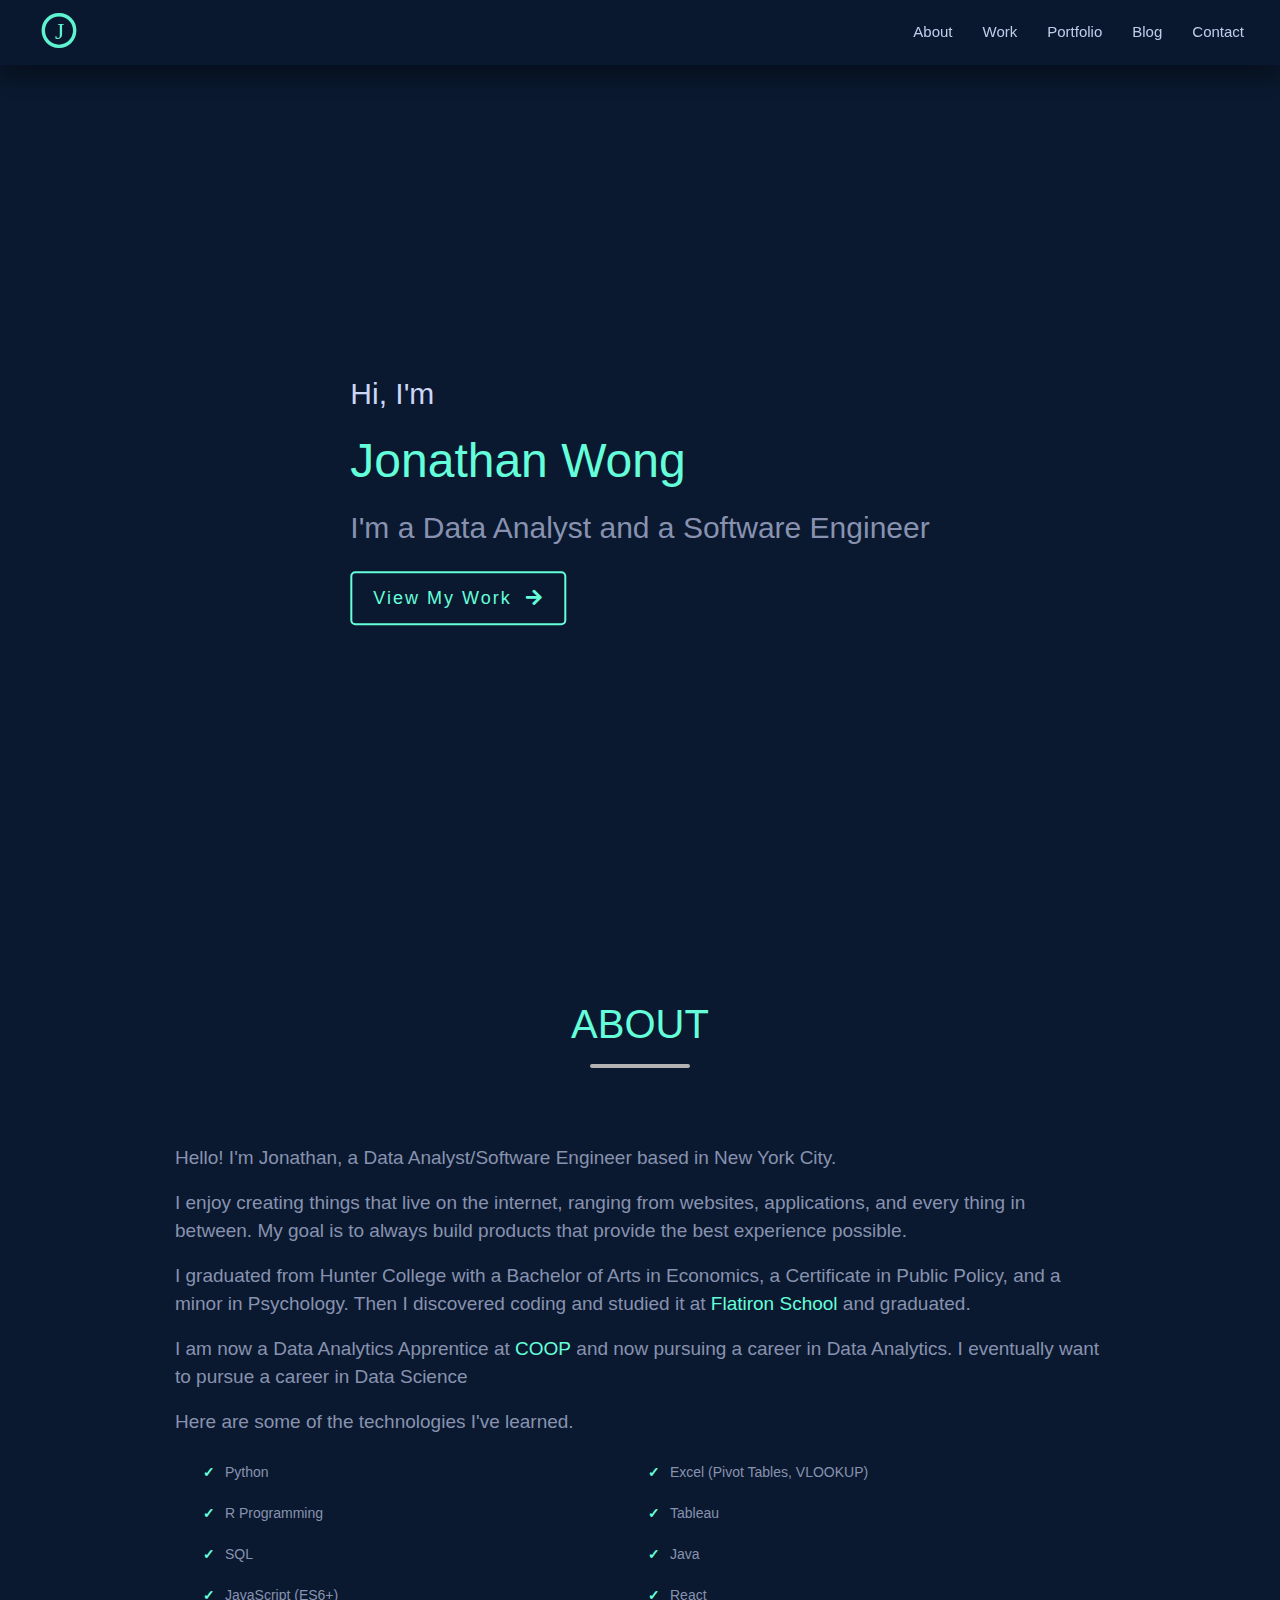
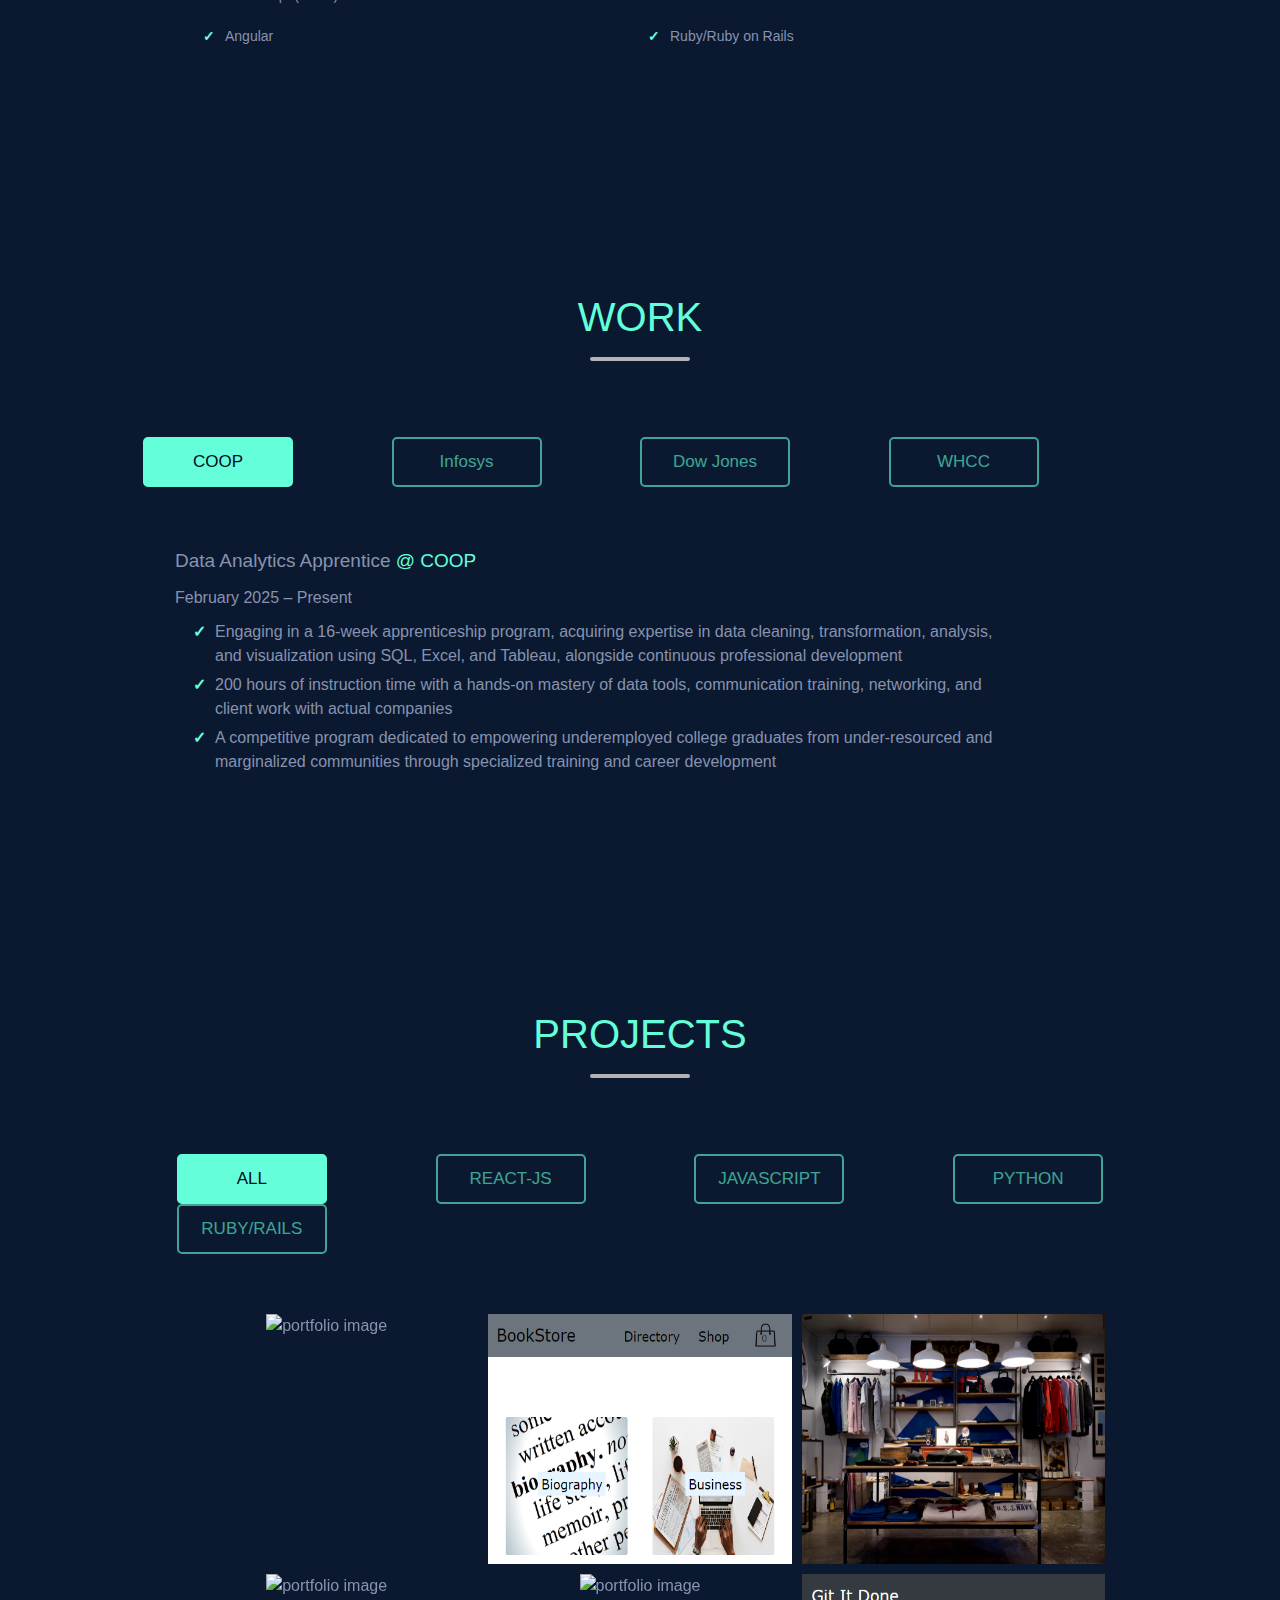
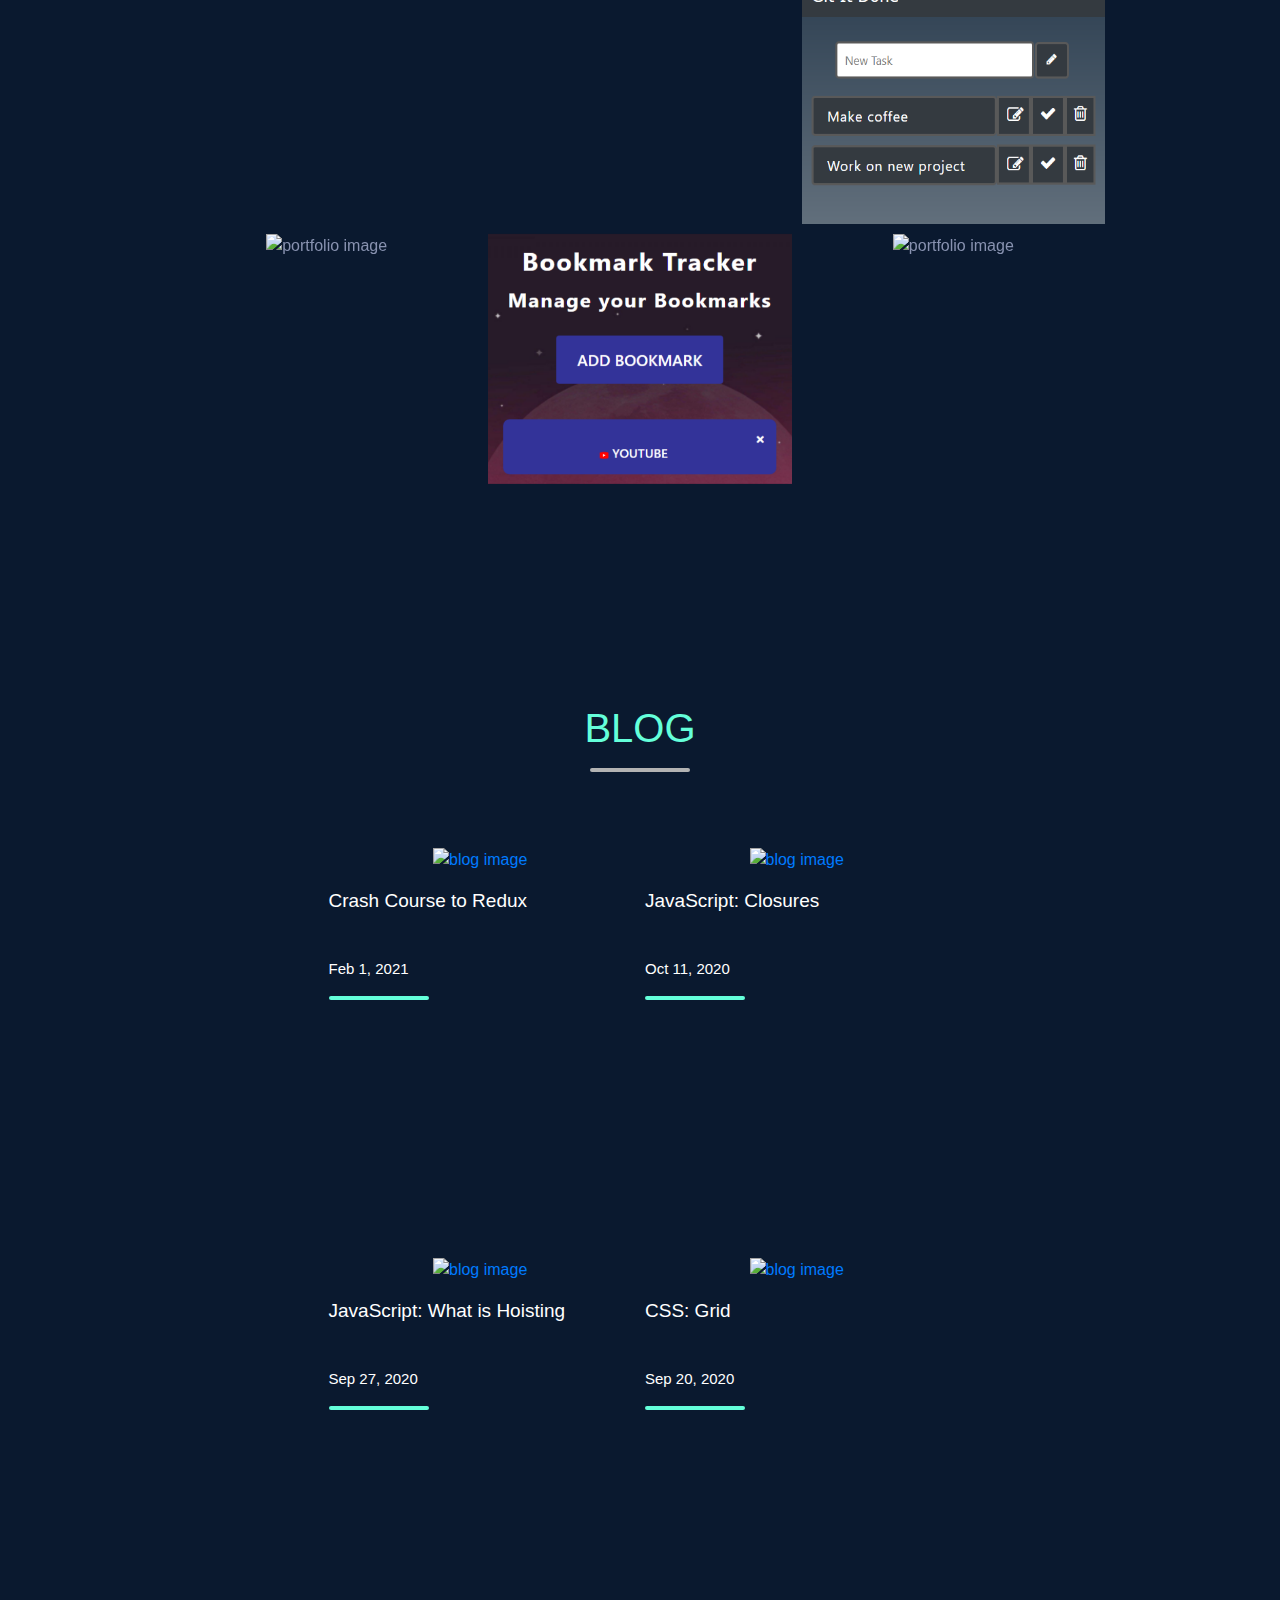
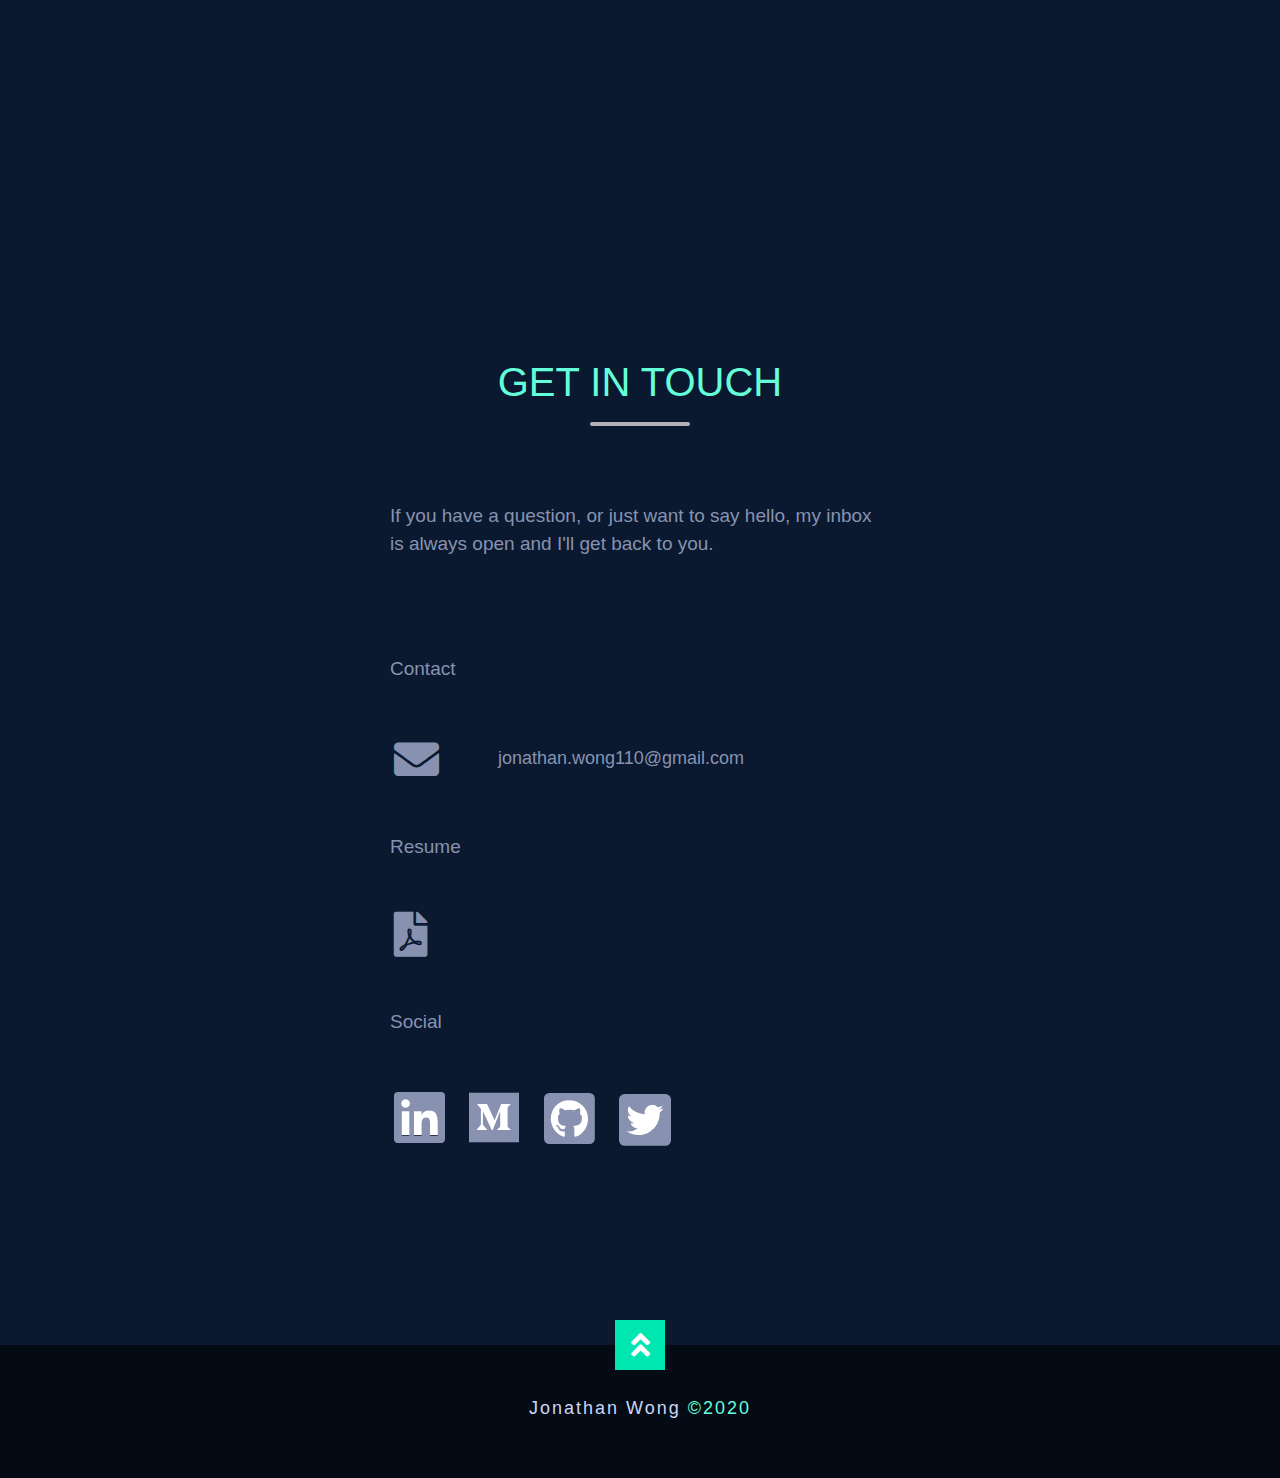
==== commit b34c5409: "made some corrections" ====
--- a/index.html
+++ b/index.html
@@ -185,7 +185,7 @@
 
       <div id="freelance" class="tabcontent">
 
-        <div class="job-title">Data Analytics Fellow<span style="color: #64FFDA"> @ COOP</span></div>
+        <div class="job-title">Data Analytics Apprentice<span style="color: #64FFDA"> @ COOP</span></div>
 
         <div class="breaks" style="height: 10px"></div>
 
@@ -194,7 +194,7 @@
         <div class="breaks" style="height: 10px"></div>
 
         <ul class="job-description">
-          <li class="job-points">Engaging in a 16-week fellowship program, acquiring expertise in data cleaning, transformation, analysis, and visualization using SQL, Excel, and Tableau, alongside continuous professional development</li>
+          <li class="job-points">Engaging in a 16-week apprenticeship program, acquiring expertise in data cleaning, transformation, analysis, and visualization using SQL, Excel, and Tableau, alongside continuous professional development</li>
           <li class="job-points">200 hours of instruction time with a hands-on mastery of data tools, communication training, networking, and client work with actual companies</li>
           <li class="job-points">A competitive program dedicated to empowering underemployed college graduates from under-resourced and marginalized communities through specialized training and career development</li>
         </ul>
